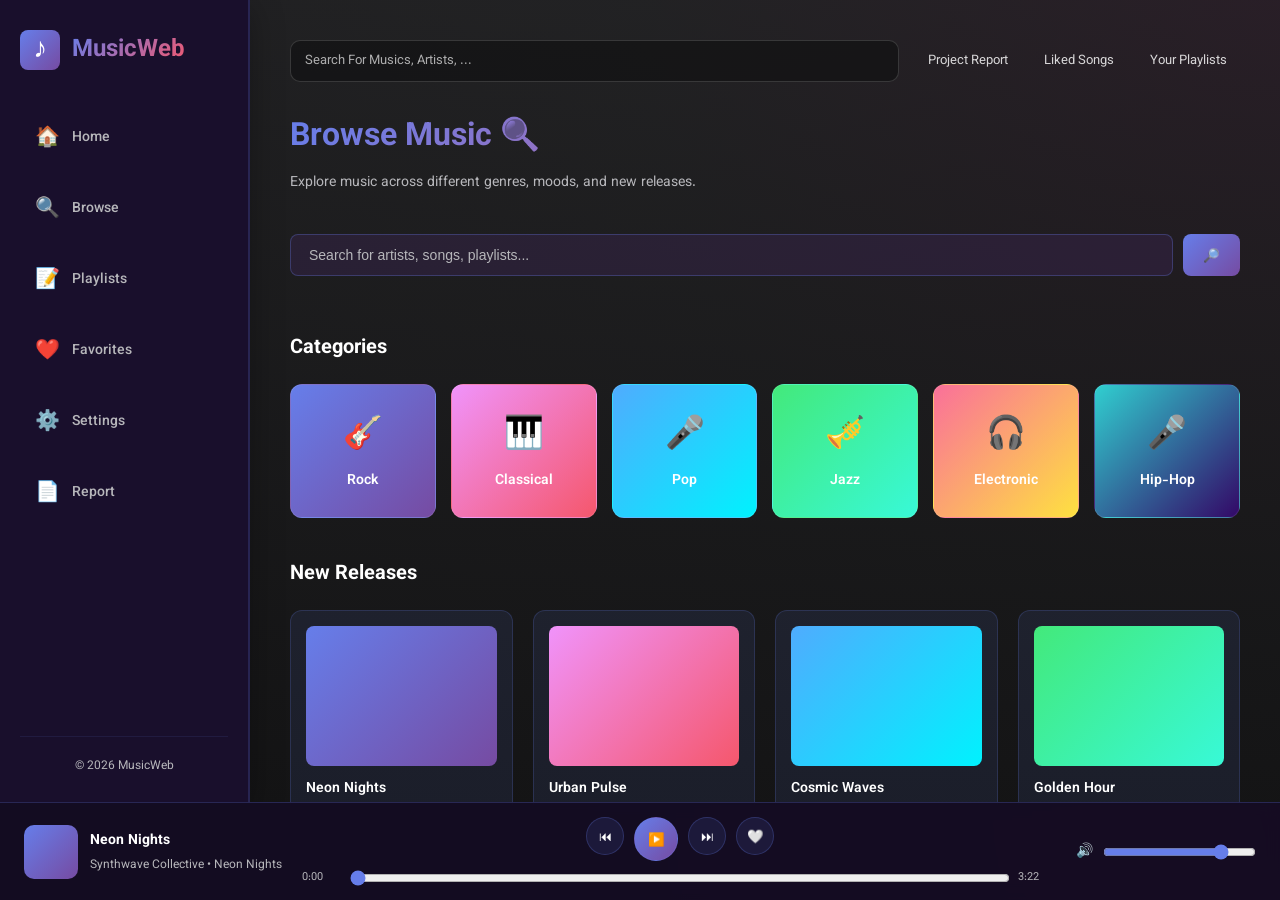
==== browse.html @ d0fb00bf "Add browse page for multi-page MusicWeb site" ====
<!DOCTYPE html>
<html lang="en">
<head>
    <meta charset="UTF-8">
    <meta name="viewport" content="width=device-width, initial-scale=1.0">
    <title>MusicWeb - Browse</title>
    <link rel="preconnect" href="https://fonts.googleapis.com">
    <link rel="preconnect" href="https://fonts.gstatic.com" crossorigin>
    <link href="https://fonts.googleapis.com/css?family=Vazirmatn:wght@400;500;700&display=swap" rel="stylesheet">
    <link rel="stylesheet" href="desired_front_end/css/main.css">
    <link rel="stylesheet" href="styles.css">
</head>
<body data-page="browse">
    <div class="container">
        <aside class="sidebar">
            <div class="logo">
                <div class="logo-icon">♪</div>
                <h1>MusicWeb</h1>
            </div>

            <nav class="nav-menu">
                <a href="index.html" class="nav-item" data-page="home">
                    <span class="icon">🏠</span>
                    <span class="label">Home</span>
                </a>
                <a href="browse.html" class="nav-item" data-page="browse">
                    <span class="icon">🔍</span>
                    <span class="label">Browse</span>
                </a>
                <a href="playlists.html" class="nav-item" data-page="playlists">
                    <span class="icon">📝</span>
                    <span class="label">Playlists</span>
                </a>
                <a href="favorites.html" class="nav-item" data-page="favorites">
                    <span class="icon">❤️</span>
                    <span class="label">Favorites</span>
                </a>
                <a href="settings.html" class="nav-item" data-page="settings">
                    <span class="icon">⚙️</span>
                    <span class="label">Settings</span>
                </a>
                <a href="report.html" class="nav-item" data-page="report">
                    <span class="icon">📄</span>
                    <span class="label">Report</span>
                </a>
            </nav>

            <div class="sidebar-footer">
                <p>© 2026 MusicWeb</p>
            </div>
        </aside>

        <main class="main-content">
            <section class="discover-banner" aria-label="Discover">
                <div class="discover-search-shell">
                    <span>Search For Musics, Artists, ...</span>
                </div>
                <div class="discover-links">
                    <a href="report.html" class="discover-link">Project Report</a>
                    <a href="favorites.html" class="discover-link">Liked Songs</a>
                    <a href="playlists.html" class="discover-link">Your Playlists</a>
                </div>
            </section>

            <section class="page-header">
                <h2>Browse Music 🔍</h2>
                <p>Explore music across different genres, moods, and new releases.</p>
            </section>

            <section class="search-bar">
                <input id="music-search-input" type="text" placeholder="Search for artists, songs, playlists..." aria-label="Search songs and artists">
                <button type="button" id="music-search-btn" aria-label="Search">🔎</button>
            </section>
            <div id="search-results" class="search-results" aria-live="polite"></div>

            <section class="categories-section">
                <h3>Categories</h3>
                <div class="categories-grid">
                    <div class="category-card" style="background: linear-gradient(135deg, #667eea 0%, #764ba2 100%);">
                        <span class="category-icon">🎸</span>
                        <p>Rock</p>
                    </div>
                    <div class="category-card" style="background: linear-gradient(135deg, #f093fb 0%, #f5576c 100%);">
                        <span class="category-icon">🎹</span>
                        <p>Classical</p>
                    </div>
                    <div class="category-card" style="background: linear-gradient(135deg, #4facfe 0%, #00f2fe 100%);">
                        <span class="category-icon">🎤</span>
                        <p>Pop</p>
                    </div>
                    <div class="category-card" style="background: linear-gradient(135deg, #43e97b 0%, #38f9d7 100%);">
                        <span class="category-icon">🎺</span>
                        <p>Jazz</p>
                    </div>
                    <div class="category-card" style="background: linear-gradient(135deg, #fa709a 0%, #fee140 100%);">
                        <span class="category-icon">🎧</span>
                        <p>Electronic</p>
                    </div>
                    <div class="category-card" style="background: linear-gradient(135deg, #30cfd0 0%, #330867 100%);">
                        <span class="category-icon">🎤</span>
                        <p>Hip-Hop</p>
                    </div>
                </div>
            </section>

            <section class="new-releases-section">
                <h3>New Releases</h3>
                <div class="album-grid">
                    <div class="album-card">
                        <div class="album-art" style="background: linear-gradient(135deg, #667eea 0%, #764ba2 100%);"></div>
                        <h4>Neon Nights</h4>
                        <p>Synthwave Collective</p>
                        <p class="release-date">Released May 2026</p>
                    </div>
                    <div class="album-card">
                        <div class="album-art" style="background: linear-gradient(135deg, #f093fb 0%, #f5576c 100%);"></div>
                        <h4>Urban Pulse</h4>
                        <p>City Lights</p>
                        <p class="release-date">Released May 2026</p>
                    </div>
                    <div class="album-card">
                        <div class="album-art" style="background: linear-gradient(135deg, #4facfe 0%, #00f2fe 100%);"></div>
                        <h4>Cosmic Waves</h4>
                        <p>Space Echo</p>
                        <p class="release-date">Released May 2026</p>
                    </div>
                    <div class="album-card">
                        <div class="album-art" style="background: linear-gradient(135deg, #43e97b 0%, #38f9d7 100%);"></div>
                        <h4>Golden Hour</h4>
                        <p>Sunset Dreams</p>
                        <p class="release-date">Released April 2026</p>
                    </div>
                </div>
            </section>

            <section class="trending-section">
                <h3>Editor's Picks</h3>
                <div class="track-list">
                    <div class="track-item">
                        <div class="track-number">1</div>
                        <div class="track-info">
                            <p class="track-name">Crystal Drive</p>
                            <p class="artist-name">Echo Pulse</p>
                        </div>
                        <span class="duration">3:18</span>
                    </div>
                    <div class="track-item">
                        <div class="track-number">2</div>
                        <div class="track-info">
                            <p class="track-name">City Skyline</p>
                            <p class="artist-name">Nova Bloom</p>
                        </div>
                        <span class="duration">4:02</span>
                    </div>
                    <div class="track-item">
                        <div class="track-number">3</div>
                        <div class="track-info">
                            <p class="track-name">Moonlight Cafe</p>
                            <p class="artist-name">Amber Keys</p>
                        </div>
                        <span class="duration">3:44</span>
                    </div>
                </div>
            </section>
        </main>
    </div>

    <section class="player-bar" aria-label="Music player">
        <div class="player-track-meta">
            <div class="player-art" id="player-art" aria-hidden="true"></div>
            <div class="player-text">
                <p id="now-playing-title">Not Playing</p>
                <p id="now-playing-subtitle">Select a track to start</p>
            </div>
        </div>
        <div class="player-controls">
            <div class="player-buttons">
                <button type="button" class="player-btn" id="prev-track-btn" aria-label="Previous track">⏮</button>
                <button type="button" class="player-btn primary" id="play-pause-btn" aria-label="Play or pause">▶️</button>
                <button type="button" class="player-btn" id="next-track-btn" aria-label="Next track">⏭</button>
                <button type="button" class="player-btn" id="favorite-track-btn" aria-label="Toggle favorite">🤍</button>
            </div>
            <div class="progress-wrapper">
                <span id="current-time" class="time-label">0:00</span>
                <input type="range" id="progress-bar" min="0" max="100" value="0" aria-label="Track progress">
                <span id="total-time" class="time-label">0:00</span>
            </div>
        </div>
        <div class="player-volume">
            <label for="volume-control">🔊</label>
            <input type="range" id="volume-control" min="0" max="100" value="80" aria-label="Volume control">
        </div>
    </section>
    <script src="script.js"></script>
</body>
</html>
---- desired_front_end/css/main.css ----
* {
  box-sizing: border-box;
}
body {
  font-size: 14px;
}
.v1_4 {
  width: 100%;
  height: 4373px;
  background: rgba(24,24,24,1);
  opacity: 1;
  position: relative;
  top: 0px;
  left: 0px;
  overflow: hidden;
}
.v435_208 {
  width: 100%;
  height: 595px;
  background: url("../images/v435_208.png");
  background-repeat: no-repeat;
  background-position: center center;
  background-size: cover;
  opacity: 1;
  position: absolute;
  top: 48px;
  left: 295px;
  overflow: hidden;
}
.v421_164 {
  width: 100%;
  height: 595px;
  background: url("../images/v421_164.png");
  background-repeat: no-repeat;
  background-position: center center;
  background-size: cover;
  opacity: 1;
  position: absolute;
  top: 0px;
  left: 21px;
  border-top-left-radius: 25px;
  border-top-right-radius: 25px;
  border-bottom-left-radius: 25px;
  border-bottom-right-radius: 25px;
  overflow: hidden;
}
.v429_320 {
  width: 100%;
  height: 466px;
  background: url("../images/v429_320.png");
  background-repeat: no-repeat;
  background-position: center center;
  background-size: cover;
  margin: 114px;
  opacity: 1;
  position: absolute;
  top: 16px;
  left: 25px;
  overflow: hidden;
}
.v482_1040 {
  width: 100%;
  height: 38px;
  background: url("../images/v482_1040.png");
  background-repeat: no-repeat;
  background-position: center center;
  background-size: cover;
  margin: 12px;
  opacity: 1;
  position: relative;
  top: 0px;
  left: 0px;
  overflow: hidden;
}
.v482_1041 {
  width: 335px;
  height: 38px;
  background: rgba(30,30,30,1);
  padding: 6px 8px;
  margin: 3px;
  opacity: 1;
  position: relative;
  top: 0px;
  left: 0px;
  border-top-left-radius: 10px;
  border-top-right-radius: 10px;
  border-bottom-left-radius: 10px;
  border-bottom-right-radius: 10px;
  overflow: hidden;
}
.v482_1042 {
  width: 319px;
  height: 25px;
  background: url("../images/v482_1042.png");
  background-repeat: no-repeat;
  background-position: center center;
  background-size: cover;
  margin: 3px;
  opacity: 1;
  position: absolute;
  top: 6px;
  left: 8px;
  overflow: hidden;
}
.v482_1043 {
  width: 25px;
  height: 25px;
  background: rgba(255,255,255,1);
  opacity: 1;
  position: absolute;
  top: 0px;
  left: 25px;
  overflow: hidden;
}
.v482_1044 {
  width: 18px;
  height: 18px;
  background: rgba(255,255,255,1);
  opacity: 0.6000000238418579;
  position: absolute;
  top: 3px;
  left: 4px;
}
.v482_1045 {
  width: 155px;
  height: 19px;
  background: url("../images/v482_1045.png");
  background-repeat: no-repeat;
  background-position: center center;
  background-size: cover;
  margin: 10px;
  opacity: 1;
  position: absolute;
  top: 3px;
  left: 28px;
  overflow: hidden;
}
.v482_1046 {
  width: 155px;
  color: rgba(255,255,255,1);
  position: relative;
  top: 0px;
  left: 0px;
  font-family: Vazirmatn;
  font-weight: Light;
  font-size: 12px;
  opacity: 0.6000000238418579;
  text-align: left;
}
.v482_1047 {
  width: 335px;
  height: 25px;
  background: url("../images/v482_1047.png");
  background-repeat: no-repeat;
  background-position: center center;
  background-size: cover;
  margin: 10px;
  opacity: 1;
  position: absolute;
  top: 6px;
  left: 347px;
  overflow: hidden;
}
.v482_1048 {
  width: 335px;
  height: 25px;
  background: url("../images/v482_1048.png");
  background-repeat: no-repeat;
  background-position: center center;
  background-size: cover;
  margin: 60px;
  opacity: 1;
  position: relative;
  top: 0px;
  left: 0px;
  overflow: hidden;
}
.v482_1049 {
  width: 111px;
  color: rgba(255,255,255,1);
  position: relative;
  top: 0px;
  left: 0px;
  font-family: Vazirmatn;
  font-weight: Medium;
  font-size: 16px;
  opacity: 1;
  text-align: center;
}
.v482_1050 {
  width: 111px;
  color: rgba(255,255,255,1);
  position: absolute;
  top: 0px;
  left: 111px;
  font-family: Vazirmatn;
  font-weight: Medium;
  font-size: 16px;
  opacity: 1;
  text-align: center;
}
.v482_1051 {
  width: 111px;
  color: rgba(255,255,255,1);
  position: absolute;
  top: 0px;
  left: 90px;
  font-family: Vazirmatn;
  font-weight: Medium;
  font-size: 16px;
  opacity: 1;
  text-align: center;
}
.v482_1052 {
  width: 335px;
  height: 36px;
  background: url("../images/v482_1052.png");
  background-repeat: no-repeat;
  background-position: center center;
  background-size: cover;
  margin: 12px;
  opacity: 1;
  position: absolute;
  top: 1px;
  left: 314px;
  overflow: hidden;
}
.name {
  color: #fff;
}
.name {
  color: #fff;
}
.v429_314 {
  width: 352px;
  height: 314px;
  background: url("../images/v429_314.png");
  background-repeat: no-repeat;
  background-position: center center;
  background-size: cover;
  margin: 16px;
  opacity: 1;
  position: absolute;
  top: 152px;
  left: 0px;
  overflow: hidden;
}
.v429_313 {
  width: 352px;
  height: 146px;
  background: url("../images/v429_313.png");
  background-repeat: no-repeat;
  background-position: center center;
  background-size: cover;
  padding: 10px 10px;
  margin: 10px;
  opacity: 1;
  position: relative;
  top: 0px;
  left: 0px;
  overflow: hidden;
}
.v429_295 {
  width: 332px;
  color: url("../images/v429_295.png");
  position: absolute;
  top: 10px;
  left: 10px;
  font-family: Vazirmatn;
  font-weight: ExtraBold;
  font-size: 40px;
  opacity: 1;
  text-align: left;
}
.v429_312 {
  width: 352px;
  height: 96px;
  background: url("../images/v429_312.png");
  background-repeat: no-repeat;
  background-position: center center;
  background-size: cover;
  padding: 10px 10px;
  margin: 10px;
  opacity: 1;
  position: absolute;
  top: 162px;
  left: 0px;
  overflow: hidden;
}
.v429_296 {
  width: 332px;
  color: rgba(255,255,255,1);
  position: absolute;
  top: 10px;
  left: 10px;
  font-family: Vazirmatn;
  font-weight: Light;
  font-size: 12px;
  opacity: 1;
  text-align: justified;
}
.v429_311 {
  width: 352px;
  height: 40px;
  background: url("../images/v429_311.png");
  background-repeat: no-repeat;
  background-position: center center;
  background-size: cover;
  margin: 24px;
  opacity: 1;
  position: absolute;
  top: 274px;
  left: 0px;
  overflow: hidden;
}
.name {
  color: #fff;
}
.name {
  color: #fff;
}
.v431_424 {
  width: 100%;
  height: 288px;
  background: url("../images/v431_424.png");
  background-repeat: no-repeat;
  background-position: center center;
  background-size: cover;
  opacity: 1;
  position: absolute;
  top: 707px;
  left: 314px;
  overflow: hidden;
}
.v431_433 {
  width: 100%;
  height: 288px;
  background: url("../images/v431_433.png");
  background-repeat: no-repeat;
  background-position: center center;
  background-size: cover;
  margin: 4px;
  opacity: 1;
  position: relative;
  top: 0px;
  left: 0px;
  overflow: hidden;
}
.v431_425 {
  width: 100%;
  height: 70px;
  background: url("../images/v431_425.png");
  background-repeat: no-repeat;
  background-position: center center;
  background-size: cover;
  padding: 10px 10px;
  margin: 10px;
  opacity: 1;
  position: relative;
  top: 0px;
  left: 0px;
  overflow: hidden;
}
.v6_155 {
  width: 265px;
  color: url("../images/v6_155.png");
  position: absolute;
  top: 10px;
  left: 10px;
  font-family: Vazirmatn;
  font-weight: Bold;
  font-size: 32px;
  opacity: 1;
  text-align: left;
}
.v431_432 {
  width: 100%;
  height: 214px;
  background: url("../images/v431_432.png");
  background-repeat: no-repeat;
  background-position: center center;
  background-size: cover;
  margin: 24px;
  opacity: 1;
  position: absolute;
  top: 74px;
  left: 0px;
  overflow: hidden;
}
.v431_431 {
  width: 968px;
  height: 214px;
  background: url("../images/v431_431.png");
  background-repeat: no-repeat;
  background-position: center center;
  background-size: cover;
  margin: 24px;
  opacity: 1;
  position: absolute;
  top: 0px;
  left: 4px;
  overflow: hidden;
}
.v10_193 {
  width: 174px;
  height: 214px;
  background: rgba(30,30,30,1);
  padding: 4px 15px;
  opacity: 1;
  position: relative;
  top: 0px;
  left: 0px;
  border-top-left-radius: 10px;
  border-top-right-radius: 10px;
  border-bottom-left-radius: 10px;
  border-bottom-right-radius: 10px;
  overflow: hidden;
}
.v429_325 {
  width: 144px;
  height: 206px;
  background: url("../images/v429_325.png");
  background-repeat: no-repeat;
  background-position: center center;
  background-size: cover;
  margin: 8px;
  opacity: 1;
  position: absolute;
  top: 4px;
  left: 15px;
  overflow: hidden;
}
.v429_323 {
  width: 144px;
  height: 150px;
  background: url("../images/v429_323.png");
  background-repeat: no-repeat;
  background-position: center center;
  background-size: cover;
  margin: 10px;
  opacity: 1;
  position: relative;
  top: 0px;
  left: 0px;
  overflow: hidden;
}
.v7_161 {
  width: 144px;
  height: 150px;
  background: url("../images/v7_161.png");
  background-repeat: no-repeat;
  background-position: center center;
  background-size: cover;
  opacity: 1;
  position: relative;
  top: 0px;
  left: 0px;
  border-top-left-radius: 10px;
  border-top-right-radius: 10px;
  border-bottom-left-radius: 10px;
  border-bottom-right-radius: 10px;
  overflow: hidden;
}
.v10_192 {
  width: 150px;
  height: 48px;
  background: url("../images/v10_192.png");
  background-repeat: no-repeat;
  background-position: center center;
  background-size: cover;
  margin: 4px;
  opacity: 1;
  position: absolute;
  top: 158px;
  left: 0px;
  overflow: hidden;
}
.v7_166 {
  width: 150px;
  color: rgba(255,255,255,1);
  position: relative;
  top: 0px;
  left: 0px;
  font-family: Vazirmatn;
  font-weight: Medium;
  font-size: 16px;
  opacity: 1;
  text-align: left;
}
.v7_167 {
  width: 150px;
  color: rgba(255,255,255,1);
  position: absolute;
  top: 29px;
  left: 0px;
  font-family: Vazirmatn;
  font-weight: Light;
  font-size: 12px;
  opacity: 0.800000011920929;
  text-align: left;
}
.v431_396 {
  width: 174px;
  height: 214px;
  background: rgba(30,30,30,1);
  padding: 4px 15px;
  opacity: 1;
  position: absolute;
  top: 0px;
  left: 198px;
  border-top-left-radius: 10px;
  border-top-right-radius: 10px;
  border-bottom-left-radius: 10px;
  border-bottom-right-radius: 10px;
  overflow: hidden;
}
.v431_397 {
  width: 144px;
  height: 206px;
  background: url("../images/v431_397.png");
  background-repeat: no-repeat;
  background-position: center center;
  background-size: cover;
  margin: 8px;
  opacity: 1;
  position: absolute;
  top: 4px;
  left: 15px;
  overflow: hidden;
}
.v431_398 {
  width: 144px;
  height: 150px;
  background: url("../images/v431_398.png");
  background-repeat: no-repeat;
  background-position: center center;
  background-size: cover;
  margin: 10px;
  opacity: 1;
  position: relative;
  top: 0px;
  left: 0px;
  overflow: hidden;
}
.v431_399 {
  width: 144px;
  height: 150px;
  background: url("../images/v431_399.png");
  background-repeat: no-repeat;
  background-position: center center;
  background-size: cover;
  opacity: 1;
  position: relative;
  top: 0px;
  left: 0px;
  border-top-left-radius: 10px;
  border-top-right-radius: 10px;
  border-bottom-left-radius: 10px;
  border-bottom-right-radius: 10px;
  overflow: hidden;
}
.v431_400 {
  width: 150px;
  height: 48px;
  background: url("../images/v431_400.png");
  background-repeat: no-repeat;
  background-position: center center;
  background-size: cover;
  margin: 4px;
  opacity: 1;
  position: absolute;
  top: 158px;
  left: 0px;
  overflow: hidden;
}
.v431_401 {
  width: 150px;
  color: rgba(255,255,255,1);
  position: relative;
  top: 0px;
  left: 0px;
  font-family: Vazirmatn;
  font-weight: Medium;
  font-size: 16px;
  opacity: 1;
  text-align: left;
}
.v431_402 {
  width: 150px;
  color: rgba(255,255,255,1);
  position: absolute;
  top: 29px;
  left: 0px;
  font-family: Vazirmatn;
  font-weight: Light;
  font-size: 12px;
  opacity: 0.800000011920929;
  text-align: left;
}
.v431_403 {
  width: 174px;
  height: 214px;
  background: rgba(30,30,30,1);
  padding: 4px 15px;
  opacity: 1;
  position: absolute;
  top: 0px;
  left: 396px;
  border-top-left-radius: 10px;
  border-top-right-radius: 10px;
  border-bottom-left-radius: 10px;
  border-bottom-right-radius: 10px;
  overflow: hidden;
}
.v431_404 {
  width: 144px;
  height: 206px;
  background: url("../images/v431_404.png");
  background-repeat: no-repeat;
  background-position: center center;
  background-size: cover;
  margin: 8px;
  opacity: 1;
  position: absolute;
  top: 4px;
  left: 15px;
  overflow: hidden;
}
.v431_405 {
  width: 144px;
  height: 150px;
  background: url("../images/v431_405.png");
  background-repeat: no-repeat;
  background-position: center center;
  background-size: cover;
  margin: 10px;
  opacity: 1;
  position: relative;
  top: 0px;
  left: 0px;
  overflow: hidden;
}
.v431_406 {
  width: 144px;
  height: 150px;
  background: url("../images/v431_406.png");
  background-repeat: no-repeat;
  background-position: center center;
  background-size: cover;
  opacity: 1;
  position: relative;
  top: 0px;
  left: 0px;
  border-top-left-radius: 10px;
  border-top-right-radius: 10px;
  border-bottom-left-radius: 10px;
  border-bottom-right-radius: 10px;
  overflow: hidden;
}
.v431_407 {
  width: 150px;
  height: 48px;
  background: url("../images/v431_407.png");
  background-repeat: no-repeat;
  background-position: center center;
  background-size: cover;
  margin: 4px;
  opacity: 1;
  position: absolute;
  top: 158px;
  left: 0px;
  overflow: hidden;
}
.v431_408 {
  width: 150px;
  color: rgba(255,255,255,1);
  position: relative;
  top: 0px;
  left: 0px;
  font-family: Vazirmatn;
  font-weight: Medium;
  font-size: 16px;
  opacity: 1;
  text-align: left;
}
.v431_409 {
  width: 150px;
  color: rgba(255,255,255,1);
  position: absolute;
  top: 29px;
  left: 0px;
  font-family: Vazirmatn;
  font-weight: Light;
  font-size: 12px;
  opacity: 0.800000011920929;
  text-align: left;
}
.v431_410 {
  width: 174px;
  height: 214px;
  background: rgba(30,30,30,1);
  padding: 4px 15px;
  opacity: 1;
  position: absolute;
  top: 0px;
  left: 418px;
  border-top-left-radius: 10px;
  border-top-right-radius: 10px;
  border-bottom-left-radius: 10px;
  border-bottom-right-radius: 10px;
  overflow: hidden;
}
.v431_411 {
  width: 144px;
  height: 206px;
  background: url("../images/v431_411.png");
  background-repeat: no-repeat;
  background-position: center center;
  background-size: cover;
  margin: 8px;
  opacity: 1;
  position: absolute;
  top: 4px;
  left: 15px;
  overflow: hidden;
}
.v431_412 {
  width: 144px;
  height: 150px;
  background: url("../images/v431_412.png");
  background-repeat: no-repeat;
  background-position: center center;
  background-size: cover;
  margin: 10px;
  opacity: 1;
  position: relative;
  top: 0px;
  left: 0px;
  overflow: hidden;
}
.v431_413 {
  width: 144px;
  height: 150px;
  background: url("../images/v431_413.png");
  background-repeat: no-repeat;
  background-position: center center;
  background-size: cover;
  opacity: 1;
  position: relative;
  top: 0px;
  left: 0px;
  border-top-left-radius: 10px;
  border-top-right-radius: 10px;
  border-bottom-left-radius: 10px;
  border-bottom-right-radius: 10px;
  overflow: hidden;
}
.v431_414 {
  width: 150px;
  height: 48px;
  background: url("../images/v431_414.png");
  background-repeat: no-repeat;
  background-position: center center;
  background-size: cover;
  margin: 4px;
  opacity: 1;
  position: absolute;
  top: 158px;
  left: 0px;
  overflow: hidden;
}
.v431_415 {
  width: 150px;
  color: rgba(255,255,255,1);
  position: relative;
  top: 0px;
  left: 0px;
  font-family: Vazirmatn;
  font-weight: Medium;
  font-size: 16px;
  opacity: 1;
  text-align: left;
}
.v431_416 {
  width: 150px;
  color: rgba(255,255,255,1);
  position: absolute;
  top: 29px;
  left: 0px;
  font-family: Vazirmatn;
  font-weight: Light;
  font-size: 12px;
  opacity: 0.800000011920929;
  text-align: left;
}
.v431_417 {
  width: 174px;
  height: 214px;
  background: rgba(30,30,30,1);
  padding: 4px 15px;
  opacity: 1;
  position: absolute;
  top: 0px;
  left: 220px;
  border-top-left-radius: 10px;
  border-top-right-radius: 10px;
  border-bottom-left-radius: 10px;
  border-bottom-right-radius: 10px;
  overflow: hidden;
}
.v431_418 {
  width: 144px;
  height: 206px;
  background: url("../images/v431_418.png");
  background-repeat: no-repeat;
  background-position: center center;
  background-size: cover;
  margin: 8px;
  opacity: 1;
  position: absolute;
  top: 4px;
  left: 15px;
  overflow: hidden;
}
.v431_419 {
  width: 144px;
  height: 150px;
  background: url("../images/v431_419.png");
  background-repeat: no-repeat;
  background-position: center center;
  background-size: cover;
  margin: 10px;
  opacity: 1;
  position: relative;
  top: 0px;
  left: 0px;
  overflow: hidden;
}
.v431_420 {
  width: 144px;
  height: 150px;
  background: url("../images/v431_420.png");
  background-repeat: no-repeat;
  background-position: center center;
  background-size: cover;
  opacity: 1;
  position: relative;
  top: 0px;
  left: 0px;
  border-top-left-radius: 10px;
  border-top-right-radius: 10px;
  border-bottom-left-radius: 10px;
  border-bottom-right-radius: 10px;
  overflow: hidden;
}
.v431_421 {
  width: 150px;
  height: 48px;
  background: url("../images/v431_421.png");
  background-repeat: no-repeat;
  background-position: center center;
  background-size: cover;
  margin: 4px;
  opacity: 1;
  position: absolute;
  top: 158px;
  left: 0px;
  overflow: hidden;
}
.v431_422 {
  width: 150px;
  color: rgba(255,255,255,1);
  position: relative;
  top: 0px;
  left: 0px;
  font-family: Vazirmatn;
  font-weight: Medium;
  font-size: 16px;
  opacity: 1;
  text-align: left;
}
.v431_423 {
  width: 150px;
  color: rgba(255,255,255,1);
  position: absolute;
  top: 29px;
  left: 0px;
  font-family: Vazirmatn;
  font-weight: Light;
  font-size: 12px;
  opacity: 0.800000011920929;
  text-align: left;
}
.v431_426 {
  width: 62px;
  height: 91px;
  background: url("../images/v431_426.png");
  background-repeat: no-repeat;
  background-position: center center;
  background-size: cover;
  margin: 4px;
  opacity: 1;
  position: absolute;
  top: 61px;
  left: 26px;
  overflow: hidden;
}
.v431_427 {
  width: 62px;
  height: 62px;
  background: rgba(30,30,30,1);
  padding: 18px 19px;
  margin: 10px;
  opacity: 1;
  position: relative;
  top: 0px;
  left: 0px;
  border-top-left-radius: 31px;
  border-top-right-radius: 31px;
  border-bottom-left-radius: 31px;
  border-bottom-right-radius: 31px;
  overflow: hidden;
}
.v431_428 {
  width: 24px;
  height: 24px;
  background: rgba(255,255,255,1);
  opacity: 1;
  position: absolute;
  top: 19px;
  left: 19px;
  overflow: hidden;
}
.v431_429 {
  width: 14px;
  height: 13px;
  background: rgba(255,255,255,1);
  opacity: 1;
  position: absolute;
  top: 4px;
  left: 5px;
}
.v431_430 {
  width: 58px;
  color: rgba(255,255,255,1);
  position: absolute;
  top: 66px;
  left: 2px;
  font-family: Vazirmatn;
  font-weight: Medium;
  font-size: 16px;
  opacity: 1;
  text-align: left;
}
.v431_434 {
  width: 100%;
  height: 288px;
  background: url("../images/v431_434.png");
  background-repeat: no-repeat;
  background-position: center center;
  background-size: cover;
  opacity: 1;
  position: absolute;
  top: 1059px;
  left: 314px;
  overflow: hidden;
}
.v431_435 {
  width: 100%;
  height: 288px;
  background: url("../images/v431_435.png");
  background-repeat: no-repeat;
  background-position: center center;
  background-size: cover;
  margin: 4px;
  opacity: 1;
  position: relative;
  top: 0px;
  left: 0px;
  overflow: hidden;
}
.v431_436 {
  width: 100%;
  height: 70px;
  background: url("../images/v431_436.png");
  background-repeat: no-repeat;
  background-position: center center;
  background-size: cover;
  padding: 10px 10px;
  margin: 10px;
  opacity: 1;
  position: relative;
  top: 0px;
  left: 0px;
  overflow: hidden;
}
.v431_437 {
  width: 285px;
  color: url("../images/v431_437.png");
  position: absolute;
  top: 10px;
  left: 10px;
  font-family: Vazirmatn;
  font-weight: Bold;
  font-size: 32px;
  opacity: 1;
  text-align: left;
}
.v431_438 {
  width: 100%;
  height: 214px;
  background: url("../images/v431_438.png");
  background-repeat: no-repeat;
  background-position: center center;
  background-size: cover;
  margin: 24px;
  opacity: 1;
  position: absolute;
  top: 74px;
  left: 0px;
  overflow: hidden;
}
.v431_439 {
  width: 968px;
  height: 214px;
  background: url("../images/v431_439.png");
  background-repeat: no-repeat;
  background-position: center center;
  background-size: cover;
  margin: 24px;
  opacity: 1;
  position: absolute;
  top: 0px;
  left: 4px;
  overflow: hidden;
}
.v431_440 {
  width: 174px;
  height: 214px;
  background: rgba(30,30,30,1);
  padding: 4px 15px;
  opacity: 1;
  position: relative;
  top: 0px;
  left: 0px;
  border-top-left-radius: 10px;
  border-top-right-radius: 10px;
  border-bottom-left-radius: 10px;
  border-bottom-right-radius: 10px;
  overflow: hidden;
}
.v431_441 {
  width: 144px;
  height: 206px;
  background: url("../images/v431_441.png");
  background-repeat: no-repeat;
  background-position: center center;
  background-size: cover;
  margin: 8px;
  opacity: 1;
  position: absolute;
  top: 4px;
  left: 15px;
  overflow: hidden;
}
.v431_442 {
  width: 144px;
  height: 150px;
  background: url("../images/v431_442.png");
  background-repeat: no-repeat;
  background-position: center center;
  background-size: cover;
  margin: 10px;
  opacity: 1;
  position: relative;
  top: 0px;
  left: 0px;
  overflow: hidden;
}
.v431_443 {
  width: 144px;
  height: 150px;
  background: url("../images/v431_443.png");
  background-repeat: no-repeat;
  background-position: center center;
  background-size: cover;
  opacity: 1;
  position: relative;
  top: 0px;
  left: 0px;
  border-top-left-radius: 10px;
  border-top-right-radius: 10px;
  border-bottom-left-radius: 10px;
  border-bottom-right-radius: 10px;
  overflow: hidden;
}
.v431_444 {
  width: 150px;
  height: 48px;
  background: url("../images/v431_444.png");
  background-repeat: no-repeat;
  background-position: center center;
  background-size: cover;
  margin: 4px;
  opacity: 1;
  position: absolute;
  top: 158px;
  left: 0px;
  overflow: hidden;
}
.v431_445 {
  width: 150px;
  color: rgba(255,255,255,1);
  position: absolute;
  top: 0px;
  left: 0px;
  font-family: Vazirmatn;
  font-weight: Medium;
  font-size: 16px;
  opacity: 1;
  text-align: left;
}
.v431_446 {
  width: 150px;
  color: rgba(255,255,255,1);
  position: absolute;
  top: 29px;
  left: 0px;
  font-family: Vazirmatn;
  font-weight: Light;
  font-size: 12px;
  opacity: 0.800000011920929;
  text-align: left;
}
.v431_447 {
  width: 174px;
  height: 214px;
  background: rgba(30,30,30,1);
  padding: 4px 15px;
  opacity: 1;
  position: absolute;
  top: 0px;
  left: 198px;
  border-top-left-radius: 10px;
  border-top-right-radius: 10px;
  border-bottom-left-radius: 10px;
  border-bottom-right-radius: 10px;
  overflow: hidden;
}
.v431_448 {
  width: 144px;
  height: 206px;
  background: url("../images/v431_448.png");
  background-repeat: no-repeat;
  background-position: center center;
  background-size: cover;
  margin: 8px;
  opacity: 1;
  position: absolute;
  top: 4px;
  left: 15px;
  overflow: hidden;
}
.v431_449 {
  width: 144px;
  height: 150px;
  background: url("../images/v431_449.png");
  background-repeat: no-repeat;
  background-position: center center;
  background-size: cover;
  margin: 10px;
  opacity: 1;
  position: relative;
  top: 0px;
  left: 0px;
  overflow: hidden;
}
.v431_450 {
  width: 144px;
  height: 150px;
  background: url("../images/v431_450.png");
  background-repeat: no-repeat;
  background-position: center center;
  background-size: cover;
  opacity: 1;
  position: relative;
  top: 0px;
  left: 0px;
  border-top-left-radius: 10px;
  border-top-right-radius: 10px;
  border-bottom-left-radius: 10px;
  border-bottom-right-radius: 10px;
  overflow: hidden;
}
.v431_451 {
  width: 150px;
  height: 48px;
  background: url("../images/v431_451.png");
  background-repeat: no-repeat;
  background-position: center center;
  background-size: cover;
  margin: 4px;
  opacity: 1;
  position: absolute;
  top: 158px;
  left: 0px;
  overflow: hidden;
}
.v431_452 {
  width: 150px;
  color: rgba(255,255,255,1);
  position: absolute;
  top: 0px;
  left: 0px;
  font-family: Vazirmatn;
  font-weight: Medium;
  font-size: 16px;
  opacity: 1;
  text-align: left;
}
.v431_453 {
  width: 150px;
  color: rgba(255,255,255,1);
  position: absolute;
  top: 29px;
  left: 0px;
  font-family: Vazirmatn;
  font-weight: Light;
  font-size: 12px;
  opacity: 0.800000011920929;
  text-align: left;
}
.v431_454 {
  width: 174px;
  height: 214px;
  background: rgba(30,30,30,1);
  padding: 4px 15px;
  opacity: 1;
  position: absolute;
  top: 0px;
  left: 396px;
  border-top-left-radius: 10px;
  border-top-right-radius: 10px;
  border-bottom-left-radius: 10px;
  border-bottom-right-radius: 10px;
  overflow: hidden;
}
.v431_455 {
  width: 144px;
  height: 206px;
  background: url("../images/v431_455.png");
  background-repeat: no-repeat;
  background-position: center center;
  background-size: cover;
  margin: 8px;
  opacity: 1;
  position: absolute;
  top: 4px;
  left: 15px;
  overflow: hidden;
}
.v431_456 {
  width: 144px;
  height: 150px;
  background: url("../images/v431_456.png");
  background-repeat: no-repeat;
  background-position: center center;
  background-size: cover;
  margin: 10px;
  opacity: 1;
  position: relative;
  top: 0px;
  left: 0px;
  overflow: hidden;
}
.v431_457 {
  width: 144px;
  height: 150px;
  background: url("../images/v431_457.png");
  background-repeat: no-repeat;
  background-position: center center;
  background-size: cover;
  opacity: 1;
  position: relative;
  top: 0px;
  left: 0px;
  border-top-left-radius: 10px;
  border-top-right-radius: 10px;
  border-bottom-left-radius: 10px;
  border-bottom-right-radius: 10px;
  overflow: hidden;
}
.v431_458 {
  width: 150px;
  height: 48px;
  background: url("../images/v431_458.png");
  background-repeat: no-repeat;
  background-position: center center;
  background-size: cover;
  margin: 4px;
  opacity: 1;
  position: absolute;
  top: 158px;
  left: 0px;
  overflow: hidden;
}
.v431_459 {
  width: 150px;
  color: rgba(255,255,255,1);
  position: absolute;
  top: 0px;
  left: 0px;
  font-family: Vazirmatn;
  font-weight: Medium;
  font-size: 16px;
  opacity: 1;
  text-align: left;
}
.v431_460 {
  width: 150px;
  color: rgba(255,255,255,1);
  position: absolute;
  top: 29px;
  left: 0px;
  font-family: Vazirmatn;
  font-weight: Light;
  font-size: 12px;
  opacity: 0.800000011920929;
  text-align: left;
}
.v431_461 {
  width: 174px;
  height: 214px;
  background: rgba(30,30,30,1);
  padding: 4px 15px;
  opacity: 1;
  position: absolute;
  top: 0px;
  left: 418px;
  border-top-left-radius: 10px;
  border-top-right-radius: 10px;
  border-bottom-left-radius: 10px;
  border-bottom-right-radius: 10px;
  overflow: hidden;
}
.v431_462 {
  width: 144px;
  height: 206px;
  background: url("../images/v431_462.png");
  background-repeat: no-repeat;
  background-position: center center;
  background-size: cover;
  margin: 8px;
  opacity: 1;
  position: absolute;
  top: 4px;
  left: 15px;
  overflow: hidden;
}
.v431_463 {
  width: 144px;
  height: 150px;
  background: url("../images/v431_463.png");
  background-repeat: no-repeat;
  background-position: center center;
  background-size: cover;
  margin: 10px;
  opacity: 1;
  position: relative;
  top: 0px;
  left: 0px;
  overflow: hidden;
}
.v431_464 {
  width: 144px;
  height: 150px;
  background: url("../images/v431_464.png");
  background-repeat: no-repeat;
  background-position: center center;
  background-size: cover;
  opacity: 1;
  position: relative;
  top: 0px;
  left: 0px;
  border-top-left-radius: 10px;
  border-top-right-radius: 10px;
  border-bottom-left-radius: 10px;
  border-bottom-right-radius: 10px;
  overflow: hidden;
}
.v431_465 {
  width: 150px;
  height: 48px;
  background: url("../images/v431_465.png");
  background-repeat: no-repeat;
  background-position: center center;
  background-size: cover;
  margin: 4px;
  opacity: 1;
  position: absolute;
  top: 158px;
  left: 0px;
  overflow: hidden;
}
.v431_466 {
  width: 150px;
  color: rgba(255,255,255,1);
  position: absolute;
  top: 0px;
  left: 0px;
  font-family: Vazirmatn;
  font-weight: Medium;
  font-size: 16px;
  opacity: 1;
  text-align: left;
}
.v431_467 {
  width: 150px;
  color: rgba(255,255,255,1);
  position: absolute;
  top: 29px;
  left: 0px;
  font-family: Vazirmatn;
  font-weight: Light;
  font-size: 12px;
  opacity: 0.800000011920929;
  text-align: left;
}
.v431_468 {
  width: 174px;
  height: 214px;
  background: rgba(30,30,30,1);
  padding: 4px 15px;
  opacity: 1;
  position: absolute;
  top: 0px;
  left: 220px;
  border-top-left-radius: 10px;
  border-top-right-radius: 10px;
  border-bottom-left-radius: 10px;
  border-bottom-right-radius: 10px;
  overflow: hidden;
}
.v431_469 {
  width: 144px;
  height: 206px;
  background: url("../images/v431_469.png");
  background-repeat: no-repeat;
  background-position: center center;
  background-size: cover;
  margin: 8px;
  opacity: 1;
  position: absolute;
  top: 4px;
  left: 15px;
  overflow: hidden;
}
.v431_470 {
  width: 144px;
  height: 150px;
  background: url("../images/v431_470.png");
  background-repeat: no-repeat;
  background-position: center center;
  background-size: cover;
  margin: 10px;
  opacity: 1;
  position: relative;
  top: 0px;
  left: 0px;
  overflow: hidden;
}
.v431_471 {
  width: 144px;
  height: 150px;
  background: url("../images/v431_471.png");
  background-repeat: no-repeat;
  background-position: center center;
  background-size: cover;
  opacity: 1;
  position: relative;
  top: 0px;
  left: 0px;
  border-top-left-radius: 10px;
  border-top-right-radius: 10px;
  border-bottom-left-radius: 10px;
  border-bottom-right-radius: 10px;
  overflow: hidden;
}
.v431_472 {
  width: 150px;
  height: 48px;
  background: url("../images/v431_472.png");
  background-repeat: no-repeat;
  background-position: center center;
  background-size: cover;
  margin: 4px;
  opacity: 1;
  position: absolute;
  top: 158px;
  left: 0px;
  overflow: hidden;
}
.v431_473 {
  width: 150px;
  color: rgba(255,255,255,1);
  position: absolute;
  top: 0px;
  left: 0px;
  font-family: Vazirmatn;
  font-weight: Medium;
  font-size: 16px;
  opacity: 1;
  text-align: left;
}
.v431_474 {
  width: 150px;
  color: rgba(255,255,255,1);
  position: absolute;
  top: 29px;
  left: 0px;
  font-family: Vazirmatn;
  font-weight: Light;
  font-size: 12px;
  opacity: 0.800000011920929;
  text-align: left;
}
.v431_475 {
  width: 62px;
  height: 91px;
  background: url("../images/v431_475.png");
  background-repeat: no-repeat;
  background-position: center center;
  background-size: cover;
  margin: 4px;
  opacity: 1;
  position: absolute;
  top: 61px;
  left: 26px;
  overflow: hidden;
}
.v431_476 {
  width: 62px;
  height: 62px;
  background: rgba(30,30,30,1);
  padding: 18px 19px;
  margin: 10px;
  opacity: 1;
  position: absolute;
  top: 0px;
  left: 0px;
  border-top-left-radius: 31px;
  border-top-right-radius: 31px;
  border-bottom-left-radius: 31px;
  border-bottom-right-radius: 31px;
  overflow: hidden;
}
.v431_477 {
  width: 24px;
  height: 24px;
  background: rgba(255,255,255,1);
  opacity: 1;
  position: absolute;
  top: 19px;
  left: 19px;
  overflow: hidden;
}
.v431_478 {
  width: 14px;
  height: 13px;
  background: rgba(255,255,255,1);
  opacity: 1;
  position: absolute;
  top: 4px;
  left: 5px;
}
.v431_479 {
  width: 58px;
  color: rgba(255,255,255,1);
  position: absolute;
  top: 66px;
  left: 2px;
  font-family: Vazirmatn;
  font-weight: Medium;
  font-size: 16px;
  opacity: 1;
  text-align: left;
}
.v433_541 {
  width: 100%;
  height: 650px;
  background: url("../images/v433_541.png");
  background-repeat: no-repeat;
  background-position: center center;
  background-size: cover;
  opacity: 1;
  position: absolute;
  top: 1411px;
  left: 314px;
  overflow: hidden;
}
.v433_534 {
  width: 247px;
  height: 70px;
  background: url("../images/v433_534.png");
  background-repeat: no-repeat;
  background-position: center center;
  background-size: cover;
  padding: 10px 10px;
  margin: 10px;
  opacity: 1;
  position: absolute;
  top: 0px;
  left: 0px;
  overflow: hidden;
}
.v10_203 {
  width: 227px;
  color: url("../images/v10_203.png");
  position: absolute;
  top: 10px;
  left: 10px;
  font-family: Vazirmatn;
  font-weight: Bold;
  font-size: 32px;
  opacity: 1;
  text-align: left;
}
.v12_381 {
  width: 116px;
  height: 40px;
  background: url("../images/v12_381.png");
  background-repeat: no-repeat;
  background-position: center center;
  background-size: cover;
  margin: 10px;
  opacity: 1;
  position: absolute;
  top: 610px;
  left: 486px;
  overflow: hidden;
}
.v431_485 {
  width: 116px;
  height: 40px;
  background: rgba(30,30,30,1);
  padding: 4px 16px;
  margin: 10px;
  opacity: 1;
  position: absolute;
  top: 0px;
  left: 0px;
  border-top-left-radius: 5px;
  border-top-right-radius: 5px;
  border-bottom-left-radius: 5px;
  border-bottom-right-radius: 5px;
  overflow: hidden;
}
.v431_484 {
  width: 92px;
  height: 32px;
  background: url("../images/v431_484.png");
  background-repeat: no-repeat;
  background-position: center center;
  background-size: cover;
  padding: 4px 0px;
  margin: 4px;
  opacity: 1;
  position: absolute;
  top: 4px;
  left: 12px;
  overflow: hidden;
}
.v431_480 {
  width: 24px;
  height: 24px;
  background: rgba(255,255,255,1);
  opacity: 1;
  position: absolute;
  top: 4px;
  left: 3px;
  overflow: hidden;
}
.v431_481 {
  width: 14px;
  height: 13px;
  background: rgba(255,255,255,1);
  opacity: 1;
  position: absolute;
  top: 4px;
  left: 5px;
}
.v12_369 {
  width: 58px;
  color: rgba(255,255,255,1);
  position: absolute;
  top: 5px;
  left: 31px;
  font-family: Vazirmatn;
  font-weight: Medium;
  font-size: 16px;
  opacity: 1;
  text-align: left;
}
.v12_380 {
  width: 690px;
  height: 31px;
  background: url("../images/v12_380.png");
  background-repeat: no-repeat;
  background-position: center center;
  background-size: cover;
  opacity: 1;
  position: absolute;
  top: 46px;
  left: 352px;
  overflow: hidden;
}
.v11_281 {
  width: 107px;
  color: rgba(255,255,255,1);
  position: absolute;
  top: 0px;
  left: 0px;
  font-family: Vazirmatn;
  font-weight: Regular;
  font-size: 20px;
  opacity: 1;
  text-align: left;
}
.v11_283 {
  width: 56px;
  color: rgba(255,255,255,1);
  position: absolute;
  top: 0px;
  left: 325px;
  font-family: Vazirmatn;
  font-weight: Regular;
  font-size: 20px;
  opacity: 1;
  text-align: left;
}
.v11_282 {
  width: 45px;
  color: rgba(255,255,255,1);
  position: absolute;
  top: 0px;
  left: 645px;
  font-family: Vazirmatn;
  font-weight: Regular;
  font-size: 20px;
  opacity: 1;
  text-align: left;
}
.v433_533 {
  width: 100%;
  height: 60px;
  background: url("../images/v433_533.png");
  background-repeat: no-repeat;
  background-position: center center;
  background-size: cover;
  opacity: 1;
  position: absolute;
  top: 85px;
  left: 4px;
  overflow: hidden;
}
.v11_290 {
  width: 28px;
  color: rgba(255,255,255,1);
  position: absolute;
  top: 11px;
  left: 0px;
  font-family: Vazirmatn;
  font-weight: SemiBold;
  font-size: 24px;
  opacity: 1;
  text-align: left;
}
.v11_279 {
  width: 984px;
  height: 60px;
  background: rgba(30,30,30,1);
  opacity: 1;
  position: absolute;
  top: 0px;
  left: 74px;
  border-top-left-radius: 5px;
  border-top-right-radius: 5px;
  border-bottom-left-radius: 5px;
  border-bottom-right-radius: 5px;
  overflow: hidden;
}
.v11_289 {
  width: 87px;
  color: rgba(255,255,255,1);
  position: absolute;
  top: 18px;
  left: 359px;
  font-family: Vazirmatn;
  font-weight: Regular;
  font-size: 16px;
  opacity: 1;
  text-align: left;
}
.v11_291 {
  width: 396px;
  color: rgba(255,255,255,1);
  position: absolute;
  top: 18px;
  left: 513px;
  font-family: Vazirmatn;
  font-weight: Regular;
  font-size: 16px;
  opacity: 1;
  text-align: left;
}
.v11_284 {
  width: 58px;
  height: 60px;
  background: url("../images/v11_284.png");
  background-repeat: no-repeat;
  background-position: center center;
  background-size: cover;
  opacity: 1;
  position: absolute;
  top: 0px;
  left: 74px;
  border-top-left-radius: 5px;
  border-top-right-radius: 5px;
  border-bottom-left-radius: 5px;
  border-bottom-right-radius: 5px;
  overflow: hidden;
}
.v11_288 {
  width: 97px;
  height: 48px;
  background: url("../images/v11_288.png");
  background-repeat: no-repeat;
  background-position: center center;
  background-size: cover;
  opacity: 1;
  position: absolute;
  top: 8px;
  left: 149px;
  overflow: hidden;
}
.v11_285 {
  width: 78px;
  color: rgba(255,255,255,1);
  position: absolute;
  top: 0px;
  left: 0px;
  font-family: Vazirmatn;
  font-weight: SemiBold;
  font-size: 20px;
  opacity: 1;
  text-align: left;
}
.v11_287 {
  width: 97px;
  color: rgba(255,255,255,1);
  position: absolute;
  top: 29px;
  left: 0px;
  font-family: Vazirmatn;
  font-weight: Light;
  font-size: 12px;
  opacity: 1;
  text-align: left;
}
.v433_548 {
  width: 72px;
  height: 25px;
  background: url("../images/v433_548.png");
  background-repeat: no-repeat;
  background-position: center center;
  background-size: cover;
  margin: 14px;
  opacity: 1;
  position: absolute;
  top: 17px;
  left: 953px;
  overflow: hidden;
}
.v11_293 {
  width: 24px;
  height: 25px;
  background: rgba(255,255,255,1);
  opacity: 1;
  position: absolute;
  top: 0px;
  left: 0px;
  overflow: hidden;
}
.v11_294 {
  width: 20px;
  height: 18px;
  background: rgba(238,15,175,1);
  opacity: 1;
  position: absolute;
  top: 3px;
  left: 1px;
}
.v11_292 {
  width: 34px;
  color: rgba(255,255,255,1);
  position: absolute;
  top: 0px;
  left: 38px;
  font-family: Vazirmatn;
  font-weight: Regular;
  font-size: 16px;
  opacity: 1;
  text-align: left;
}
.v12_374 {
  width: 100%;
  height: 60px;
  background: url("../images/v12_374.png");
  background-repeat: no-repeat;
  background-position: center center;
  background-size: cover;
  opacity: 1;
  position: absolute;
  top: 160px;
  left: 4px;
  overflow: hidden;
}
.v11_295 {
  width: 984px;
  height: 60px;
  background: rgba(30,30,30,1);
  opacity: 1;
  position: absolute;
  top: 0px;
  left: 74px;
  border-top-left-radius: 5px;
  border-top-right-radius: 5px;
  border-bottom-left-radius: 5px;
  border-bottom-right-radius: 5px;
  overflow: hidden;
}
.v11_296 {
  width: 90px;
  color: rgba(255,255,255,1);
  position: absolute;
  top: 18px;
  left: 358px;
  font-family: Vazirmatn;
  font-weight: Regular;
  font-size: 16px;
  opacity: 1;
  text-align: left;
}
.v11_297 {
  width: 84px;
  color: rgba(255,255,255,1);
  position: absolute;
  top: 18px;
  left: 645px;
  font-family: Vazirmatn;
  font-weight: Regular;
  font-size: 16px;
  opacity: 1;
  text-align: left;
}
.v11_299 {
  width: 58px;
  height: 60px;
  background: url("../images/v11_299.png");
  background-repeat: no-repeat;
  background-position: center center;
  background-size: cover;
  opacity: 1;
  position: absolute;
  top: 0px;
  left: 74px;
  border-top-left-radius: 5px;
  border-top-right-radius: 5px;
  border-bottom-left-radius: 5px;
  border-bottom-right-radius: 5px;
  overflow: hidden;
}
.v11_300 {
  width: 119px;
  height: 48px;
  background: url("../images/v11_300.png");
  background-repeat: no-repeat;
  background-position: center center;
  background-size: cover;
  opacity: 1;
  position: absolute;
  top: 8px;
  left: 149px;
  overflow: hidden;
}
.v11_301 {
  width: 119px;
  color: rgba(255,255,255,1);
  position: absolute;
  top: 0px;
  left: 0px;
  font-family: Vazirmatn;
  font-weight: SemiBold;
  font-size: 20px;
  opacity: 1;
  text-align: left;
}
.v11_302 {
  width: 64px;
  color: rgba(255,255,255,1);
  position: absolute;
  top: 29px;
  left: 0px;
  font-family: Vazirmatn;
  font-weight: Light;
  font-size: 12px;
  opacity: 1;
  text-align: left;
}
.v11_304 {
  width: 28px;
  color: rgba(255,255,255,1);
  position: absolute;
  top: 15px;
  left: 0px;
  font-family: Vazirmatn;
  font-weight: SemiBold;
  font-size: 24px;
  opacity: 1;
  text-align: left;
}
.v433_547 {
  width: 72px;
  height: 25px;
  background: url("../images/v433_547.png");
  background-repeat: no-repeat;
  background-position: center center;
  background-size: cover;
  margin: 14px;
  opacity: 1;
  position: absolute;
  top: 17px;
  left: 953px;
  overflow: hidden;
}
.v11_305 {
  width: 24px;
  height: 25px;
  background: rgba(255,255,255,1);
  opacity: 1;
  position: absolute;
  top: 0px;
  left: 0px;
  overflow: hidden;
}
.v11_306 {
  width: 20px;
  height: 18px;
  background: rgba(238,15,175,1);
  opacity: 1;
  position: absolute;
  top: 3px;
  left: 1px;
}
.v11_298 {
  width: 34px;
  color: rgba(255,255,255,1);
  position: absolute;
  top: 0px;
  left: 38px;
  font-family: Vazirmatn;
  font-weight: Regular;
  font-size: 16px;
  opacity: 1;
  text-align: left;
}
.v12_375 {
  width: 100%;
  height: 60px;
  background: url("../images/v12_375.png");
  background-repeat: no-repeat;
  background-position: center center;
  background-size: cover;
  opacity: 1;
  position: absolute;
  top: 235px;
  left: 4px;
  overflow: hidden;
}
.v11_307 {
  width: 984px;
  height: 60px;
  background: rgba(30,30,30,1);
  opacity: 1;
  position: absolute;
  top: 0px;
  left: 74px;
  border-top-left-radius: 5px;
  border-top-right-radius: 5px;
  border-bottom-left-radius: 5px;
  border-bottom-right-radius: 5px;
  overflow: hidden;
}
.v11_308 {
  width: 96px;
  color: rgba(255,255,255,1);
  position: absolute;
  top: 18px;
  left: 355px;
  font-family: Vazirmatn;
  font-weight: Regular;
  font-size: 16px;
  opacity: 1;
  text-align: left;
}
.v11_309 {
  width: 58px;
  color: rgba(255,255,255,1);
  position: absolute;
  top: 18px;
  left: 660px;
  font-family: Vazirmatn;
  font-weight: Regular;
  font-size: 16px;
  opacity: 1;
  text-align: left;
}
.v11_311 {
  width: 58px;
  height: 60px;
  background: url("../images/v11_311.png");
  background-repeat: no-repeat;
  background-position: center center;
  background-size: cover;
  opacity: 1;
  position: absolute;
  top: 0px;
  left: 74px;
  border-top-left-radius: 5px;
  border-top-right-radius: 5px;
  border-bottom-left-radius: 5px;
  border-bottom-right-radius: 5px;
  overflow: hidden;
}
.v11_312 {
  width: 66px;
  height: 48px;
  background: url("../images/v11_312.png");
  background-repeat: no-repeat;
  background-position: center center;
  background-size: cover;
  opacity: 1;
  position: absolute;
  top: 8px;
  left: 149px;
  overflow: hidden;
}
.v11_313 {
  width: 66px;
  color: rgba(255,255,255,1);
  position: absolute;
  top: 0px;
  left: 0px;
  font-family: Vazirmatn;
  font-weight: SemiBold;
  font-size: 20px;
  opacity: 1;
  text-align: left;
}
.v11_314 {
  width: 59px;
  color: rgba(255,255,255,1);
  position: absolute;
  top: 29px;
  left: 0px;
  font-family: Vazirmatn;
  font-weight: Light;
  font-size: 12px;
  opacity: 1;
  text-align: left;
}
.v11_316 {
  width: 28px;
  color: rgba(255,255,255,1);
  position: absolute;
  top: 15px;
  left: 0px;
  font-family: Vazirmatn;
  font-weight: SemiBold;
  font-size: 24px;
  opacity: 1;
  text-align: left;
}
.v433_546 {
  width: 72px;
  height: 25px;
  background: url("../images/v433_546.png");
  background-repeat: no-repeat;
  background-position: center center;
  background-size: cover;
  margin: 14px;
  opacity: 1;
  position: absolute;
  top: 17px;
  left: 953px;
  overflow: hidden;
}
.v11_317 {
  width: 24px;
  height: 25px;
  background: rgba(255,255,255,1);
  opacity: 1;
  position: absolute;
  top: 0px;
  left: 0px;
  overflow: hidden;
}
.v11_318 {
  width: 20px;
  height: 18px;
  background: rgba(238,15,175,1);
  opacity: 1;
  position: absolute;
  top: 3px;
  left: 1px;
}
.v11_310 {
  width: 34px;
  color: rgba(255,255,255,1);
  position: absolute;
  top: 0px;
  left: 38px;
  font-family: Vazirmatn;
  font-weight: Regular;
  font-size: 16px;
  opacity: 1;
  text-align: left;
}
.v12_376 {
  width: 100%;
  height: 60px;
  background: url("../images/v12_376.png");
  background-repeat: no-repeat;
  background-position: center center;
  background-size: cover;
  opacity: 1;
  position: absolute;
  top: 310px;
  left: 4px;
  overflow: hidden;
}
.v11_319 {
  width: 984px;
  height: 60px;
  background: rgba(30,30,30,1);
  opacity: 1;
  position: absolute;
  top: 0px;
  left: 74px;
  border-top-left-radius: 5px;
  border-top-right-radius: 5px;
  border-bottom-left-radius: 5px;
  border-bottom-right-radius: 5px;
  overflow: hidden;
}
.v11_320 {
  width: 96px;
  color: rgba(255,255,255,1);
  position: absolute;
  top: 18px;
  left: 355px;
  font-family: Vazirmatn;
  font-weight: Regular;
  font-size: 16px;
  opacity: 1;
  text-align: left;
}
.v11_321 {
  width: 101px;
  color: rgba(255,255,255,1);
  position: absolute;
  top: 18px;
  left: 638px;
  font-family: Vazirmatn;
  font-weight: Regular;
  font-size: 16px;
  opacity: 1;
  text-align: left;
}
.v11_323 {
  width: 58px;
  height: 60px;
  background: url("../images/v11_323.png");
  background-repeat: no-repeat;
  background-position: center center;
  background-size: cover;
  opacity: 1;
  position: absolute;
  top: 0px;
  left: 74px;
  border-top-left-radius: 5px;
  border-top-right-radius: 5px;
  border-bottom-left-radius: 5px;
  border-bottom-right-radius: 5px;
  overflow: hidden;
}
.v11_324 {
  width: 112px;
  height: 48px;
  background: url("../images/v11_324.png");
  background-repeat: no-repeat;
  background-position: center center;
  background-size: cover;
  opacity: 1;
  position: absolute;
  top: 8px;
  left: 149px;
  overflow: hidden;
}
.v11_325 {
  width: 112px;
  color: rgba(255,255,255,1);
  position: absolute;
  top: 0px;
  left: 0px;
  font-family: Vazirmatn;
  font-weight: SemiBold;
  font-size: 20px;
  opacity: 1;
  text-align: left;
}
.v11_326 {
  width: 66px;
  color: rgba(255,255,255,1);
  position: absolute;
  top: 29px;
  left: 0px;
  font-family: Vazirmatn;
  font-weight: Light;
  font-size: 12px;
  opacity: 1;
  text-align: left;
}
.v11_328 {
  width: 28px;
  color: rgba(255,255,255,1);
  position: absolute;
  top: 15px;
  left: 0px;
  font-family: Vazirmatn;
  font-weight: SemiBold;
  font-size: 24px;
  opacity: 1;
  text-align: left;
}
.v433_545 {
  width: 72px;
  height: 25px;
  background: url("../images/v433_545.png");
  background-repeat: no-repeat;
  background-position: center center;
  background-size: cover;
  margin: 14px;
  opacity: 1;
  position: absolute;
  top: 17px;
  left: 953px;
  overflow: hidden;
}
.v11_329 {
  width: 24px;
  height: 25px;
  background: rgba(255,255,255,1);
  opacity: 1;
  position: absolute;
  top: 0px;
  left: 0px;
  overflow: hidden;
}
.v11_330 {
  width: 20px;
  height: 18px;
  background: rgba(238,15,175,1);
  opacity: 1;
  position: absolute;
  top: 3px;
  left: 1px;
}
.v11_322 {
  width: 34px;
  color: rgba(255,255,255,1);
  position: absolute;
  top: 0px;
  left: 38px;
  font-family: Vazirmatn;
  font-weight: Regular;
  font-size: 16px;
  opacity: 1;
  text-align: left;
}
.v12_377 {
  width: 100%;
  height: 60px;
  background: url("../images/v12_377.png");
  background-repeat: no-repeat;
  background-position: center center;
  background-size: cover;
  opacity: 1;
  position: absolute;
  top: 385px;
  left: 4px;
  overflow: hidden;
}
.v11_331 {
  width: 984px;
  height: 60px;
  background: rgba(30,30,30,1);
  opacity: 1;
  position: absolute;
  top: 0px;
  left: 74px;
  border-top-left-radius: 5px;
  border-top-right-radius: 5px;
  border-bottom-left-radius: 5px;
  border-bottom-right-radius: 5px;
  overflow: hidden;
}
.v11_332 {
  width: 101px;
  color: rgba(255,255,255,1);
  position: absolute;
  top: 18px;
  left: 353px;
  font-family: Vazirmatn;
  font-weight: Regular;
  font-size: 16px;
  opacity: 1;
  text-align: left;
}
.v11_333 {
  width: 144px;
  color: rgba(255,255,255,1);
  position: absolute;
  top: 18px;
  left: 624px;
  font-family: Vazirmatn;
  font-weight: Regular;
  font-size: 16px;
  opacity: 1;
  text-align: left;
}
.v12_367 {
  width: 58px;
  height: 60px;
  background: url("../images/v12_367.png");
  background-repeat: no-repeat;
  background-position: center center;
  background-size: cover;
  opacity: 1;
  position: absolute;
  top: 0px;
  left: 74px;
  border-top-left-radius: 5px;
  border-top-right-radius: 5px;
  border-bottom-left-radius: 5px;
  border-bottom-right-radius: 5px;
  overflow: hidden;
}
.v11_336 {
  width: 159px;
  height: 48px;
  background: url("../images/v11_336.png");
  background-repeat: no-repeat;
  background-position: center center;
  background-size: cover;
  opacity: 1;
  position: absolute;
  top: 8px;
  left: 149px;
  overflow: hidden;
}
.v11_337 {
  width: 159px;
  color: rgba(255,255,255,1);
  position: absolute;
  top: 0px;
  left: 0px;
  font-family: Vazirmatn;
  font-weight: SemiBold;
  font-size: 20px;
  opacity: 1;
  text-align: left;
}
.v11_338 {
  width: 47px;
  color: rgba(255,255,255,1);
  position: absolute;
  top: 29px;
  left: 0px;
  font-family: Vazirmatn;
  font-weight: Light;
  font-size: 12px;
  opacity: 1;
  text-align: left;
}
.v11_340 {
  width: 28px;
  color: rgba(255,255,255,1);
  position: absolute;
  top: 15px;
  left: 0px;
  font-family: Vazirmatn;
  font-weight: SemiBold;
  font-size: 24px;
  opacity: 1;
  text-align: left;
}
.v433_544 {
  width: 72px;
  height: 25px;
  background: url("../images/v433_544.png");
  background-repeat: no-repeat;
  background-position: center center;
  background-size: cover;
  margin: 14px;
  opacity: 1;
  position: absolute;
  top: 17px;
  left: 953px;
  overflow: hidden;
}
.v11_341 {
  width: 24px;
  height: 25px;
  background: rgba(255,255,255,1);
  opacity: 1;
  position: absolute;
  top: 0px;
  left: 0px;
  overflow: hidden;
}
.v11_342 {
  width: 20px;
  height: 18px;
  background: rgba(238,15,175,1);
  opacity: 1;
  position: absolute;
  top: 3px;
  left: 1px;
}
.v11_334 {
  width: 34px;
  color: rgba(255,255,255,1);
  position: absolute;
  top: 0px;
  left: 38px;
  font-family: Vazirmatn;
  font-weight: Regular;
  font-size: 16px;
  opacity: 1;
  text-align: left;
}
.v12_378 {
  width: 100%;
  height: 60px;
  background: url("../images/v12_378.png");
  background-repeat: no-repeat;
  background-position: center center;
  background-size: cover;
  opacity: 1;
  position: absolute;
  top: 460px;
  left: 4px;
  overflow: hidden;
}
.v11_343 {
  width: 984px;
  height: 60px;
  background: rgba(30,30,30,1);
  opacity: 1;
  position: absolute;
  top: 0px;
  left: 74px;
  border-top-left-radius: 5px;
  border-top-right-radius: 5px;
  border-bottom-left-radius: 5px;
  border-bottom-right-radius: 5px;
  overflow: hidden;
}
.v11_344 {
  width: 101px;
  color: rgba(255,255,255,1);
  position: absolute;
  top: 18px;
  left: 353px;
  font-family: Vazirmatn;
  font-weight: Regular;
  font-size: 16px;
  opacity: 1;
  text-align: left;
}
.v11_345 {
  width: 267px;
  color: rgba(255,255,255,1);
  position: absolute;
  top: 18px;
  left: 558px;
  font-family: Vazirmatn;
  font-weight: Regular;
  font-size: 16px;
  opacity: 1;
  text-align: left;
}
.v11_347 {
  width: 58px;
  height: 60px;
  background: url("../images/v11_347.png");
  background-repeat: no-repeat;
  background-position: center center;
  background-size: cover;
  opacity: 1;
  position: absolute;
  top: 0px;
  left: 74px;
  border-top-left-radius: 5px;
  border-top-right-radius: 5px;
  border-bottom-left-radius: 5px;
  border-bottom-right-radius: 5px;
  overflow: hidden;
}
.v11_348 {
  width: 147px;
  height: 48px;
  background: url("../images/v11_348.png");
  background-repeat: no-repeat;
  background-position: center center;
  background-size: cover;
  opacity: 1;
  position: absolute;
  top: 8px;
  left: 149px;
  overflow: hidden;
}
.v11_349 {
  width: 147px;
  color: rgba(255,255,255,1);
  position: absolute;
  top: 0px;
  left: 0px;
  font-family: Vazirmatn;
  font-weight: SemiBold;
  font-size: 20px;
  opacity: 1;
  text-align: left;
}
.v11_350 {
  width: 45px;
  color: rgba(255,255,255,1);
  position: absolute;
  top: 29px;
  left: 0px;
  font-family: Vazirmatn;
  font-weight: Light;
  font-size: 12px;
  opacity: 1;
  text-align: left;
}
.v11_352 {
  width: 28px;
  color: rgba(255,255,255,1);
  position: absolute;
  top: 15px;
  left: 0px;
  font-family: Vazirmatn;
  font-weight: SemiBold;
  font-size: 24px;
  opacity: 1;
  text-align: left;
}
.v433_542 {
  width: 72px;
  height: 25px;
  background: url("../images/v433_542.png");
  background-repeat: no-repeat;
  background-position: center center;
  background-size: cover;
  margin: 14px;
  opacity: 1;
  position: absolute;
  top: 17px;
  left: 953px;
  overflow: hidden;
}
.v11_353 {
  width: 24px;
  height: 25px;
  background: rgba(255,255,255,1);
  opacity: 1;
  position: absolute;
  top: 0px;
  left: 0px;
  overflow: hidden;
}
.v11_354 {
  width: 20px;
  height: 18px;
  background: rgba(238,15,175,1);
  opacity: 1;
  position: absolute;
  top: 3px;
  left: 1px;
}
.v11_346 {
  width: 34px;
  color: rgba(255,255,255,1);
  position: absolute;
  top: 0px;
  left: 38px;
  font-family: Vazirmatn;
  font-weight: Regular;
  font-size: 16px;
  opacity: 1;
  text-align: left;
}
.v12_379 {
  width: 100%;
  height: 60px;
  background: url("../images/v12_379.png");
  background-repeat: no-repeat;
  background-position: center center;
  background-size: cover;
  opacity: 1;
  position: absolute;
  top: 535px;
  left: 4px;
  overflow: hidden;
}
.v11_355 {
  width: 984px;
  height: 60px;
  background: rgba(30,30,30,1);
  opacity: 1;
  position: absolute;
  top: 0px;
  left: 74px;
  border-top-left-radius: 5px;
  border-top-right-radius: 5px;
  border-bottom-left-radius: 5px;
  border-bottom-right-radius: 5px;
  overflow: hidden;
}
.v11_356 {
  width: 96px;
  color: rgba(255,255,255,1);
  position: absolute;
  top: 17px;
  left: 355px;
  font-family: Vazirmatn;
  font-weight: Regular;
  font-size: 16px;
  opacity: 1;
  text-align: left;
}
.v11_357 {
  width: 47px;
  color: rgba(255,255,255,1);
  position: absolute;
  top: 18px;
  left: 664px;
  font-family: Vazirmatn;
  font-weight: Regular;
  font-size: 16px;
  opacity: 1;
  text-align: left;
}
.v11_359 {
  width: 58px;
  height: 60px;
  background: url("../images/v11_359.png");
  background-repeat: no-repeat;
  background-position: center center;
  background-size: cover;
  opacity: 1;
  position: absolute;
  top: 0px;
  left: 74px;
  border-top-left-radius: 5px;
  border-top-right-radius: 5px;
  border-bottom-left-radius: 5px;
  border-bottom-right-radius: 5px;
  overflow: hidden;
}
.v11_360 {
  width: 57px;
  height: 48px;
  background: url("../images/v11_360.png");
  background-repeat: no-repeat;
  background-position: center center;
  background-size: cover;
  opacity: 1;
  position: absolute;
  top: 8px;
  left: 149px;
  overflow: hidden;
}
.v11_361 {
  width: 57px;
  color: rgba(255,255,255,1);
  position: absolute;
  top: 0px;
  left: 0px;
  font-family: Vazirmatn;
  font-weight: SemiBold;
  font-size: 20px;
  opacity: 1;
  text-align: left;
}
.v11_362 {
  width: 24px;
  color: rgba(255,255,255,1);
  position: absolute;
  top: 29px;
  left: 0px;
  font-family: Vazirmatn;
  font-weight: Light;
  font-size: 12px;
  opacity: 1;
  text-align: left;
}
.v11_364 {
  width: 28px;
  color: rgba(255,255,255,1);
  position: absolute;
  top: 15px;
  left: 0px;
  font-family: Vazirmatn;
  font-weight: SemiBold;
  font-size: 24px;
  opacity: 1;
  text-align: left;
}
.v433_543 {
  width: 72px;
  height: 25px;
  background: url("../images/v433_543.png");
  background-repeat: no-repeat;
  background-position: center center;
  background-size: cover;
  margin: 14px;
  opacity: 1;
  position: absolute;
  top: 17px;
  left: 953px;
  overflow: hidden;
}
.v11_365 {
  width: 24px;
  height: 25px;
  background: rgba(255,255,255,1);
  opacity: 1;
  position: absolute;
  top: 0px;
  left: 0px;
  overflow: hidden;
}
.v11_366 {
  width: 20px;
  height: 18px;
  background: rgba(238,15,175,1);
  opacity: 1;
  position: absolute;
  top: 3px;
  left: 1px;
}
.v11_358 {
  width: 34px;
  color: rgba(255,255,255,1);
  position: absolute;
  top: 0px;
  left: 38px;
  font-family: Vazirmatn;
  font-weight: Regular;
  font-size: 16px;
  opacity: 1;
  text-align: left;
}
.v13_406 {
  width: 100%;
  height: 266px;
  background: url("../images/v13_406.png");
  background-repeat: no-repeat;
  background-position: center center;
  background-size: cover;
  margin: 18px;
  opacity: 1;
  position: absolute;
  top: 2125px;
  left: 314px;
  overflow: hidden;
}
.v418_66 {
  width: 100%;
  height: 70px;
  background: url("../images/v418_66.png");
  background-repeat: no-repeat;
  background-position: center center;
  background-size: cover;
  padding: 10px 10px;
  margin: 10px;
  opacity: 1;
  position: absolute;
  top: 0px;
  left: 0px;
  overflow: hidden;
}
.v12_372 {
  width: 217px;
  color: url("../images/v12_372.png");
  position: absolute;
  top: 10px;
  left: 10px;
  font-family: Vazirmatn;
  font-weight: Bold;
  font-size: 32px;
  opacity: 1;
  text-align: left;
}
.v418_67 {
  width: 100%;
  height: 178px;
  background: url("../images/v418_67.png");
  background-repeat: no-repeat;
  background-position: center center;
  background-size: cover;
  margin: 24px;
  opacity: 1;
  position: absolute;
  top: 88px;
  left: 0px;
  overflow: hidden;
}
.v418_64 {
  width: 975px;
  height: 178px;
  background: url("../images/v418_64.png");
  background-repeat: no-repeat;
  background-position: center center;
  background-size: cover;
  margin: 36px;
  opacity: 1;
  position: absolute;
  top: 0px;
  left: 0px;
  overflow: hidden;
}
.v13_400 {
  width: 132px;
  height: 178px;
  background: url("../images/v13_400.png");
  background-repeat: no-repeat;
  background-position: center center;
  background-size: cover;
  margin: 23px;
  opacity: 1;
  position: absolute;
  top: 0px;
  left: 0px;
  overflow: hidden;
}
.v12_382 {
  width: 132px;
  height: 130px;
  background: url("../images/v12_382.png");
  background-repeat: no-repeat;
  background-position: center center;
  background-size: cover;
  opacity: 1;
  position: absolute;
  top: 0px;
  left: 0px;
  border-top-left-radius: 200px;
  border-top-right-radius: 200px;
  border-bottom-left-radius: 200px;
  border-bottom-right-radius: 200px;
  overflow: hidden;
}
.v12_394 {
  width: 132px;
  color: rgba(255,255,255,1);
  position: absolute;
  top: 153px;
  left: 0px;
  font-family: Vazirmatn;
  font-weight: Regular;
  font-size: 16px;
  opacity: 1;
  text-align: center;
}
.v13_401 {
  width: 132px;
  height: 178px;
  background: url("../images/v13_401.png");
  background-repeat: no-repeat;
  background-position: center center;
  background-size: cover;
  margin: 23px;
  opacity: 1;
  position: absolute;
  top: 0px;
  left: 169px;
  overflow: hidden;
}
.v12_383 {
  width: 132px;
  height: 130px;
  background: url("../images/v12_383.png");
  background-repeat: no-repeat;
  background-position: center center;
  background-size: cover;
  opacity: 1;
  position: absolute;
  top: 0px;
  left: 0px;
  border-top-left-radius: 200px;
  border-top-right-radius: 200px;
  border-bottom-left-radius: 200px;
  border-bottom-right-radius: 200px;
  overflow: hidden;
}
.v12_395 {
  width: 132px;
  color: rgba(255,255,255,1);
  position: absolute;
  top: 153px;
  left: 0px;
  font-family: Vazirmatn;
  font-weight: Regular;
  font-size: 16px;
  opacity: 1;
  text-align: center;
}
.v13_402 {
  width: 132px;
  height: 178px;
  background: url("../images/v13_402.png");
  background-repeat: no-repeat;
  background-position: center center;
  background-size: cover;
  margin: 23px;
  opacity: 1;
  position: absolute;
  top: 0px;
  left: 337px;
  overflow: hidden;
}
.v12_384 {
  width: 132px;
  height: 130px;
  background: url("../images/v12_384.png");
  background-repeat: no-repeat;
  background-position: center center;
  background-size: cover;
  opacity: 1;
  position: absolute;
  top: 0px;
  left: 0px;
  border-top-left-radius: 200px;
  border-top-right-radius: 200px;
  border-bottom-left-radius: 200px;
  border-bottom-right-radius: 200px;
  overflow: hidden;
}
.v12_396 {
  width: 132px;
  color: rgba(255,255,255,1);
  position: absolute;
  top: 153px;
  left: 0px;
  font-family: Vazirmatn;
  font-weight: Regular;
  font-size: 16px;
  opacity: 1;
  text-align: center;
}
.v13_403 {
  width: 132px;
  height: 178px;
  background: url("../images/v13_403.png");
  background-repeat: no-repeat;
  background-position: center center;
  background-size: cover;
  margin: 23px;
  opacity: 1;
  position: absolute;
  top: 0px;
  left: 506px;
  overflow: hidden;
}
.v12_385 {
  width: 132px;
  height: 130px;
  background: url("../images/v12_385.png");
  background-repeat: no-repeat;
  background-position: center center;
  background-size: cover;
  opacity: 1;
  position: absolute;
  top: 0px;
  left: 0px;
  border-top-left-radius: 200px;
  border-top-right-radius: 200px;
  border-bottom-left-radius: 200px;
  border-bottom-right-radius: 200px;
  overflow: hidden;
}
.v12_397 {
  width: 132px;
  color: rgba(255,255,255,1);
  position: absolute;
  top: 153px;
  left: 0px;
  font-family: Vazirmatn;
  font-weight: Regular;
  font-size: 16px;
  opacity: 1;
  text-align: center;
}
.v13_404 {
  width: 132px;
  height: 178px;
  background: url("../images/v13_404.png");
  background-repeat: no-repeat;
  background-position: center center;
  background-size: cover;
  margin: 23px;
  opacity: 1;
  position: absolute;
  top: 0px;
  left: 674px;
  overflow: hidden;
}
.v12_386 {
  width: 132px;
  height: 130px;
  background: url("../images/v12_386.png");
  background-repeat: no-repeat;
  background-position: center center;
  background-size: cover;
  opacity: 1;
  position: absolute;
  top: 0px;
  left: 0px;
  border-top-left-radius: 200px;
  border-top-right-radius: 200px;
  border-bottom-left-radius: 200px;
  border-bottom-right-radius: 200px;
  overflow: hidden;
}
.v12_398 {
  width: 132px;
  color: rgba(255,255,255,1);
  position: absolute;
  top: 153px;
  left: 0px;
  font-family: Vazirmatn;
  font-weight: Regular;
  font-size: 16px;
  opacity: 1;
  text-align: center;
}
.v13_405 {
  width: 132px;
  height: 178px;
  background: url("../images/v13_405.png");
  background-repeat: no-repeat;
  background-position: center center;
  background-size: cover;
  margin: 23px;
  opacity: 1;
  position: absolute;
  top: 0px;
  left: 842px;
  overflow: hidden;
}
.v12_387 {
  width: 132px;
  height: 130px;
  background: url("../images/v12_387.png");
  background-repeat: no-repeat;
  background-position: center center;
  background-size: cover;
  opacity: 1;
  position: absolute;
  top: 0px;
  left: 0px;
  border-top-left-radius: 200px;
  border-top-right-radius: 200px;
  border-bottom-left-radius: 200px;
  border-bottom-right-radius: 200px;
  overflow: hidden;
}
.v12_399 {
  width: 132px;
  color: rgba(255,255,255,1);
  position: absolute;
  top: 153px;
  left: 0px;
  font-family: Vazirmatn;
  font-weight: Regular;
  font-size: 16px;
  opacity: 1;
  text-align: center;
}
.v418_73 {
  width: 62px;
  height: 91px;
  background: url("../images/v418_73.png");
  background-repeat: no-repeat;
  background-position: center center;
  background-size: cover;
  margin: 4px;
  opacity: 1;
  position: absolute;
  top: 44px;
  left: 999px;
  overflow: hidden;
}
.v418_72 {
  width: 62px;
  height: 62px;
  background: rgba(30,30,30,1);
  padding: 18px 19px;
  margin: 10px;
  opacity: 1;
  position: absolute;
  top: 0px;
  left: 0px;
  border-top-left-radius: 31px;
  border-top-right-radius: 31px;
  border-bottom-left-radius: 31px;
  border-bottom-right-radius: 31px;
  overflow: hidden;
}
.v418_69 {
  width: 24px;
  height: 24px;
  background: rgba(255,255,255,1);
  opacity: 1;
  position: absolute;
  top: 19px;
  left: 19px;
  overflow: hidden;
}
.v418_70 {
  width: 14px;
  height: 13px;
  background: rgba(255,255,255,1);
  opacity: 1;
  position: absolute;
  top: 4px;
  left: 5px;
}
.v418_71 {
  width: 62px;
  color: rgba(255,255,255,1);
  position: absolute;
  top: 66px;
  left: 0px;
  font-family: Vazirmatn;
  font-weight: Medium;
  font-size: 16px;
  opacity: 1;
  text-align: left;
}
.v434_108 {
  width: 100%;
  height: 316px;
  background: url("../images/v434_108.png");
  background-repeat: no-repeat;
  background-position: center center;
  background-size: cover;
  margin: 8px;
  opacity: 1;
  position: absolute;
  top: 2455px;
  left: 314px;
  overflow: hidden;
}
.v434_105 {
  width: 100%;
  height: 70px;
  background: url("../images/v434_105.png");
  background-repeat: no-repeat;
  background-position: center center;
  background-size: cover;
  padding: 10px 10px;
  margin: 10px;
  opacity: 1;
  position: absolute;
  top: 0px;
  left: 0px;
  overflow: hidden;
}
.v14_407 {
  width: 179px;
  color: url("../images/v14_407.png");
  position: absolute;
  top: 10px;
  left: 10px;
  font-family: Vazirmatn;
  font-weight: Bold;
  font-size: 32px;
  opacity: 1;
  text-align: left;
}
.v434_107 {
  width: 100%;
  height: 238px;
  background: url("../images/v434_107.png");
  background-repeat: no-repeat;
  background-position: center center;
  background-size: cover;
  margin: 46px;
  opacity: 1;
  position: absolute;
  top: 78px;
  left: 0px;
  overflow: hidden;
}
.v434_106 {
  width: 287px;
  height: 238px;
  background: url("../images/v434_106.png");
  background-repeat: no-repeat;
  background-position: center center;
  background-size: cover;
  margin: 36px;
  opacity: 1;
  position: absolute;
  top: 0px;
  left: 0px;
  overflow: hidden;
}
.v16_425 {
  width: 287px;
  height: 238px;
  background: url("../images/v16_425.png");
  background-repeat: no-repeat;
  background-position: center center;
  background-size: cover;
  margin: 10px;
  opacity: 1;
  position: absolute;
  top: 0px;
  left: 0px;
  overflow: hidden;
}
.v434_68 {
  width: 287px;
  height: 238px;
  background: rgba(30,30,30,1);
  padding: 8px 8px;
  margin: 4px;
  opacity: 1;
  position: absolute;
  top: 0px;
  left: 0px;
  border-top-left-radius: 5px;
  border-top-right-radius: 5px;
  border-bottom-left-radius: 5px;
  border-bottom-right-radius: 5px;
  overflow: hidden;
}
.v434_69 {
  width: 271px;
  height: 168px;
  background: url("../images/v434_69.png");
  background-repeat: no-repeat;
  background-position: center center;
  background-size: cover;
  margin: 10px;
  opacity: 1;
  position: absolute;
  top: 8px;
  left: 8px;
  overflow: hidden;
}
.v16_427 {
  width: 271px;
  height: 168px;
  background: url("../images/v16_427.png");
  background-repeat: no-repeat;
  background-position: center center;
  background-size: cover;
  opacity: 1;
  position: absolute;
  top: 0px;
  left: 0px;
  border-top-left-radius: 5px;
  border-top-right-radius: 5px;
  border-bottom-left-radius: 5px;
  border-bottom-right-radius: 5px;
  overflow: hidden;
}
.v16_428 {
  width: 271px;
  height: 50px;
  background: url("../images/v16_428.png");
  background-repeat: no-repeat;
  background-position: center center;
  background-size: cover;
  margin: 10px;
  opacity: 1;
  position: absolute;
  top: 180px;
  left: 8px;
  overflow: hidden;
}
.v434_110 {
  width: 271px;
  height: 50px;
  background: url("../images/v434_110.png");
  background-repeat: no-repeat;
  background-position: center center;
  background-size: cover;
  opacity: 1;
  position: absolute;
  top: 0px;
  left: 0px;
  overflow: hidden;
}
.v434_111 {
  width: 271px;
  height: 31px;
  background: url("../images/v434_111.png");
  background-repeat: no-repeat;
  background-position: center center;
  background-size: cover;
  margin: 10px;
  opacity: 1;
  position: absolute;
  top: 0px;
  left: 0px;
  overflow: hidden;
}
.v16_429 {
  width: 271px;
  color: rgba(255,255,255,1);
  position: absolute;
  top: 0px;
  left: 0px;
  font-family: Vazirmatn;
  font-weight: SemiBold;
  font-size: 20px;
  opacity: 1;
  text-align: left;
}
.v434_109 {
  width: 271px;
  height: 19px;
  background: url("../images/v434_109.png");
  background-repeat: no-repeat;
  background-position: center center;
  background-size: cover;
  margin: 192px;
  opacity: 1;
  position: absolute;
  top: 31px;
  left: 0px;
  overflow: hidden;
}
.v16_430 {
  width: 220px;
  color: rgba(255,255,255,1);
  position: absolute;
  top: 0px;
  left: 0px;
  font-family: Vazirmatn;
  font-weight: Light;
  font-size: 12px;
  opacity: 1;
  text-align: left;
}
.v16_431 {
  width: 51px;
  color: rgba(255,255,255,1);
  position: absolute;
  top: 0px;
  left: 221px;
  font-family: Vazirmatn;
  font-weight: Light;
  font-size: 12px;
  opacity: 1;
  text-align: left;
}
.v434_112 {
  width: 287px;
  height: 238px;
  background: url("../images/v434_112.png");
  background-repeat: no-repeat;
  background-position: center center;
  background-size: cover;
  margin: 36px;
  opacity: 1;
  position: absolute;
  top: 0px;
  left: 334px;
  overflow: hidden;
}
.v434_113 {
  width: 287px;
  height: 238px;
  background: url("../images/v434_113.png");
  background-repeat: no-repeat;
  background-position: center center;
  background-size: cover;
  margin: 10px;
  opacity: 1;
  position: absolute;
  top: 0px;
  left: 0px;
  overflow: hidden;
}
.v434_114 {
  width: 287px;
  height: 238px;
  background: rgba(30,30,30,1);
  padding: 8px 8px;
  margin: 4px;
  opacity: 1;
  position: absolute;
  top: 0px;
  left: 0px;
  border-top-left-radius: 5px;
  border-top-right-radius: 5px;
  border-bottom-left-radius: 5px;
  border-bottom-right-radius: 5px;
  overflow: hidden;
}
.v434_115 {
  width: 271px;
  height: 168px;
  background: url("../images/v434_115.png");
  background-repeat: no-repeat;
  background-position: center center;
  background-size: cover;
  margin: 10px;
  opacity: 1;
  position: absolute;
  top: 8px;
  left: 8px;
  overflow: hidden;
}
.v434_116 {
  width: 271px;
  height: 168px;
  background: url("../images/v434_116.png");
  background-repeat: no-repeat;
  background-position: center center;
  background-size: cover;
  opacity: 1;
  position: absolute;
  top: 0px;
  left: 0px;
  border-top-left-radius: 5px;
  border-top-right-radius: 5px;
  border-bottom-left-radius: 5px;
  border-bottom-right-radius: 5px;
  overflow: hidden;
}
.v434_117 {
  width: 271px;
  height: 50px;
  background: url("../images/v434_117.png");
  background-repeat: no-repeat;
  background-position: center center;
  background-size: cover;
  margin: 10px;
  opacity: 1;
  position: absolute;
  top: 180px;
  left: 8px;
  overflow: hidden;
}
.v434_118 {
  width: 271px;
  height: 50px;
  background: url("../images/v434_118.png");
  background-repeat: no-repeat;
  background-position: center center;
  background-size: cover;
  opacity: 1;
  position: absolute;
  top: 0px;
  left: 0px;
  overflow: hidden;
}
.v434_119 {
  width: 271px;
  height: 31px;
  background: url("../images/v434_119.png");
  background-repeat: no-repeat;
  background-position: center center;
  background-size: cover;
  margin: 10px;
  opacity: 1;
  position: absolute;
  top: 0px;
  left: 0px;
  overflow: hidden;
}
.v434_120 {
  width: 122px;
  color: rgba(255,255,255,1);
  position: absolute;
  top: 0px;
  left: 0px;
  font-family: Vazirmatn;
  font-weight: SemiBold;
  font-size: 20px;
  opacity: 1;
  text-align: left;
}
.v434_121 {
  width: 271px;
  height: 19px;
  background: url("../images/v434_121.png");
  background-repeat: no-repeat;
  background-position: center center;
  background-size: cover;
  margin: 192px;
  opacity: 1;
  position: absolute;
  top: 31px;
  left: 0px;
  overflow: hidden;
}
.v434_122 {
  width: 220px;
  color: rgba(255,255,255,1);
  position: absolute;
  top: 0px;
  left: 0px;
  font-family: Vazirmatn;
  font-weight: Light;
  font-size: 12px;
  opacity: 1;
  text-align: left;
}
.v434_123 {
  width: 51px;
  color: rgba(255,255,255,1);
  position: absolute;
  top: 0px;
  left: 220px;
  font-family: Vazirmatn;
  font-weight: Light;
  font-size: 12px;
  opacity: 1;
  text-align: left;
}
.v434_148 {
  width: 287px;
  height: 238px;
  background: url("../images/v434_148.png");
  background-repeat: no-repeat;
  background-position: center center;
  background-size: cover;
  margin: 36px;
  opacity: 1;
  position: absolute;
  top: 0px;
  left: 666px;
  overflow: hidden;
}
.v434_149 {
  width: 287px;
  height: 238px;
  background: url("../images/v434_149.png");
  background-repeat: no-repeat;
  background-position: center center;
  background-size: cover;
  margin: 10px;
  opacity: 1;
  position: absolute;
  top: 0px;
  left: 0px;
  overflow: hidden;
}
.v434_150 {
  width: 287px;
  height: 238px;
  background: rgba(30,30,30,1);
  padding: 8px 8px;
  margin: 4px;
  opacity: 1;
  position: absolute;
  top: 0px;
  left: 0px;
  border-top-left-radius: 5px;
  border-top-right-radius: 5px;
  border-bottom-left-radius: 5px;
  border-bottom-right-radius: 5px;
  overflow: hidden;
}
.v434_151 {
  width: 271px;
  height: 168px;
  background: url("../images/v434_151.png");
  background-repeat: no-repeat;
  background-position: center center;
  background-size: cover;
  margin: 10px;
  opacity: 1;
  position: absolute;
  top: 8px;
  left: 8px;
  overflow: hidden;
}
.v434_152 {
  width: 271px;
  height: 168px;
  background: url("../images/v434_152.png");
  background-repeat: no-repeat;
  background-position: center center;
  background-size: cover;
  opacity: 1;
  position: absolute;
  top: 0px;
  left: 0px;
  border-top-left-radius: 5px;
  border-top-right-radius: 5px;
  border-bottom-left-radius: 5px;
  border-bottom-right-radius: 5px;
  overflow: hidden;
}
.v434_153 {
  width: 271px;
  height: 50px;
  background: url("../images/v434_153.png");
  background-repeat: no-repeat;
  background-position: center center;
  background-size: cover;
  margin: 10px;
  opacity: 1;
  position: absolute;
  top: 180px;
  left: 8px;
  overflow: hidden;
}
.v434_154 {
  width: 271px;
  height: 50px;
  background: url("../images/v434_154.png");
  background-repeat: no-repeat;
  background-position: center center;
  background-size: cover;
  opacity: 1;
  position: absolute;
  top: 0px;
  left: 0px;
  overflow: hidden;
}
.v434_155 {
  width: 271px;
  height: 31px;
  background: url("../images/v434_155.png");
  background-repeat: no-repeat;
  background-position: center center;
  background-size: cover;
  margin: 10px;
  opacity: 1;
  position: absolute;
  top: 0px;
  left: 0px;
  overflow: hidden;
}
.v434_156 {
  width: 167px;
  color: rgba(255,255,255,1);
  position: absolute;
  top: 0px;
  left: 0px;
  font-family: Vazirmatn;
  font-weight: SemiBold;
  font-size: 20px;
  opacity: 1;
  text-align: left;
}
.v434_157 {
  width: 271px;
  height: 19px;
  background: url("../images/v434_157.png");
  background-repeat: no-repeat;
  background-position: center center;
  background-size: cover;
  margin: 192px;
  opacity: 1;
  position: absolute;
  top: 31px;
  left: 0px;
  overflow: hidden;
}
.v434_158 {
  width: 33px;
  color: rgba(255,255,255,1);
  position: absolute;
  top: 0px;
  left: 0px;
  font-family: Vazirmatn;
  font-weight: Light;
  font-size: 12px;
  opacity: 1;
  text-align: left;
}
.v434_159 {
  width: 51px;
  color: rgba(255,255,255,1);
  position: absolute;
  top: 0px;
  left: 220px;
  font-family: Vazirmatn;
  font-weight: Light;
  font-size: 12px;
  opacity: 1;
  text-align: left;
}
.v16_432 {
  width: 62px;
  height: 91px;
  background: url("../images/v16_432.png");
  background-repeat: no-repeat;
  background-position: center center;
  background-size: cover;
  margin: 10px;
  opacity: 1;
  position: absolute;
  top: 74px;
  left: 999px;
  overflow: hidden;
}
.v434_100 {
  width: 62px;
  height: 91px;
  background: url("../images/v434_100.png");
  background-repeat: no-repeat;
  background-position: center center;
  background-size: cover;
  margin: 4px;
  opacity: 1;
  position: absolute;
  top: 0px;
  left: 0px;
  overflow: hidden;
}
.v434_101 {
  width: 62px;
  height: 62px;
  background: rgba(30,30,30,1);
  padding: 18px 19px;
  margin: 10px;
  opacity: 1;
  position: absolute;
  top: 0px;
  left: 0px;
  border-top-left-radius: 31px;
  border-top-right-radius: 31px;
  border-bottom-left-radius: 31px;
  border-bottom-right-radius: 31px;
  overflow: hidden;
}
.v434_102 {
  width: 24px;
  height: 24px;
  background: rgba(255,255,255,1);
  opacity: 1;
  position: absolute;
  top: 19px;
  left: 19px;
  overflow: hidden;
}
.v434_103 {
  width: 14px;
  height: 13px;
  background: rgba(255,255,255,1);
  opacity: 1;
  position: absolute;
  top: 4px;
  left: 5px;
}
.v434_104 {
  width: 62px;
  color: rgba(255,255,255,1);
  position: absolute;
  top: 66px;
  left: 0px;
  font-family: Vazirmatn;
  font-weight: Medium;
  font-size: 16px;
  opacity: 1;
  text-align: left;
}
.v434_162 {
  width: 100%;
  height: 296px;
  background: url("../images/v434_162.png");
  background-repeat: no-repeat;
  background-position: center center;
  background-size: cover;
  opacity: 1;
  position: absolute;
  top: 2836px;
  left: 314px;
  overflow: hidden;
}
.v434_163 {
  width: 100%;
  height: 296px;
  background: url("../images/v434_163.png");
  background-repeat: no-repeat;
  background-position: center center;
  background-size: cover;
  margin: 4px;
  opacity: 1;
  position: absolute;
  top: 0px;
  left: 0px;
  overflow: hidden;
}
.v434_164 {
  width: 100%;
  height: 70px;
  background: url("../images/v434_164.png");
  background-repeat: no-repeat;
  background-position: center center;
  background-size: cover;
  padding: 10px 10px;
  margin: 10px;
  opacity: 1;
  position: absolute;
  top: 0px;
  left: 0px;
  overflow: hidden;
}
.v434_165 {
  width: 173px;
  color: url("../images/v434_165.png");
  position: absolute;
  top: 10px;
  left: 10px;
  font-family: Vazirmatn;
  font-weight: Bold;
  font-size: 32px;
  opacity: 1;
  text-align: left;
}
.v434_166 {
  width: 100%;
  height: 222px;
  background: url("../images/v434_166.png");
  background-repeat: no-repeat;
  background-position: center center;
  background-size: cover;
  margin: 24px;
  opacity: 1;
  position: absolute;
  top: 74px;
  left: 0px;
  overflow: hidden;
}
.v434_167 {
  width: 968px;
  height: 222px;
  background: url("../images/v434_167.png");
  background-repeat: no-repeat;
  background-position: center center;
  background-size: cover;
  margin: 24px;
  opacity: 1;
  position: absolute;
  top: 0px;
  left: 4px;
  overflow: hidden;
}
.v434_168 {
  width: 174px;
  height: 222px;
  background: rgba(30,30,30,1);
  padding: 8px 8px;
  opacity: 1;
  position: absolute;
  top: 0px;
  left: 0px;
  border-top-left-radius: 8px;
  border-top-right-radius: 8px;
  border-bottom-left-radius: 8px;
  border-bottom-right-radius: 8px;
  overflow: hidden;
}
.v434_169 {
  width: 158px;
  height: 206px;
  background: url("../images/v434_169.png");
  background-repeat: no-repeat;
  background-position: center center;
  background-size: cover;
  margin: 8px;
  opacity: 1;
  position: absolute;
  top: 8px;
  left: 8px;
  overflow: hidden;
}
.v434_170 {
  width: 158px;
  height: 150px;
  background: url("../images/v434_170.png");
  background-repeat: no-repeat;
  background-position: center center;
  background-size: cover;
  margin: 10px;
  opacity: 1;
  position: absolute;
  top: 0px;
  left: 0px;
  overflow: hidden;
}
.v434_171 {
  width: 158px;
  height: 150px;
  background: url("../images/v434_171.png");
  background-repeat: no-repeat;
  background-position: center center;
  background-size: cover;
  opacity: 1;
  position: absolute;
  top: 0px;
  left: 0px;
  border-top-left-radius: 8px;
  border-top-right-radius: 8px;
  border-bottom-left-radius: 8px;
  border-bottom-right-radius: 8px;
  overflow: hidden;
}
.v434_172 {
  width: 150px;
  height: 48px;
  background: url("../images/v434_172.png");
  background-repeat: no-repeat;
  background-position: center center;
  background-size: cover;
  margin: 4px;
  opacity: 1;
  position: absolute;
  top: 158px;
  left: 0px;
  overflow: hidden;
}
.v434_173 {
  width: 150px;
  color: rgba(255,255,255,1);
  position: absolute;
  top: 0px;
  left: 0px;
  font-family: Vazirmatn;
  font-weight: Medium;
  font-size: 16px;
  opacity: 1;
  text-align: left;
}
.v434_174 {
  width: 150px;
  color: rgba(255,255,255,1);
  position: absolute;
  top: 29px;
  left: 0px;
  font-family: Vazirmatn;
  font-weight: Light;
  font-size: 12px;
  opacity: 0.800000011920929;
  text-align: left;
}
.v434_175 {
  width: 174px;
  height: 222px;
  background: rgba(30,30,30,1);
  padding: 8px 8px;
  opacity: 1;
  position: absolute;
  top: 0px;
  left: 199px;
  border-top-left-radius: 8px;
  border-top-right-radius: 8px;
  border-bottom-left-radius: 8px;
  border-bottom-right-radius: 8px;
  overflow: hidden;
}
.v434_176 {
  width: 158px;
  height: 206px;
  background: url("../images/v434_176.png");
  background-repeat: no-repeat;
  background-position: center center;
  background-size: cover;
  margin: 8px;
  opacity: 1;
  position: absolute;
  top: 8px;
  left: 8px;
  overflow: hidden;
}
.v434_177 {
  width: 158px;
  height: 150px;
  background: url("../images/v434_177.png");
  background-repeat: no-repeat;
  background-position: center center;
  background-size: cover;
  margin: 10px;
  opacity: 1;
  position: absolute;
  top: 0px;
  left: 0px;
  overflow: hidden;
}
.v434_178 {
  width: 158px;
  height: 150px;
  background: url("../images/v434_178.png");
  background-repeat: no-repeat;
  background-position: center center;
  background-size: cover;
  opacity: 1;
  position: absolute;
  top: 0px;
  left: 0px;
  border-top-left-radius: 8px;
  border-top-right-radius: 8px;
  border-bottom-left-radius: 8px;
  border-bottom-right-radius: 8px;
  overflow: hidden;
}
.v434_179 {
  width: 150px;
  height: 48px;
  background: url("../images/v434_179.png");
  background-repeat: no-repeat;
  background-position: center center;
  background-size: cover;
  margin: 4px;
  opacity: 1;
  position: absolute;
  top: 158px;
  left: 0px;
  overflow: hidden;
}
.v434_180 {
  width: 150px;
  color: rgba(255,255,255,1);
  position: absolute;
  top: 0px;
  left: 0px;
  font-family: Vazirmatn;
  font-weight: Medium;
  font-size: 16px;
  opacity: 1;
  text-align: left;
}
.v434_181 {
  width: 150px;
  color: rgba(255,255,255,1);
  position: absolute;
  top: 29px;
  left: 0px;
  font-family: Vazirmatn;
  font-weight: Light;
  font-size: 12px;
  opacity: 0.800000011920929;
  text-align: left;
}
.v434_182 {
  width: 174px;
  height: 222px;
  background: rgba(30,30,30,1);
  padding: 8px 8px;
  opacity: 1;
  position: absolute;
  top: 0px;
  left: 397px;
  border-top-left-radius: 8px;
  border-top-right-radius: 8px;
  border-bottom-left-radius: 8px;
  border-bottom-right-radius: 8px;
  overflow: hidden;
}
.v434_183 {
  width: 158px;
  height: 206px;
  background: url("../images/v434_183.png");
  background-repeat: no-repeat;
  background-position: center center;
  background-size: cover;
  margin: 8px;
  opacity: 1;
  position: absolute;
  top: 8px;
  left: 8px;
  overflow: hidden;
}
.v434_184 {
  width: 158px;
  height: 150px;
  background: url("../images/v434_184.png");
  background-repeat: no-repeat;
  background-position: center center;
  background-size: cover;
  margin: 10px;
  opacity: 1;
  position: absolute;
  top: 0px;
  left: 0px;
  overflow: hidden;
}
.v434_185 {
  width: 158px;
  height: 150px;
  background: url("../images/v434_185.png");
  background-repeat: no-repeat;
  background-position: center center;
  background-size: cover;
  opacity: 1;
  position: absolute;
  top: 0px;
  left: 0px;
  border-top-left-radius: 8px;
  border-top-right-radius: 8px;
  border-bottom-left-radius: 8px;
  border-bottom-right-radius: 8px;
  overflow: hidden;
}
.v434_186 {
  width: 150px;
  height: 48px;
  background: url("../images/v434_186.png");
  background-repeat: no-repeat;
  background-position: center center;
  background-size: cover;
  margin: 4px;
  opacity: 1;
  position: absolute;
  top: 158px;
  left: 0px;
  overflow: hidden;
}
.v434_187 {
  width: 150px;
  color: rgba(255,255,255,1);
  position: absolute;
  top: 0px;
  left: 0px;
  font-family: Vazirmatn;
  font-weight: Medium;
  font-size: 16px;
  opacity: 1;
  text-align: left;
}
.v434_188 {
  width: 150px;
  color: rgba(255,255,255,1);
  position: absolute;
  top: 29px;
  left: 0px;
  font-family: Vazirmatn;
  font-weight: Light;
  font-size: 12px;
  opacity: 0.800000011920929;
  text-align: left;
}
.v434_189 {
  width: 174px;
  height: 222px;
  background: rgba(30,30,30,1);
  padding: 8px 8px;
  opacity: 1;
  position: absolute;
  top: 0px;
  left: 595px;
  border-top-left-radius: 8px;
  border-top-right-radius: 8px;
  border-bottom-left-radius: 8px;
  border-bottom-right-radius: 8px;
  overflow: hidden;
}
.v434_190 {
  width: 158px;
  height: 206px;
  background: url("../images/v434_190.png");
  background-repeat: no-repeat;
  background-position: center center;
  background-size: cover;
  margin: 8px;
  opacity: 1;
  position: absolute;
  top: 8px;
  left: 8px;
  overflow: hidden;
}
.v434_191 {
  width: 158px;
  height: 150px;
  background: url("../images/v434_191.png");
  background-repeat: no-repeat;
  background-position: center center;
  background-size: cover;
  margin: 10px;
  opacity: 1;
  position: absolute;
  top: 0px;
  left: 0px;
  overflow: hidden;
}
.v434_192 {
  width: 158px;
  height: 150px;
  background: url("../images/v434_192.png");
  background-repeat: no-repeat;
  background-position: center center;
  background-size: cover;
  opacity: 1;
  position: absolute;
  top: 0px;
  left: 0px;
  border-top-left-radius: 8px;
  border-top-right-radius: 8px;
  border-bottom-left-radius: 8px;
  border-bottom-right-radius: 8px;
  overflow: hidden;
}
.v434_193 {
  width: 150px;
  height: 48px;
  background: url("../images/v434_193.png");
  background-repeat: no-repeat;
  background-position: center center;
  background-size: cover;
  margin: 4px;
  opacity: 1;
  position: absolute;
  top: 158px;
  left: 0px;
  overflow: hidden;
}
.v434_194 {
  width: 150px;
  color: rgba(255,255,255,1);
  position: absolute;
  top: 0px;
  left: 0px;
  font-family: Vazirmatn;
  font-weight: Medium;
  font-size: 16px;
  opacity: 1;
  text-align: left;
}
.v434_195 {
  width: 150px;
  color: rgba(255,255,255,1);
  position: absolute;
  top: 29px;
  left: 0px;
  font-family: Vazirmatn;
  font-weight: Light;
  font-size: 12px;
  opacity: 0.800000011920929;
  text-align: left;
}
.v434_196 {
  width: 174px;
  height: 222px;
  background: rgba(30,30,30,1);
  padding: 8px 8px;
  opacity: 1;
  position: absolute;
  top: 0px;
  left: 793px;
  border-top-left-radius: 8px;
  border-top-right-radius: 8px;
  border-bottom-left-radius: 8px;
  border-bottom-right-radius: 8px;
  overflow: hidden;
}
.v434_197 {
  width: 158px;
  height: 206px;
  background: url("../images/v434_197.png");
  background-repeat: no-repeat;
  background-position: center center;
  background-size: cover;
  margin: 8px;
  opacity: 1;
  position: absolute;
  top: 8px;
  left: 8px;
  overflow: hidden;
}
.v434_198 {
  width: 158px;
  height: 150px;
  background: url("../images/v434_198.png");
  background-repeat: no-repeat;
  background-position: center center;
  background-size: cover;
  margin: 10px;
  opacity: 1;
  position: absolute;
  top: 0px;
  left: 0px;
  overflow: hidden;
}
.v434_199 {
  width: 158px;
  height: 150px;
  background: url("../images/v434_199.png");
  background-repeat: no-repeat;
  background-position: center center;
  background-size: cover;
  opacity: 1;
  position: absolute;
  top: 0px;
  left: 0px;
  border-top-left-radius: 8px;
  border-top-right-radius: 8px;
  border-bottom-left-radius: 8px;
  border-bottom-right-radius: 8px;
  overflow: hidden;
}
.v434_200 {
  width: 150px;
  height: 48px;
  background: url("../images/v434_200.png");
  background-repeat: no-repeat;
  background-position: center center;
  background-size: cover;
  margin: 4px;
  opacity: 1;
  position: absolute;
  top: 158px;
  left: 0px;
  overflow: hidden;
}
.v434_201 {
  width: 150px;
  color: rgba(255,255,255,1);
  position: absolute;
  top: 0px;
  left: 0px;
  font-family: Vazirmatn;
  font-weight: Medium;
  font-size: 16px;
  opacity: 1;
  text-align: left;
}
.v434_202 {
  width: 150px;
  color: rgba(255,255,255,1);
  position: absolute;
  top: 29px;
  left: 0px;
  font-family: Vazirmatn;
  font-weight: Light;
  font-size: 12px;
  opacity: 0.800000011920929;
  text-align: left;
}
.v434_203 {
  width: 62px;
  height: 91px;
  background: url("../images/v434_203.png");
  background-repeat: no-repeat;
  background-position: center center;
  background-size: cover;
  margin: 4px;
  opacity: 1;
  position: absolute;
  top: 66px;
  left: 996px;
  overflow: hidden;
}
.v434_204 {
  width: 62px;
  height: 62px;
  background: rgba(30,30,30,1);
  padding: 18px 19px;
  margin: 10px;
  opacity: 1;
  position: absolute;
  top: 0px;
  left: 0px;
  border-top-left-radius: 31px;
  border-top-right-radius: 31px;
  border-bottom-left-radius: 31px;
  border-bottom-right-radius: 31px;
  overflow: hidden;
}
.v434_205 {
  width: 24px;
  height: 24px;
  background: rgba(255,255,255,1);
  opacity: 1;
  position: absolute;
  top: 19px;
  left: 19px;
  overflow: hidden;
}
.v434_206 {
  width: 14px;
  height: 13px;
  background: rgba(255,255,255,1);
  opacity: 1;
  position: absolute;
  top: 4px;
  left: 5px;
}
.v434_207 {
  width: 58px;
  color: rgba(255,255,255,1);
  position: absolute;
  top: 66px;
  left: 2px;
  font-family: Vazirmatn;
  font-weight: Medium;
  font-size: 16px;
  opacity: 1;
  text-align: left;
}
.v435_209 {
  width: 100%;
  height: 269px;
  background: url("../images/v435_209.png");
  background-repeat: no-repeat;
  background-position: center center;
  background-size: cover;
  opacity: 1;
  position: absolute;
  top: 3196px;
  left: 314px;
  overflow: hidden;
}
.v435_210 {
  width: 100%;
  height: 269px;
  background: url("../images/v435_210.png");
  background-repeat: no-repeat;
  background-position: center center;
  background-size: cover;
  margin: 4px;
  opacity: 1;
  position: absolute;
  top: 0px;
  left: 0px;
  overflow: hidden;
}
.v435_211 {
  width: 100%;
  height: 70px;
  background: url("../images/v435_211.png");
  background-repeat: no-repeat;
  background-position: center center;
  background-size: cover;
  padding: 10px 10px;
  margin: 10px;
  opacity: 1;
  position: absolute;
  top: 0px;
  left: 0px;
  overflow: hidden;
}
.v435_212 {
  width: 197px;
  color: url("../images/v435_212.png");
  position: absolute;
  top: 10px;
  left: 10px;
  font-family: Vazirmatn;
  font-weight: Bold;
  font-size: 32px;
  opacity: 1;
  text-align: left;
}
.v435_213 {
  width: 100%;
  height: 195px;
  background: url("../images/v435_213.png");
  background-repeat: no-repeat;
  background-position: center center;
  background-size: cover;
  margin: 24px;
  opacity: 1;
  position: absolute;
  top: 74px;
  left: 0px;
  overflow: hidden;
}
.v435_214 {
  width: 174px;
  height: 195px;
  background: url("../images/v435_214.png");
  background-repeat: no-repeat;
  background-position: center center;
  background-size: cover;
  margin: 24px;
  opacity: 1;
  position: absolute;
  top: 0px;
  left: 4px;
  overflow: hidden;
}
.v435_215 {
  width: 174px;
  height: 195px;
  background: rgba(30,30,30,1);
  opacity: 1;
  position: absolute;
  top: 0px;
  left: 0px;
  border-top-left-radius: 8px;
  border-top-right-radius: 8px;
  border-bottom-left-radius: 8px;
  border-bottom-right-radius: 8px;
  overflow: hidden;
}
.v435_216 {
  width: 174px;
  height: 187px;
  background: url("../images/v435_216.png");
  background-repeat: no-repeat;
  background-position: center center;
  background-size: cover;
  margin: 12px;
  opacity: 1;
  position: absolute;
  top: 0px;
  left: 0px;
  overflow: hidden;
}
.v435_217 {
  width: 174px;
  height: 150px;
  background: url("../images/v435_217.png");
  background-repeat: no-repeat;
  background-position: center center;
  background-size: cover;
  margin: 10px;
  opacity: 1;
  position: absolute;
  top: 0px;
  left: 0px;
  overflow: hidden;
}
.v435_218 {
  width: 174px;
  height: 150px;
  background: url("../images/v435_218.png");
  background-repeat: no-repeat;
  background-position: center center;
  background-size: cover;
  opacity: 1;
  position: absolute;
  top: 0px;
  left: 0px;
  border-top-left-radius: 8px;
  border-top-right-radius: 8px;
  border-bottom-left-radius: 8px;
  border-bottom-right-radius: 8px;
  overflow: hidden;
}
.v435_255 {
  width: 174px;
  height: 25px;
  background: url("../images/v435_255.png");
  background-repeat: no-repeat;
  background-position: center center;
  background-size: cover;
  margin: 10px;
  opacity: 1;
  position: absolute;
  top: 162px;
  left: 0px;
  overflow: hidden;
}
.v435_220 {
  width: 84px;
  color: rgba(255,255,255,1);
  position: absolute;
  top: 0px;
  left: 4px;
  font-family: Vazirmatn;
  font-weight: Medium;
  font-size: 16px;
  opacity: 1;
  text-align: left;
}
.v435_256 {
  width: 174px;
  height: 195px;
  background: rgba(30,30,30,1);
  opacity: 1;
  position: absolute;
  top: 0px;
  left: 203px;
  border-top-left-radius: 8px;
  border-top-right-radius: 8px;
  border-bottom-left-radius: 8px;
  border-bottom-right-radius: 8px;
  overflow: hidden;
}
.v435_257 {
  width: 174px;
  height: 187px;
  background: url("../images/v435_257.png");
  background-repeat: no-repeat;
  background-position: center center;
  background-size: cover;
  margin: 12px;
  opacity: 1;
  position: absolute;
  top: 0px;
  left: 0px;
  overflow: hidden;
}
.v435_258 {
  width: 174px;
  height: 150px;
  background: url("../images/v435_258.png");
  background-repeat: no-repeat;
  background-position: center center;
  background-size: cover;
  margin: 10px;
  opacity: 1;
  position: absolute;
  top: 0px;
  left: 0px;
  overflow: hidden;
}
.v435_259 {
  width: 174px;
  height: 150px;
  background: url("../images/v435_259.png");
  background-repeat: no-repeat;
  background-position: center center;
  background-size: cover;
  opacity: 1;
  position: absolute;
  top: 0px;
  left: 0px;
  border-top-left-radius: 8px;
  border-top-right-radius: 8px;
  border-bottom-left-radius: 8px;
  border-bottom-right-radius: 8px;
  overflow: hidden;
}
.v435_260 {
  width: 174px;
  height: 25px;
  background: url("../images/v435_260.png");
  background-repeat: no-repeat;
  background-position: center center;
  background-size: cover;
  margin: 10px;
  opacity: 1;
  position: absolute;
  top: 162px;
  left: 0px;
  overflow: hidden;
}
.v435_261 {
  width: 89px;
  color: rgba(255,255,255,1);
  position: absolute;
  top: 0px;
  left: 4px;
  font-family: Vazirmatn;
  font-weight: Medium;
  font-size: 16px;
  opacity: 1;
  text-align: left;
}
.v435_274 {
  width: 174px;
  height: 195px;
  background: rgba(30,30,30,1);
  opacity: 1;
  position: absolute;
  top: 0px;
  left: 401px;
  border-top-left-radius: 8px;
  border-top-right-radius: 8px;
  border-bottom-left-radius: 8px;
  border-bottom-right-radius: 8px;
  overflow: hidden;
}
.v435_275 {
  width: 174px;
  height: 187px;
  background: url("../images/v435_275.png");
  background-repeat: no-repeat;
  background-position: center center;
  background-size: cover;
  margin: 12px;
  opacity: 1;
  position: absolute;
  top: 0px;
  left: 0px;
  overflow: hidden;
}
.v435_276 {
  width: 174px;
  height: 150px;
  background: url("../images/v435_276.png");
  background-repeat: no-repeat;
  background-position: center center;
  background-size: cover;
  margin: 10px;
  opacity: 1;
  position: absolute;
  top: 0px;
  left: 0px;
  overflow: hidden;
}
.v435_277 {
  width: 174px;
  height: 150px;
  background: url("../images/v435_277.png");
  background-repeat: no-repeat;
  background-position: center center;
  background-size: cover;
  opacity: 1;
  position: absolute;
  top: 0px;
  left: 0px;
  border-top-left-radius: 8px;
  border-top-right-radius: 8px;
  border-bottom-left-radius: 8px;
  border-bottom-right-radius: 8px;
  overflow: hidden;
}
.v435_278 {
  width: 174px;
  height: 25px;
  background: url("../images/v435_278.png");
  background-repeat: no-repeat;
  background-position: center center;
  background-size: cover;
  margin: 10px;
  opacity: 1;
  position: absolute;
  top: 162px;
  left: 0px;
  overflow: hidden;
}
.v435_279 {
  width: 117px;
  color: rgba(255,255,255,1);
  position: absolute;
  top: 0px;
  left: 4px;
  font-family: Vazirmatn;
  font-weight: Medium;
  font-size: 16px;
  opacity: 1;
  text-align: left;
}
.v435_280 {
  width: 174px;
  height: 195px;
  background: rgba(30,30,30,1);
  opacity: 1;
  position: absolute;
  top: 0px;
  left: 599px;
  border-top-left-radius: 8px;
  border-top-right-radius: 8px;
  border-bottom-left-radius: 8px;
  border-bottom-right-radius: 8px;
  overflow: hidden;
}
.v435_281 {
  width: 174px;
  height: 187px;
  background: url("../images/v435_281.png");
  background-repeat: no-repeat;
  background-position: center center;
  background-size: cover;
  margin: 12px;
  opacity: 1;
  position: absolute;
  top: 0px;
  left: 0px;
  overflow: hidden;
}
.v435_282 {
  width: 174px;
  height: 150px;
  background: url("../images/v435_282.png");
  background-repeat: no-repeat;
  background-position: center center;
  background-size: cover;
  margin: 10px;
  opacity: 1;
  position: absolute;
  top: 0px;
  left: 0px;
  overflow: hidden;
}
.v435_283 {
  width: 174px;
  height: 150px;
  background: url("../images/v435_283.png");
  background-repeat: no-repeat;
  background-position: center center;
  background-size: cover;
  opacity: 1;
  position: absolute;
  top: 0px;
  left: 0px;
  border-top-left-radius: 8px;
  border-top-right-radius: 8px;
  border-bottom-left-radius: 8px;
  border-bottom-right-radius: 8px;
  overflow: hidden;
}
.v435_284 {
  width: 174px;
  height: 25px;
  background: url("../images/v435_284.png");
  background-repeat: no-repeat;
  background-position: center center;
  background-size: cover;
  margin: 10px;
  opacity: 1;
  position: absolute;
  top: 162px;
  left: 0px;
  overflow: hidden;
}
.v435_285 {
  width: 91px;
  color: rgba(255,255,255,1);
  position: absolute;
  top: 0px;
  left: 4px;
  font-family: Vazirmatn;
  font-weight: Medium;
  font-size: 16px;
  opacity: 1;
  text-align: left;
}
.v435_286 {
  width: 174px;
  height: 195px;
  background: rgba(30,30,30,1);
  opacity: 1;
  position: absolute;
  top: 0px;
  left: 797px;
  border-top-left-radius: 8px;
  border-top-right-radius: 8px;
  border-bottom-left-radius: 8px;
  border-bottom-right-radius: 8px;
  overflow: hidden;
}
.v435_287 {
  width: 174px;
  height: 187px;
  background: url("../images/v435_287.png");
  background-repeat: no-repeat;
  background-position: center center;
  background-size: cover;
  margin: 12px;
  opacity: 1;
  position: absolute;
  top: 0px;
  left: 0px;
  overflow: hidden;
}
.v435_288 {
  width: 174px;
  height: 150px;
  background: url("../images/v435_288.png");
  background-repeat: no-repeat;
  background-position: center center;
  background-size: cover;
  margin: 10px;
  opacity: 1;
  position: absolute;
  top: 0px;
  left: 0px;
  overflow: hidden;
}
.v435_289 {
  width: 174px;
  height: 150px;
  background: url("../images/v435_289.png");
  background-repeat: no-repeat;
  background-position: center center;
  background-size: cover;
  opacity: 1;
  position: absolute;
  top: 0px;
  left: 0px;
  border-top-left-radius: 8px;
  border-top-right-radius: 8px;
  border-bottom-left-radius: 8px;
  border-bottom-right-radius: 8px;
  overflow: hidden;
}
.v435_290 {
  width: 174px;
  height: 25px;
  background: url("../images/v435_290.png");
  background-repeat: no-repeat;
  background-position: center center;
  background-size: cover;
  margin: 10px;
  opacity: 1;
  position: absolute;
  top: 162px;
  left: 0px;
  overflow: hidden;
}
.v435_291 {
  width: 103px;
  color: rgba(255,255,255,1);
  position: absolute;
  top: 0px;
  left: 4px;
  font-family: Vazirmatn;
  font-weight: Medium;
  font-size: 16px;
  opacity: 1;
  text-align: left;
}
.v435_250 {
  width: 62px;
  height: 91px;
  background: url("../images/v435_250.png");
  background-repeat: no-repeat;
  background-position: center center;
  background-size: cover;
  margin: 4px;
  opacity: 1;
  position: absolute;
  top: 52px;
  left: 996px;
  overflow: hidden;
}
.v435_251 {
  width: 62px;
  height: 62px;
  background: rgba(30,30,30,1);
  padding: 18px 19px;
  margin: 10px;
  opacity: 1;
  position: absolute;
  top: 0px;
  left: 0px;
  border-top-left-radius: 31px;
  border-top-right-radius: 31px;
  border-bottom-left-radius: 31px;
  border-bottom-right-radius: 31px;
  overflow: hidden;
}
.v435_252 {
  width: 24px;
  height: 24px;
  background: rgba(255,255,255,1);
  opacity: 1;
  position: absolute;
  top: 19px;
  left: 19px;
  overflow: hidden;
}
.v435_253 {
  width: 14px;
  height: 13px;
  background: rgba(255,255,255,1);
  opacity: 1;
  position: absolute;
  top: 4px;
  left: 5px;
}
.v435_254 {
  width: 58px;
  color: rgba(255,255,255,1);
  position: absolute;
  top: 66px;
  left: 2px;
  font-family: Vazirmatn;
  font-weight: Medium;
  font-size: 16px;
  opacity: 1;
  text-align: left;
}
.v29_249 {
  width: 100%;
  height: 372px;
  background: url("../images/v29_249.png");
  background-repeat: no-repeat;
  background-position: center center;
  background-size: cover;
  margin: 115px;
  opacity: 1;
  position: absolute;
  top: 3529px;
  left: 307px;
  overflow: hidden;
}
.v413_1875 {
  width: 476px;
  height: 186px;
  background: url("../images/v413_1875.png");
  background-repeat: no-repeat;
  background-position: center center;
  background-size: cover;
  margin: 10px;
  opacity: 1;
  position: absolute;
  top: 93px;
  left: 0px;
  overflow: hidden;
}
.v413_2473 {
  width: 476px;
  height: 186px;
  background: url("../images/v413_2473.png");
  background-repeat: no-repeat;
  background-position: center center;
  background-size: cover;
  margin: 10px;
  opacity: 1;
  position: absolute;
  top: 0px;
  left: 0px;
  overflow: hidden;
}
.v29_250 {
  width: 476px;
  color: rgba(255,255,255,1);
  position: absolute;
  top: 0px;
  left: 0px;
  font-family: Vazirmatn;
  font-weight: Black;
  font-size: 40px;
  opacity: 1;
  text-align: left;
}
.v29_251 {
  width: 476px;
  color: url("../images/v29_251.png");
  position: absolute;
  top: 62px;
  left: 0px;
  font-family: Vazirmatn;
  font-weight: Regular;
  font-size: 20px;
  opacity: 1;
  text-align: justified;
}
.v413_2422 {
  width: 476px;
  height: 372px;
  background: rgba(83,6,62,1);
  padding: 16px 25px;
  margin: 10px;
  opacity: 1;
  position: absolute;
  top: 0px;
  left: 591px;
  border-top-left-radius: 12px;
  border-top-right-radius: 12px;
  border-bottom-left-radius: 12px;
  border-bottom-right-radius: 12px;
  overflow: hidden;
}
.v413_2423 {
  width: 426px;
  height: 340px;
  background: url("../images/v413_2423.png");
  background-repeat: no-repeat;
  background-position: center center;
  background-size: cover;
  margin: 16px;
  opacity: 1;
  position: absolute;
  top: 16px;
  left: 25px;
  overflow: hidden;
}
.v413_2424 {
  width: 426px;
  height: 203px;
  background: url("../images/v413_2424.png");
  background-repeat: no-repeat;
  background-position: center center;
  background-size: cover;
  margin: 8px;
  opacity: 1;
  position: absolute;
  top: 0px;
  left: 0px;
  overflow: hidden;
}
.v413_2425 {
  width: 426px;
  height: 41px;
  background: url("../images/v413_2425.png");
  background-repeat: no-repeat;
  background-position: center center;
  background-size: cover;
  margin: 16px;
  opacity: 1;
  position: absolute;
  top: 0px;
  left: 0px;
  overflow: hidden;
}
.v413_2427 {
  width: 84px;
  height: 41px;
  background: url("../images/v413_2427.png");
  background-repeat: no-repeat;
  background-position: center center;
  background-size: cover;
  margin: 3px;
  opacity: 1;
  position: absolute;
  top: 0px;
  left: 129px;
  overflow: hidden;
}
.v413_2428 {
  width: 84px;
  color: rgba(238,15,175,1);
  position: absolute;
  top: 0px;
  left: 0px;
  font-family: Vazirmatn;
  font-weight: Bold;
  font-size: 24px;
  opacity: 1;
  text-align: justified;
}
.name {
  color: #fff;
}
.v413_2426 {
  width: 68px;
  color: rgba(250,181,231,1);
  position: absolute;
  top: 5px;
  left: 229px;
  font-family: Vazirmatn;
  font-weight: SemiBold;
  font-size: 20px;
  opacity: 1;
  text-align: center;
}
.v413_2430 {
  width: 426px;
  height: 73px;
  background: url("../images/v413_2430.png");
  background-repeat: no-repeat;
  background-position: center center;
  background-size: cover;
  margin: 12px;
  opacity: 1;
  position: absolute;
  top: 49px;
  left: 0px;
  overflow: hidden;
}
.v413_2431 {
  width: 207px;
  height: 73px;
  background: url("../images/v413_2431.png");
  background-repeat: no-repeat;
  background-position: center center;
  background-size: cover;
  margin: 8px;
  opacity: 1;
  position: absolute;
  top: 0px;
  left: 0px;
  overflow: hidden;
}
.v413_2432 {
  width: 207px;
  color: rgba(255,255,255,1);
  position: absolute;
  top: 0px;
  left: 0px;
  font-family: Vazirmatn;
  font-weight: Medium;
  font-size: 16px;
  opacity: 1;
  text-align: left;
}
.v413_2433 {
  width: 207px;
  height: 40px;
  background: rgba(217,217,217,1);
  padding: 8px 8px;
  margin: 10px;
  opacity: 1;
  position: absolute;
  top: 33px;
  left: 0px;
  border-top-left-radius: 4px;
  border-top-right-radius: 4px;
  border-bottom-left-radius: 4px;
  border-bottom-right-radius: 4px;
  overflow: hidden;
}
.v413_2434 {
  width: 195px;
  height: 24px;
  background: url("../images/v413_2434.png");
  background-repeat: no-repeat;
  background-position: center center;
  background-size: cover;
  margin: 4px;
  opacity: 1;
  position: absolute;
  top: 8px;
  left: 8px;
  overflow: hidden;
}
.v413_2468 {
  width: 24px;
  height: 24px;
  background: rgba(255,255,255,1);
  opacity: 1;
  position: absolute;
  top: 0px;
  left: 0px;
  overflow: hidden;
}
.v413_2469 {
  width: 18px;
  height: 20px;
  background: rgba(255,255,255,1);
  opacity: 1;
  position: absolute;
  top: 2px;
  left: 3px;
}
.v413_2435 {
  width: 109px;
  color: rgba(255,255,255,1);
  position: absolute;
  top: 4px;
  left: 28px;
  font-family: Vazirmatn;
  font-weight: Regular;
  font-size: 10px;
  opacity: 0.75;
  text-align: justified;
}
.v413_2438 {
  width: 207px;
  height: 73px;
  background: url("../images/v413_2438.png");
  background-repeat: no-repeat;
  background-position: center center;
  background-size: cover;
  margin: 8px;
  opacity: 1;
  position: absolute;
  top: 0px;
  left: 219px;
  overflow: hidden;
}
.v413_2439 {
  width: 207px;
  color: rgba(255,255,255,1);
  position: absolute;
  top: 0px;
  left: 0px;
  font-family: Vazirmatn;
  font-weight: Medium;
  font-size: 16px;
  opacity: 1;
  text-align: left;
}
.v413_2440 {
  width: 207px;
  height: 40px;
  background: rgba(217,217,217,1);
  padding: 8px 8px;
  margin: 10px;
  opacity: 1;
  position: absolute;
  top: 33px;
  left: 0px;
  border-top-left-radius: 4px;
  border-top-right-radius: 4px;
  border-bottom-left-radius: 4px;
  border-bottom-right-radius: 4px;
  overflow: hidden;
}
.v413_2441 {
  width: 195px;
  height: 24px;
  background: url("../images/v413_2441.png");
  background-repeat: no-repeat;
  background-position: center center;
  background-size: cover;
  margin: 4px;
  opacity: 1;
  position: absolute;
  top: 8px;
  left: 8px;
  overflow: hidden;
}
.v413_2470 {
  width: 24px;
  height: 24px;
  background: rgba(255,255,255,1);
  opacity: 1;
  position: absolute;
  top: 0px;
  left: 0px;
  overflow: hidden;
}
.v413_2471 {
  width: 15px;
  height: 20px;
  background: rgba(255,255,255,1);
  opacity: 1;
  position: absolute;
  top: 1px;
  left: 4px;
}
.v413_2442 {
  width: 134px;
  color: rgba(255,255,255,1);
  position: absolute;
  top: 4px;
  left: 28px;
  font-family: Vazirmatn;
  font-weight: Regular;
  font-size: 10px;
  opacity: 0.75;
  text-align: justified;
}
.v413_2445 {
  width: 426px;
  height: 73px;
  background: url("../images/v413_2445.png");
  background-repeat: no-repeat;
  background-position: center center;
  background-size: cover;
  margin: 8px;
  opacity: 1;
  position: absolute;
  top: 130px;
  left: 0px;
  overflow: hidden;
}
.v413_2446 {
  width: 426px;
  color: rgba(255,255,255,1);
  position: absolute;
  top: 0px;
  left: 0px;
  font-family: Vazirmatn;
  font-weight: Medium;
  font-size: 16px;
  opacity: 1;
  text-align: left;
}
.v413_2447 {
  width: 426px;
  height: 40px;
  background: rgba(217,217,217,1);
  padding: 8px 8px;
  margin: 10px;
  opacity: 1;
  position: absolute;
  top: 33px;
  left: 0px;
  border-top-left-radius: 4px;
  border-top-right-radius: 4px;
  border-bottom-left-radius: 4px;
  border-bottom-right-radius: 4px;
  overflow: hidden;
}
.v413_2448 {
  width: 113px;
  height: 24px;
  background: url("../images/v413_2448.png");
  background-repeat: no-repeat;
  background-position: center center;
  background-size: cover;
  margin: 4px;
  opacity: 1;
  position: absolute;
  top: 8px;
  left: 8px;
  overflow: hidden;
}
.v413_2450 {
  width: 24px;
  height: 24px;
  background: rgba(255,255,255,1);
  opacity: 1;
  position: absolute;
  top: 0px;
  left: 0px;
  overflow: hidden;
}
.v413_2451 {
  width: 24px;
  height: 17px;
  background: rgba(255,255,255,1);
  opacity: 1;
  position: absolute;
  top: 3px;
  left: 0px;
}
.v413_2449 {
  width: 85px;
  color: rgba(255,255,255,1);
  position: absolute;
  top: 4px;
  left: 28px;
  font-family: Vazirmatn;
  font-weight: Regular;
  font-size: 10px;
  opacity: 0.75;
  text-align: left;
}
.v413_2452 {
  width: 426px;
  height: 121px;
  background: url("../images/v413_2452.png");
  background-repeat: no-repeat;
  background-position: center center;
  background-size: cover;
  margin: 8px;
  opacity: 1;
  position: absolute;
  top: 219px;
  left: 0px;
  overflow: hidden;
}
.name {
  color: #fff;
}
.v413_2454 {
  width: 426px;
  height: 24px;
  background: url("../images/v413_2454.png");
  background-repeat: no-repeat;
  background-position: center center;
  background-size: cover;
  padding: 12px 0px;
  margin: 29px;
  opacity: 1;
  position: absolute;
  top: 51px;
  left: 0px;
  overflow: hidden;
}
.v413_2455 {
  width: 426px;
  color: rgba(255,255,255,1);
  position: absolute;
  top: 0px;
  left: 0px;
  font-family: Vazirmatn;
  font-weight: Medium;
  font-size: 16px;
  opacity: 1;
  text-align: center;
}
.name {
  color: #fff;
}
.name {
  color: #fff;
}
.v413_2458 {
  width: 426px;
  height: 39px;
  background: rgba(255,255,255,1);
  padding: 7px 155px;
  margin: 10px;
  opacity: 1;
  position: absolute;
  top: 83px;
  left: 0px;
  border-top-left-radius: 4px;
  border-top-right-radius: 4px;
  border-bottom-left-radius: 4px;
  border-bottom-right-radius: 4px;
  overflow: hidden;
}
.v413_2459 {
  width: 116px;
  height: 25px;
  background: url("../images/v413_2459.png");
  background-repeat: no-repeat;
  background-position: center center;
  background-size: cover;
  margin: 6px;
  opacity: 1;
  position: absolute;
  top: 7px;
  left: 155px;
  overflow: hidden;
}
.v413_2461 {
  width: 24px;
  height: 24px;
  background: rgba(255,255,255,1);
  opacity: 1;
  position: absolute;
  top: 0px;
  left: 31px;
  overflow: hidden;
}
.v413_2462 {
  width: 23px;
  height: 23px;
  background: rgba(255,255,255,1);
  opacity: 1;
  position: absolute;
  top: 0px;
  left: 0px;
}
.v413_2463 {
  width: 18px;
  height: 9px;
  background: rgba(227,54,41,1);
  opacity: 1;
  position: absolute;
  top: 0px;
  left: 1px;
}
.v413_2464 {
  width: 5px;
  height: 10px;
  background: rgba(248,189,0,1);
  opacity: 1;
  position: absolute;
  top: 6px;
  left: 0px;
}
.v413_2465 {
  width: 11px;
  height: 11px;
  background: rgba(88,125,189,1);
  opacity: 1;
  position: absolute;
  top: 9px;
  left: 12px;
}
.v413_2466 {
  width: 18px;
  height: 9px;
  background: rgba(49,159,67,1);
  opacity: 1;
  position: absolute;
  top: 14px;
  left: 1px;
}
.v413_2460 {
  width: 147px;
  color: rgba(255,255,255,1);
  position: absolute;
  top: 0px;
  left: 1px;
  font-family: Vazirmatn;
  font-weight: Medium;
  font-size: 16px;
  opacity: 1;
  text-align: justified;
}
.v130_1018 {
  width: 100%;
  height: 455px;
  background: url("../images/v130_1018.png");
  background-repeat: no-repeat;
  background-position: center center;
  background-size: cover;
  opacity: 1;
  position: absolute;
  top: 3917px;
  left: 2px;
  box-shadow: 0px -17px 22px rgba(0, 0, 0, 0.25);
  overflow: hidden;
}
.v130_1019 {
  width: 100%;
  height: 455px;
  background: url("../images/v130_1019.png");
  background-repeat: no-repeat;
  background-position: center center;
  background-size: cover;
  opacity: 1;
  position: absolute;
  top: 0px;
  left: 0px;
  overflow: hidden;
}
.v130_1020 {
  width: 100%;
  height: 415px;
  background: rgba(34,34,34,1);
  opacity: 1;
  position: absolute;
  top: 0px;
  left: 0px;
}
.v130_1021 {
  width: 100%;
  height: 424px;
  background: rgba(28,28,28,1);
  opacity: 1;
  position: absolute;
  top: 31px;
  left: 0px;
}
.v130_1022 {
  width: 100%;
  height: 336px;
  background: rgba(24,24,24,1);
  opacity: 1;
  position: absolute;
  top: 119px;
  left: 0px;
  overflow: hidden;
}
.v130_1023 {
  width: 349px;
  height: 191px;
  background: url("../images/v130_1023.png");
  background-repeat: no-repeat;
  background-position: center center;
  background-size: cover;
  opacity: 1;
  position: absolute;
  top: 192px;
  left: 287px;
  overflow: hidden;
}
.v435_340 {
  width: 349px;
  height: 41px;
  background: url("../images/v435_340.png");
  background-repeat: no-repeat;
  background-position: center center;
  background-size: cover;
  margin: 10px;
  opacity: 1;
  position: absolute;
  top: 0px;
  left: 0px;
  overflow: hidden;
}
.v130_1024 {
  width: 349px;
  color: rgba(255,255,255,1);
  position: absolute;
  top: 0px;
  left: 0px;
  font-family: Vazirmatn;
  font-weight: Black;
  font-size: 26px;
  opacity: 1;
  text-align: left;
}
.v435_339 {
  width: 349px;
  height: 150px;
  background: url("../images/v435_339.png");
  background-repeat: no-repeat;
  background-position: center center;
  background-size: cover;
  margin: 10px;
  opacity: 1;
  position: absolute;
  top: 41px;
  left: 0px;
  overflow: hidden;
}
.v130_1025 {
  width: 349px;
  color: url("../images/v130_1025.png");
  position: absolute;
  top: 0px;
  left: 0px;
  text-shadow: 0px 2px 4px rgba(0, 0, 0, 0.3499999940395355);
  font-family: Vazirmatn;
  font-weight: Regular;
  font-size: 16px;
  opacity: 0.8999999761581421;
  text-align: justified;
}
.v435_306 {
  width: 143px;
  height: 291px;
  background: url("../images/v435_306.png");
  background-repeat: no-repeat;
  background-position: center center;
  background-size: cover;
  margin: 24px;
  opacity: 1;
  position: absolute;
  top: 152px;
  left: 815px;
  overflow: hidden;
}
.v435_338 {
  width: 473px;
  height: 291px;
  background: url("../images/v435_338.png");
  background-repeat: no-repeat;
  background-position: center center;
  background-size: cover;
  margin: 22px;
  opacity: 1;
  position: absolute;
  top: 152px;
  left: 671px;
  overflow: hidden;
}
.v435_321 {
  width: 143px;
  height: 201px;
  background: url("../images/v435_321.png");
  background-repeat: no-repeat;
  background-position: center center;
  background-size: cover;
  margin: 24px;
  opacity: 1;
  position: absolute;
  top: 0px;
  left: 0px;
  overflow: hidden;
}
.v435_322 {
  width: 143px;
  height: 201px;
  background: url("../images/v435_322.png");
  background-repeat: no-repeat;
  background-position: center center;
  background-size: cover;
  margin: 8px;
  opacity: 1;
  position: absolute;
  top: 0px;
  left: 0px;
  overflow: hidden;
}
.v435_323 {
  width: 143px;
  height: 58px;
  background: url("../images/v435_323.png");
  background-repeat: no-repeat;
  background-position: center center;
  background-size: cover;
  opacity: 1;
  position: absolute;
  top: 0px;
  left: 0px;
  overflow: hidden;
}
.v435_324 {
  width: 143px;
  height: 58px;
  background: url("../images/v435_324.png");
  background-repeat: no-repeat;
  background-position: center center;
  background-size: cover;
  padding: 10px 10px;
  margin: 10px;
  opacity: 1;
  position: absolute;
  top: 0px;
  left: 0px;
  overflow: hidden;
}
.v435_325 {
  width: 123px;
  color: rgba(255,255,255,1);
  position: absolute;
  top: 10px;
  left: 10px;
  font-family: Vazirmatn;
  font-weight: Bold;
  font-size: 24px;
  opacity: 1;
  text-align: center;
}
.name {
  color: #fff;
}
.v435_327 {
  width: 143px;
  height: 135px;
  background: url("../images/v435_327.png");
  background-repeat: no-repeat;
  background-position: center center;
  background-size: cover;
  opacity: 1;
  position: absolute;
  top: 66px;
  left: 0px;
  overflow: hidden;
}
.v435_328 {
  width: 143px;
  height: 45px;
  background: url("../images/v435_328.png");
  background-repeat: no-repeat;
  background-position: center center;
  background-size: cover;
  padding: 10px 10px;
  margin: 10px;
  opacity: 1;
  position: absolute;
  top: 0px;
  left: 0px;
  overflow: hidden;
}
.v435_329 {
  width: 123px;
  color: rgba(255,255,255,1);
  position: absolute;
  top: 10px;
  left: 10px;
  font-family: Vazirmatn;
  font-weight: Regular;
  font-size: 16px;
  opacity: 1;
  text-align: center;
}
.v435_330 {
  width: 143px;
  height: 45px;
  background: url("../images/v435_330.png");
  background-repeat: no-repeat;
  background-position: center center;
  background-size: cover;
  padding: 10px 10px;
  margin: 10px;
  opacity: 1;
  position: absolute;
  top: 45px;
  left: 0px;
  overflow: hidden;
}
.v435_331 {
  width: 123px;
  color: rgba(255,255,255,1);
  position: absolute;
  top: 10px;
  left: 10px;
  font-family: Vazirmatn;
  font-weight: Regular;
  font-size: 16px;
  opacity: 1;
  text-align: center;
}
.v435_332 {
  width: 143px;
  height: 45px;
  background: url("../images/v435_332.png");
  background-repeat: no-repeat;
  background-position: center center;
  background-size: cover;
  padding: 10px 10px;
  margin: 10px;
  opacity: 1;
  position: absolute;
  top: 90px;
  left: 0px;
  overflow: hidden;
}
.v435_333 {
  width: 123px;
  color: rgba(255,255,255,1);
  position: absolute;
  top: 10px;
  left: 10px;
  font-family: Vazirmatn;
  font-weight: Regular;
  font-size: 16px;
  opacity: 1;
  text-align: center;
}
.v435_307 {
  width: 143px;
  height: 291px;
  background: url("../images/v435_307.png");
  background-repeat: no-repeat;
  background-position: center center;
  background-size: cover;
  margin: 8px;
  opacity: 1;
  position: absolute;
  top: 0px;
  left: 165px;
  overflow: hidden;
}
.v435_308 {
  width: 143px;
  height: 58px;
  background: url("../images/v435_308.png");
  background-repeat: no-repeat;
  background-position: center center;
  background-size: cover;
  opacity: 1;
  position: absolute;
  top: 0px;
  left: 0px;
  overflow: hidden;
}
.v435_309 {
  width: 143px;
  height: 58px;
  background: url("../images/v435_309.png");
  background-repeat: no-repeat;
  background-position: center center;
  background-size: cover;
  padding: 10px 10px;
  margin: 10px;
  opacity: 1;
  position: absolute;
  top: 0px;
  left: 0px;
  overflow: hidden;
}
.v435_310 {
  width: 123px;
  color: rgba(255,255,255,1);
  position: absolute;
  top: 10px;
  left: 10px;
  font-family: Vazirmatn;
  font-weight: Bold;
  font-size: 24px;
  opacity: 1;
  text-align: center;
}
.name {
  color: #fff;
}
.v435_312 {
  width: 143px;
  height: 225px;
  background: url("../images/v435_312.png");
  background-repeat: no-repeat;
  background-position: center center;
  background-size: cover;
  opacity: 1;
  position: absolute;
  top: 66px;
  left: 0px;
  overflow: hidden;
}
.v435_313 {
  width: 143px;
  height: 45px;
  background: url("../images/v435_313.png");
  background-repeat: no-repeat;
  background-position: center center;
  background-size: cover;
  padding: 10px 10px;
  margin: 10px;
  opacity: 1;
  position: absolute;
  top: 0px;
  left: 0px;
  overflow: hidden;
}
.v435_314 {
  width: 123px;
  color: rgba(255,255,255,1);
  position: absolute;
  top: 10px;
  left: 10px;
  font-family: Vazirmatn;
  font-weight: Regular;
  font-size: 16px;
  opacity: 1;
  text-align: center;
}
.v435_315 {
  width: 143px;
  height: 45px;
  background: url("../images/v435_315.png");
  background-repeat: no-repeat;
  background-position: center center;
  background-size: cover;
  padding: 10px 10px;
  margin: 10px;
  opacity: 1;
  position: absolute;
  top: 45px;
  left: 0px;
  overflow: hidden;
}
.v435_316 {
  width: 123px;
  color: rgba(255,255,255,1);
  position: absolute;
  top: 10px;
  left: 10px;
  font-family: Vazirmatn;
  font-weight: Regular;
  font-size: 16px;
  opacity: 1;
  text-align: center;
}
.v435_317 {
  width: 143px;
  height: 45px;
  background: url("../images/v435_317.png");
  background-repeat: no-repeat;
  background-position: center center;
  background-size: cover;
  padding: 10px 10px;
  margin: 10px;
  opacity: 1;
  position: absolute;
  top: 90px;
  left: 0px;
  overflow: hidden;
}
.v435_318 {
  width: 123px;
  color: rgba(255,255,255,1);
  position: absolute;
  top: 10px;
  left: 10px;
  font-family: Vazirmatn;
  font-weight: Regular;
  font-size: 16px;
  opacity: 1;
  text-align: center;
}
.v435_319 {
  width: 143px;
  height: 45px;
  background: url("../images/v435_319.png");
  background-repeat: no-repeat;
  background-position: center center;
  background-size: cover;
  padding: 10px 10px;
  margin: 10px;
  opacity: 1;
  position: absolute;
  top: 135px;
  left: 0px;
  overflow: hidden;
}
.v435_320 {
  width: 123px;
  color: rgba(255,255,255,1);
  position: absolute;
  top: 10px;
  left: 10px;
  font-family: Vazirmatn;
  font-weight: Regular;
  font-size: 16px;
  opacity: 1;
  text-align: center;
}
.v435_336 {
  width: 143px;
  height: 45px;
  background: url("../images/v435_336.png");
  background-repeat: no-repeat;
  background-position: center center;
  background-size: cover;
  padding: 10px 10px;
  margin: 10px;
  opacity: 1;
  position: absolute;
  top: 180px;
  left: 0px;
  overflow: hidden;
}
.v435_337 {
  width: 123px;
  color: rgba(255,255,255,1);
  position: absolute;
  top: 10px;
  left: 10px;
  font-family: Vazirmatn;
  font-weight: Regular;
  font-size: 16px;
  opacity: 1;
  text-align: center;
}
.v435_292 {
  width: 143px;
  height: 246px;
  background: url("../images/v435_292.png");
  background-repeat: no-repeat;
  background-position: center center;
  background-size: cover;
  margin: 24px;
  opacity: 1;
  position: absolute;
  top: 0px;
  left: 330px;
  overflow: hidden;
}
.v130_1026 {
  width: 143px;
  height: 246px;
  background: url("../images/v130_1026.png");
  background-repeat: no-repeat;
  background-position: center center;
  background-size: cover;
  margin: 8px;
  opacity: 1;
  position: absolute;
  top: 0px;
  left: 0px;
  overflow: hidden;
}
.v130_1027 {
  width: 143px;
  height: 58px;
  background: url("../images/v130_1027.png");
  background-repeat: no-repeat;
  background-position: center center;
  background-size: cover;
  opacity: 1;
  position: absolute;
  top: 0px;
  left: 0px;
  overflow: hidden;
}
.v435_297 {
  width: 143px;
  height: 58px;
  background: url("../images/v435_297.png");
  background-repeat: no-repeat;
  background-position: center center;
  background-size: cover;
  padding: 10px 10px;
  margin: 10px;
  opacity: 1;
  position: absolute;
  top: 0px;
  left: 0px;
  overflow: hidden;
}
.v130_1028 {
  width: 84px;
  color: rgba(255,255,255,1);
  position: absolute;
  top: 10px;
  left: 29px;
  font-family: Vazirmatn;
  font-weight: Bold;
  font-size: 24px;
  opacity: 1;
  text-align: right;
}
.name {
  color: #fff;
}
.v130_1030 {
  width: 143px;
  height: 180px;
  background: url("../images/v130_1030.png");
  background-repeat: no-repeat;
  background-position: center center;
  background-size: cover;
  opacity: 1;
  position: absolute;
  top: 66px;
  left: 0px;
  overflow: hidden;
}
.v435_296 {
  width: 143px;
  height: 45px;
  background: url("../images/v435_296.png");
  background-repeat: no-repeat;
  background-position: center center;
  background-size: cover;
  padding: 10px 10px;
  margin: 10px;
  opacity: 1;
  position: absolute;
  top: 0px;
  left: 0px;
  overflow: hidden;
}
.v130_1031 {
  width: 123px;
  color: rgba(255,255,255,1);
  position: absolute;
  top: 10px;
  left: 10px;
  font-family: Vazirmatn;
  font-weight: Regular;
  font-size: 16px;
  opacity: 1;
  text-align: center;
}
.v435_295 {
  width: 143px;
  height: 45px;
  background: url("../images/v435_295.png");
  background-repeat: no-repeat;
  background-position: center center;
  background-size: cover;
  padding: 10px 10px;
  margin: 10px;
  opacity: 1;
  position: absolute;
  top: 45px;
  left: 0px;
  overflow: hidden;
}
.v130_1032 {
  width: 123px;
  color: rgba(255,255,255,1);
  position: absolute;
  top: 10px;
  left: 10px;
  font-family: Vazirmatn;
  font-weight: Regular;
  font-size: 16px;
  opacity: 1;
  text-align: center;
}
.v435_293 {
  width: 143px;
  height: 45px;
  background: url("../images/v435_293.png");
  background-repeat: no-repeat;
  background-position: center center;
  background-size: cover;
  padding: 10px 10px;
  margin: 10px;
  opacity: 1;
  position: absolute;
  top: 90px;
  left: 0px;
  overflow: hidden;
}
.v130_1034 {
  width: 123px;
  color: rgba(255,255,255,1);
  position: absolute;
  top: 10px;
  left: 10px;
  font-family: Vazirmatn;
  font-weight: Regular;
  font-size: 16px;
  opacity: 1;
  text-align: center;
}
.v435_294 {
  width: 143px;
  height: 45px;
  background: url("../images/v435_294.png");
  background-repeat: no-repeat;
  background-position: center center;
  background-size: cover;
  padding: 10px 10px;
  margin: 10px;
  opacity: 1;
  position: absolute;
  top: 135px;
  left: 0px;
  overflow: hidden;
}
.v130_1033 {
  width: 123px;
  color: rgba(255,255,255,1);
  position: absolute;
  top: 10px;
  left: 10px;
  font-family: Vazirmatn;
  font-weight: Regular;
  font-size: 16px;
  opacity: 1;
  text-align: center;
}
.v435_342 {
  width: 241px;
  height: 145px;
  background: url("../images/v435_342.png");
  background-repeat: no-repeat;
  background-position: center center;
  background-size: cover;
  margin: 25px;
  opacity: 1;
  position: absolute;
  top: 198px;
  left: 1180px;
  overflow: hidden;
}
.v435_341 {
  width: 241px;
  height: 83px;
  background: url("../images/v435_341.png");
  background-repeat: no-repeat;
  background-position: center center;
  background-size: cover;
  padding: 10px 10px;
  margin: 10px;
  opacity: 1;
  position: absolute;
  top: 0px;
  left: 0px;
  overflow: hidden;
}
.v130_1062 {
  width: 166px;
  color: linear-gradient(rgba(238,16,176,1), rgba(14,158,239,0.9200000166893005));
  position: absolute;
  top: 10px;
  left: 37px;
  font-family: Vazirmatn;
  font-weight: ExtraBold;
  font-size: 40px;
  opacity: 1;
  text-align: left;
}
.v130_1051 {
  width: 241px;
  height: 37px;
  background: url("../images/v130_1051.png");
  background-repeat: no-repeat;
  background-position: center center;
  background-size: cover;
  opacity: 1;
  position: absolute;
  top: 108px;
  left: 0px;
  overflow: hidden;
}
.v130_1052 {
  width: 60px;
  height: 37px;
  background: rgba(24,24,24,1);
  padding: 2px 2px;
  margin: 10px;
  opacity: 1;
  position: absolute;
  top: 0px;
  left: 0px;
  overflow: hidden;
}
.v130_1053 {
  width: 24px;
  height: 24px;
  background: url("../images/v130_1053.png");
  opacity: 1;
  position: absolute;
  top: 6px;
  left: 18px;
  border: 1px solid rgba(255,255,255,1);
}
.v130_1054 {
  width: 60px;
  height: 37px;
  background: rgba(255,255,255,1);
  padding: 4px 4px;
  margin: 10px;
  opacity: 1;
  position: absolute;
  top: 0px;
  left: 60px;
  overflow: hidden;
}
.v130_1055 {
  width: 24px;
  height: 24px;
  background: url("../images/v130_1055.png");
  background-repeat: no-repeat;
  background-position: center center;
  background-size: cover;
  opacity: 1;
  position: absolute;
  top: 6px;
  left: 18px;
  overflow: hidden;
}
.v130_1056 {
  width: 24px;
  height: 24px;
  background: url("../images/v130_1056.png");
  opacity: 1;
  position: absolute;
  top: 0px;
  left: 0px;
  border: 2px solid rgba(255,255,255,1);
}
.v130_1057 {
  width: 11px;
  height: 11px;
  background: url("../images/v130_1057.png");
  opacity: 1;
  position: absolute;
  top: 5px;
  left: 7px;
  border: 2px solid rgba(255,255,255,1);
}
.v130_1058 {
  width: 60px;
  height: 37px;
  background: rgba(255,255,255,1);
  padding: 5px 2px;
  margin: 10px;
  opacity: 1;
  position: absolute;
  top: 0px;
  left: 120px;
  overflow: hidden;
}
.v130_1059 {
  width: 24px;
  height: 20px;
  background: url("../images/v130_1059.png");
  opacity: 1;
  position: absolute;
  top: 8px;
  left: 18px;
  border: 1px solid rgba(255,255,255,1);
}
.v130_1060 {
  width: 60px;
  height: 37px;
  background: rgba(255,255,255,1);
  padding: 3px 8px;
  margin: 10px;
  opacity: 1;
  position: absolute;
  top: 0px;
  left: 181px;
  overflow: hidden;
}
.v130_1061 {
  width: 24px;
  height: 31px;
  background: rgba(255,255,255,1);
  opacity: 1;
  position: absolute;
  top: 3px;
  left: 18px;
}
.v418_155 {
  width: 270px;
  height: 4373px;
  background: rgba(24,24,24,1);
  padding: 48px 64px;
  margin: 24px;
  opacity: 1;
  position: relative;
  top: 0px;
  left: 0px;
  box-shadow: 8px 0px 24px rgba(0.9333333373069763, 0.06222222372889519, 0.6894221901893616, 0.15000000596046448);
  overflow: hidden;
}
.v418_157 {
  width: 174px;
  height: 50px;
  background: url("../images/v418_157.png");
  background-repeat: no-repeat;
  background-position: center center;
  background-size: cover;
  margin: 10px;
  opacity: 1;
  position: absolute;
  top: 48px;
  left: 64px;
  overflow: hidden;
}
.v418_76 {
  width: 174px;
  color: linear-gradient(rgba(238,16,176,1), rgba(14,158,239,0.9200000166893005));
  position: relative;
  top: 0px;
  left: 0px;
  font-family: Vazirmatn;
  font-weight: Bold;
  font-size: 32px;
  opacity: 1;
  text-align: left;
}
.v418_163 {
  width: 174px;
  height: 19px;
  background: url("../images/v418_163.png");
  background-repeat: no-repeat;
  background-position: center center;
  background-size: cover;
  margin: 10px;
  opacity: 1;
  position: absolute;
  top: 122px;
  left: 64px;
  overflow: hidden;
}
.v418_78 {
  width: 30px;
  color: rgba(238,15,175,1);
  position: relative;
  top: 0px;
  left: 0px;
  font-family: Vazirmatn;
  font-weight: Light;
  font-size: 12px;
  opacity: 0.6000000238418579;
  text-align: left;
}
.v418_79 {
  width: 174px;
  height: 40px;
  background: url("../images/v418_79.png");
  background-repeat: no-repeat;
  background-position: center center;
  background-size: cover;
  margin: 10px;
  opacity: 1;
  position: absolute;
  top: 165px;
  left: 64px;
  overflow: hidden;
}
.v418_147 {
  width: 174px;
  height: 40px;
  background: rgba(238,15,175,1);
  padding: 2px 8px;
  margin: 8px;
  opacity: 1;
  position: relative;
  top: 0px;
  left: 0px;
  border-top-left-radius: 9px;
  border-top-right-radius: 9px;
  border-bottom-left-radius: 9px;
  border-bottom-right-radius: 9px;
  overflow: hidden;
}
.v418_81 {
  width: 158px;
  height: 28px;
  background: url("../images/v418_81.png");
  background-repeat: no-repeat;
  background-position: center center;
  background-size: cover;
  margin: 8px;
  opacity: 1;
  position: absolute;
  top: 6px;
  left: 8px;
  overflow: hidden;
}
.v418_83 {
  width: 24px;
  height: 24px;
  background: url("../images/v418_83.png");
  background-repeat: no-repeat;
  background-position: center center;
  background-size: cover;
  opacity: 1;
  position: absolute;
  top: 2px;
  left: 0px;
  overflow: hidden;
}
.v418_84 {
  width: 24px;
  height: 24px;
  background: url("../images/v418_84.png");
  opacity: 1;
  position: relative;
  top: 0px;
  left: 0px;
  border: 1.5px solid rgba(255,255,255,1);
}
.v418_85 {
  height: 3px;
  background: url("../images/v418_85.png");
  opacity: 1;
  position: absolute;
  top: 15px;
  left: 12px;
  border: 1.5px solid rgba(255,255,255,1);
}
.v418_148 {
  width: 126px;
  color: rgba(255,255,255,1);
  position: absolute;
  top: 0px;
  left: 32px;
  font-family: Vazirmatn;
  font-weight: SemiBold;
  font-size: 20px;
  opacity: 1;
  text-align: left;
}
.v418_104 {
  width: 174px;
  height: 22px;
  background: url("../images/v418_104.png");
  background-repeat: no-repeat;
  background-position: center center;
  background-size: cover;
  margin: 8px;
  opacity: 1;
  position: absolute;
  top: 229px;
  left: 64px;
  overflow: hidden;
}
.v418_106 {
  width: 16px;
  height: 16px;
  background: rgba(255,255,255,1);
  opacity: 1;
  position: absolute;
  top: 3px;
  left: 0px;
  overflow: hidden;
}
.v418_107 {
  width: 12px;
  height: 12px;
  background: rgba(255,255,255,1);
  opacity: 1;
  position: absolute;
  top: 2px;
  left: 2px;
}
.v418_105 {
  width: 150px;
  color: rgba(255,255,255,1);
  position: absolute;
  top: 0px;
  left: 24px;
  font-family: Vazirmatn;
  font-weight: Medium;
  font-size: 16px;
  opacity: 1;
  text-align: left;
}
.v418_94 {
  width: 174px;
  height: 23px;
  background: url("../images/v418_94.png");
  background-repeat: no-repeat;
  background-position: center center;
  background-size: cover;
  margin: 8px;
  opacity: 1;
  position: absolute;
  top: 275px;
  left: 64px;
  overflow: hidden;
}
.v418_96 {
  width: 16px;
  height: 16px;
  background: rgba(255,255,255,1);
  opacity: 1;
  position: absolute;
  top: 3px;
  left: 0px;
  overflow: hidden;
}
.v418_97 {
  width: 12px;
  height: 12px;
  background: rgba(255,255,255,1);
  opacity: 1;
  position: absolute;
  top: 2px;
  left: 2px;
}
.v418_95 {
  width: 150px;
  color: rgba(255,255,255,1);
  position: absolute;
  top: 0px;
  left: 24px;
  font-family: Vazirmatn;
  font-weight: Medium;
  font-size: 16px;
  opacity: 1;
  text-align: left;
}
.v418_98 {
  width: 174px;
  height: 23px;
  background: url("../images/v418_98.png");
  background-repeat: no-repeat;
  background-position: center center;
  background-size: cover;
  margin: 8px;
  opacity: 1;
  position: absolute;
  top: 322px;
  left: 64px;
  overflow: hidden;
}
.v418_100 {
  width: 16px;
  height: 16px;
  background: rgba(255,255,255,1);
  opacity: 1;
  position: absolute;
  top: 3px;
  left: 0px;
  overflow: hidden;
}
.v418_101 {
  width: 13px;
  height: 13px;
  background: url("../images/v418_101.png");
  background-repeat: no-repeat;
  background-position: center center;
  background-size: cover;
  opacity: 1;
  position: absolute;
  top: 1px;
  left: 1px;
  overflow: hidden;
}
.v418_102 {
  width: 5px;
  height: 5px;
  background: rgba(255,255,255,1);
  opacity: 1;
  position: absolute;
  top: 2px;
  left: 4px;
}
.v418_103 {
  width: 13px;
  height: 13px;
  background: rgba(255,255,255,1);
  opacity: 1;
  position: relative;
  top: 0px;
  left: 0px;
}
.v418_99 {
  width: 150px;
  color: rgba(255,255,255,1);
  position: absolute;
  top: 0px;
  left: 24px;
  font-family: Vazirmatn;
  font-weight: Medium;
  font-size: 16px;
  opacity: 1;
  text-align: left;
}
.v418_158 {
  width: 174px;
  height: 19px;
  background: url("../images/v418_158.png");
  background-repeat: no-repeat;
  background-position: center center;
  background-size: cover;
  margin: 10px;
  opacity: 1;
  position: absolute;
  top: 369px;
  left: 64px;
  overflow: hidden;
}
.v418_109 {
  width: 37px;
  color: rgba(238,15,175,1);
  position: relative;
  top: 0px;
  left: 0px;
  font-family: Vazirmatn;
  font-weight: Light;
  font-size: 12px;
  opacity: 0.6000000238418579;
  text-align: left;
}
.v418_110 {
  width: 174px;
  height: 23px;
  background: url("../images/v418_110.png");
  background-repeat: no-repeat;
  background-position: center center;
  background-size: cover;
  margin: 8px;
  opacity: 1;
  position: absolute;
  top: 412px;
  left: 64px;
  overflow: hidden;
}
.v418_112 {
  width: 16px;
  height: 16px;
  background: rgba(255,255,255,1);
  opacity: 1;
  position: absolute;
  top: 3px;
  left: 0px;
  overflow: hidden;
}
.v418_113 {
  width: 16px;
  height: 16px;
  background: rgba(255,255,255,1);
  opacity: 1;
  position: relative;
  top: 0px;
  left: 0px;
}
.v418_111 {
  width: 150px;
  color: rgba(255,255,255,1);
  position: absolute;
  top: 0px;
  left: 24px;
  font-family: Vazirmatn;
  font-weight: Medium;
  font-size: 16px;
  opacity: 1;
  text-align: left;
}
.v418_114 {
  width: 174px;
  height: 23px;
  background: url("../images/v418_114.png");
  background-repeat: no-repeat;
  background-position: center center;
  background-size: cover;
  margin: 8px;
  opacity: 1;
  position: absolute;
  top: 459px;
  left: 64px;
  overflow: hidden;
}
.v418_116 {
  width: 16px;
  height: 16px;
  background: rgba(255,255,255,1);
  opacity: 1;
  position: absolute;
  top: 3px;
  left: 0px;
  overflow: hidden;
}
.v418_117 {
  width: 7px;
  height: 7px;
  background: url("../images/v418_117.png");
  opacity: 1;
  position: absolute;
  top: 4px;
  left: 4px;
  border: 1px solid rgba(255,255,255,1);
}
.v418_118 {
  width: 5px;
  height: 3px;
  background: url("../images/v418_118.png");
  opacity: 1;
  position: absolute;
  top: 5px;
  left: 3px;
  border: 1px solid rgba(255,255,255,1);
}
.v418_119 {
  width: 14px;
  height: 14px;
  background: url("../images/v418_119.png");
  opacity: 1;
  position: relative;
  top: 0px;
  left: 0px;
  border: 1px solid rgba(255,255,255,1);
}
.v418_115 {
  width: 150px;
  color: rgba(255,255,255,1);
  position: absolute;
  top: 0px;
  left: 24px;
  font-family: Vazirmatn;
  font-weight: Medium;
  font-size: 16px;
  opacity: 1;
  text-align: left;
}
.v418_160 {
  width: 174px;
  height: 19px;
  background: url("../images/v418_160.png");
  background-repeat: no-repeat;
  background-position: center center;
  background-size: cover;
  margin: 10px;
  opacity: 1;
  position: absolute;
  top: 506px;
  left: 64px;
  overflow: hidden;
}
.v418_121 {
  width: 105px;
  color: rgba(238,15,175,1);
  position: relative;
  top: 0px;
  left: 0px;
  font-family: Vazirmatn;
  font-weight: Light;
  font-size: 12px;
  opacity: 0.6000000238418579;
  text-align: left;
}
.v418_122 {
  width: 174px;
  height: 23px;
  background: url("../images/v418_122.png");
  background-repeat: no-repeat;
  background-position: center center;
  background-size: cover;
  margin: 8px;
  opacity: 1;
  position: absolute;
  top: 549px;
  left: 64px;
  overflow: hidden;
}
.v418_124 {
  width: 16px;
  height: 16px;
  background: rgba(255,255,255,1);
  opacity: 1;
  position: absolute;
  top: 3px;
  left: 0px;
  overflow: hidden;
}
.v418_125 {
  width: 13px;
  height: 11px;
  background: rgba(255,255,255,1);
  opacity: 1;
  position: absolute;
  top: 2px;
  left: 1px;
}
.v418_123 {
  width: 150px;
  color: rgba(255,255,255,1);
  position: absolute;
  top: 0px;
  left: 24px;
  font-family: Vazirmatn;
  font-weight: Medium;
  font-size: 16px;
  opacity: 1;
  text-align: left;
}
.v418_130 {
  width: 174px;
  height: 23px;
  background: url("../images/v418_130.png");
  background-repeat: no-repeat;
  background-position: center center;
  background-size: cover;
  margin: 8px;
  opacity: 1;
  position: absolute;
  top: 596px;
  left: 64px;
  overflow: hidden;
}
.v418_132 {
  width: 16px;
  height: 16px;
  background: rgba(255,255,255,1);
  opacity: 1;
  position: absolute;
  top: 3px;
  left: 0px;
  overflow: hidden;
}
.v418_133 {
  width: 13px;
  height: 10px;
  background: rgba(255,255,255,1);
  opacity: 1;
  position: absolute;
  top: 3px;
  left: 2px;
}
.v418_131 {
  width: 150px;
  color: rgba(255,255,255,1);
  position: absolute;
  top: 0px;
  left: 24px;
  font-family: Vazirmatn;
  font-weight: Medium;
  font-size: 16px;
  opacity: 1;
  text-align: left;
}
.v418_126 {
  width: 174px;
  height: 23px;
  background: url("../images/v418_126.png");
  background-repeat: no-repeat;
  background-position: center center;
  background-size: cover;
  margin: 8px;
  opacity: 1;
  position: absolute;
  top: 643px;
  left: 64px;
  overflow: hidden;
}
.v418_128 {
  width: 16px;
  height: 16px;
  background: rgba(255,255,255,1);
  opacity: 1;
  position: absolute;
  top: 3px;
  left: 0px;
  overflow: hidden;
}
.v418_129 {
  width: 16px;
  height: 16px;
  background: rgba(13,158,239,1);
  opacity: 1;
  position: relative;
  top: 0px;
  left: 0px;
}
.v418_127 {
  width: 150px;
  color: rgba(13,158,239,1);
  position: absolute;
  top: 0px;
  left: 24px;
  font-family: Vazirmatn;
  font-weight: Medium;
  font-size: 16px;
  opacity: 1;
  text-align: left;
}
.v418_159 {
  width: 174px;
  height: 19px;
  background: url("../images/v418_159.png");
  background-repeat: no-repeat;
  background-position: center center;
  background-size: cover;
  margin: 10px;
  opacity: 1;
  position: absolute;
  top: 690px;
  left: 64px;
  overflow: hidden;
}
.v418_135 {
  width: 39px;
  color: rgba(238,15,175,1);
  position: relative;
  top: 0px;
  left: 0px;
  font-family: Vazirmatn;
  font-weight: Light;
  font-size: 12px;
  opacity: 0.6000000238418579;
  text-align: left;
}
.v418_136 {
  width: 174px;
  height: 24px;
  background: url("../images/v418_136.png");
  background-repeat: no-repeat;
  background-position: center center;
  background-size: cover;
  margin: 8px;
  opacity: 1;
  position: absolute;
  top: 733px;
  left: 64px;
  overflow: hidden;
}
.v418_138 {
  width: 16px;
  height: 16px;
  background: rgba(255,255,255,1);
  opacity: 1;
  position: absolute;
  top: 4px;
  left: 0px;
  overflow: hidden;
}
.v418_139 {
  width: 14px;
  height: 14px;
  background: rgba(255,255,255,1);
  opacity: 1;
  position: relative;
  top: 0px;
  left: 0px;
}
.v418_137 {
  width: 150px;
  color: rgba(255,255,255,1);
  position: absolute;
  top: 0px;
  left: 24px;
  font-family: Vazirmatn;
  font-weight: Medium;
  font-size: 16px;
  opacity: 1;
  text-align: left;
}
.v418_140 {
  width: 174px;
  height: 23px;
  background: url("../images/v418_140.png");
  background-repeat: no-repeat;
  background-position: center center;
  background-size: cover;
  margin: 8px;
  opacity: 1;
  position: absolute;
  top: 781px;
  left: 64px;
  overflow: hidden;
}
.v418_142 {
  width: 16px;
  height: 16px;
  background: rgba(255,255,255,1);
  opacity: 1;
  position: absolute;
  top: 3px;
  left: 0px;
  overflow: hidden;
}
.v418_143 {
  width: 10px;
  height: 12px;
  background: url("../images/v418_143.png");
  background-repeat: no-repeat;
  background-position: center center;
  background-size: cover;
  opacity: 1;
  position: absolute;
  top: 2px;
  left: 3px;
  overflow: hidden;
}
.v418_144 {
  width: 7px;
  height: 12px;
  background: url("../images/v418_144.png");
  opacity: 1;
  position: relative;
  top: 0px;
  left: 0px;
  border: 2px solid rgba(238,15,175,1);
}
.v418_145 {
  width: 7px;
  background: url("../images/v418_145.png");
  opacity: 1;
  position: absolute;
  top: 6px;
  left: 3px;
  border: 2px solid rgba(238,15,175,1);
}
.v418_146 {
  width: 2px;
  height: 4px;
  background: url("../images/v418_146.png");
  opacity: 1;
  position: absolute;
  top: 3px;
  left: 8px;
  border: 2px solid rgba(238,15,175,1);
}
.v418_141 {
  width: 150px;
  color: rgba(238,15,175,1);
  position: absolute;
  top: 0px;
  left: 24px;
  font-family: Vazirmatn;
  font-weight: Medium;
  font-size: 16px;
  opacity: 1;
  text-align: left;
}
---- styles.css ----
* {
    margin: 0;
    padding: 0;
    box-sizing: border-box;
}

:root {
    --primary-dark: #181818;
    --primary-light: #222325;
    --accent-purple: #ff2e9a;
    --accent-pink: #9b3bff;
    --accent-cyan: #7c8bff;
    --text-primary: #ffffff;
    --text-secondary: #b7b7bb;
}

html {
    scroll-behavior: smooth;
}

body {
    font-family: 'Vazirmatn', 'Segoe UI', Tahoma, Geneva, Verdana, sans-serif;
    background: radial-gradient(circle at top right, #3e0f2f 0%, #1e1e1f 42%, #141415 100%);
    color: var(--text-primary);
    overflow: hidden;
}

.container {
    display: flex;
    height: calc(100vh - 95px);
    width: 100vw;
}

/* SIDEBAR STYLES */
.sidebar {
    width: 250px;
    background: rgba(26, 15, 46, 0.95);
    padding: 30px 20px;
    display: flex;
    flex-direction: column;
    border-right: 2px solid rgba(102, 126, 234, 0.2);
    box-shadow: 0 8px 32px rgba(0, 0, 0, 0.3);
    backdrop-filter: blur(10px);
}

.logo {
    display: flex;
    align-items: center;
    gap: 12px;
    margin-bottom: 40px;
}

.logo-icon {
    font-size: 28px;
    width: 40px;
    height: 40px;
    background: linear-gradient(135deg, #667eea 0%, #764ba2 100%);
    border-radius: 8px;
    display: flex;
    align-items: center;
    justify-content: center;
}

.logo h1 {
    font-size: 24px;
    font-weight: 700;
    background: linear-gradient(135deg, #667eea, #f5576c);
    -webkit-background-clip: text;
    -webkit-text-fill-color: transparent;
    background-clip: text;
}

.nav-menu {
    flex: 1;
    display: flex;
    flex-direction: column;
    gap: 15px;
}

.nav-item {
    display: flex;
    align-items: center;
    gap: 12px;
    padding: 12px 15px;
    border-radius: 8px;
    cursor: pointer;
    text-decoration: none;
    color: var(--text-secondary);
    transition: all 0.3s ease;
    font-weight: 500;
}

.nav-item:hover {
    background: rgba(102, 126, 234, 0.1);
    color: var(--text-primary);
    transform: translateX(5px);
}

.nav-item.active {
    background: linear-gradient(135deg, rgba(102, 126, 234, 0.3) 0%, rgba(245, 87, 108, 0.3) 100%);
    color: var(--text-primary);
    box-shadow: 0 0 20px rgba(102, 126, 234, 0.2);
}

.nav-item .icon {
    font-size: 20px;
}

.nav-item .label {
    font-size: 14px;
}

.sidebar-footer {
    text-align: center;
    color: var(--text-secondary);
    font-size: 12px;
    margin-top: auto;
    padding-top: 20px;
    border-top: 1px solid rgba(102, 126, 234, 0.1);
}

/* MAIN CONTENT */
.main-content {
    flex: 1;
    overflow-y: auto;
    padding: 40px 40px 60px;
    background: linear-gradient(180deg, rgba(35, 35, 37, 0.78) 0%, rgba(20, 20, 21, 0.96) 100%);
}

.discover-banner {
    display: flex;
    align-items: center;
    justify-content: space-between;
    gap: 16px;
    margin-bottom: 30px;
}

.discover-search-shell {
    flex: 1;
    padding: 10px 14px;
    border-radius: 10px;
    border: 1px solid rgba(255, 255, 255, 0.15);
    background: rgba(20, 20, 22, 0.85);
    color: rgba(255, 255, 255, 0.65);
    font-size: 13px;
}

.discover-links {
    display: flex;
    align-items: center;
    gap: 10px;
    flex-wrap: wrap;
}

.discover-link {
    color: rgba(255, 255, 255, 0.82);
    text-decoration: none;
    font-size: 13px;
    padding: 8px 12px;
    border-radius: 8px;
    border: 1px solid transparent;
    transition: all 0.2s ease;
}

.discover-link:hover {
    border-color: rgba(255, 255, 255, 0.2);
    background: rgba(255, 255, 255, 0.08);
}

.hero-section {
    background: linear-gradient(100deg, rgba(8, 8, 9, 0.88) 0%, rgba(35, 14, 35, 0.88) 100%);
    border: 1px solid rgba(255, 255, 255, 0.1);
    border-radius: 20px;
    padding: 28px;
    margin-bottom: 30px;
    position: relative;
    overflow: hidden;
}

.hero-section::after {
    content: '';
    position: absolute;
    inset: 0;
    background: radial-gradient(circle at 90% 20%, rgba(255, 46, 154, 0.28), transparent 60%);
    pointer-events: none;
}

.hero-section h2 {
    font-size: 36px;
    margin-bottom: 12px;
    max-width: 560px;
}

.hero-section p {
    max-width: 700px;
    color: var(--text-secondary);
    font-size: 14px;
    line-height: 1.6;
}

.main-content::-webkit-scrollbar {
    width: 10px;
}

.main-content::-webkit-scrollbar-track {
    background: rgba(102, 126, 234, 0.1);
}

.main-content::-webkit-scrollbar-thumb {
    background: linear-gradient(135deg, #667eea 0%, #f5576c 100%);
    border-radius: 5px;
}

.main-content::-webkit-scrollbar-thumb:hover {
    background: linear-gradient(135deg, #764ba2 0%, #d63447 100%);
}

/* PAGE STYLES */
.page {
    display: none;
    animation: fadeIn 0.5s ease-in-out;
}

.page.active {
    display: block;
}

@keyframes fadeIn {
    from {
        opacity: 0;
        transform: translateY(10px);
    }
    to {
        opacity: 1;
        transform: translateY(0);
    }
}

.page-header {
    margin-bottom: 40px;
}

.page-header h2 {
    font-size: 32px;
    font-weight: 700;
    margin-bottom: 10px;
    background: linear-gradient(135deg, #667eea 0%, #f5576c 100%);
    -webkit-background-clip: text;
    -webkit-text-fill-color: transparent;
    background-clip: text;
}

.page-header p {
    color: var(--text-secondary);
    font-size: 14px;
}

/* FEATURED PLAYLISTS */
.featured-section h3,
.trending-section h3,
.categories-section h3,
.new-releases-section h3 {
    font-size: 20px;
    margin-bottom: 20px;
    color: var(--text-primary);
}

.playlist-grid {
    display: grid;
    grid-template-columns: repeat(auto-fit, minmax(180px, 1fr));
    gap: 20px;
    margin-bottom: 40px;
}

.playlist-card {
    background: rgba(102, 126, 234, 0.1);
    border-radius: 12px;
    padding: 15px;
    cursor: pointer;
    transition: all 0.3s ease;
    border: 1px solid rgba(102, 126, 234, 0.2);
}

.playlist-card:hover {
    transform: translateY(-8px);
    background: rgba(102, 126, 234, 0.15);
    box-shadow: 0 15px 40px rgba(102, 126, 234, 0.3);
}

.card-image {
    width: 100%;
    height: 130px;
    border-radius: 8px;
    margin-bottom: 12px;
}

.playlist-card h4 {
    font-size: 15px;
    margin-bottom: 5px;
    color: var(--text-primary);
}

.playlist-card p {
    font-size: 12px;
    color: var(--text-secondary);
}

/* TRACK LIST */
.track-list {
    background: rgba(61, 38, 85, 0.3);
    border-radius: 12px;
    overflow: hidden;
    border: 1px solid rgba(102, 126, 234, 0.1);
}

.track-item {
    display: flex;
    align-items: center;
    padding: 15px 20px;
    border-bottom: 1px solid rgba(102, 126, 234, 0.1);
    transition: all 0.3s ease;
}

.track-item:last-child {
    border-bottom: none;
}

.track-item:hover {
    background: rgba(102, 126, 234, 0.1);
}

.track-number {
    width: 40px;
    text-align: center;
    color: var(--text-secondary);
    font-weight: 600;
}

.track-info {
    flex: 1;
    margin-left: 15px;
}

.track-name {
    font-size: 14px;
    font-weight: 600;
    margin-bottom: 3px;
    color: var(--text-primary);
}

.artist-name {
    font-size: 12px;
    color: var(--text-secondary);
}

.duration {
    color: var(--text-secondary);
    font-size: 12px;
}

/* SEARCH BAR */
.search-bar {
    display: flex;
    gap: 10px;
    margin-bottom: 30px;
}

.search-bar input {
    flex: 1;
    padding: 12px 18px;
    background: rgba(61, 38, 85, 0.4);
    border: 1px solid rgba(102, 126, 234, 0.3);
    border-radius: 8px;
    color: var(--text-primary);
    font-size: 14px;
    transition: all 0.3s ease;
}

.search-bar input:focus {
    outline: none;
    background: rgba(61, 38, 85, 0.6);
    border-color: #667eea;
    box-shadow: 0 0 20px rgba(102, 126, 234, 0.2);
}

.search-bar input::placeholder {
    color: var(--text-secondary);
}

.search-bar button {
    padding: 12px 20px;
    background: linear-gradient(135deg, #667eea 0%, #764ba2 100%);
    border: none;
    border-radius: 8px;
    color: var(--text-primary);
    cursor: pointer;
    font-weight: 600;
    transition: all 0.3s ease;
}

.search-bar button:hover {
    transform: translateY(-2px);
    box-shadow: 0 8px 20px rgba(102, 126, 234, 0.4);
}

.search-results {
    margin-bottom: 24px;
    border-radius: 10px;
    overflow: hidden;
    border: 1px solid rgba(102, 126, 234, 0.2);
    background: rgba(61, 38, 85, 0.45);
    max-height: 0;
    opacity: 0;
    transition: all 0.25s ease;
}

.search-results.show {
    max-height: 350px;
    opacity: 1;
}

.search-result-item {
    width: 100%;
    border: none;
    border-bottom: 1px solid rgba(102, 126, 234, 0.12);
    background: transparent;
    color: var(--text-primary);
    padding: 12px 16px;
    display: grid;
    grid-template-columns: 28px 1fr auto;
    align-items: center;
    gap: 12px;
    text-align: left;
    cursor: pointer;
    transition: background 0.2s ease;
}

.search-result-item:last-child {
    border-bottom: none;
}

.search-result-item:hover {
    background: rgba(102, 126, 234, 0.14);
}

.search-result-meta {
    display: flex;
    flex-direction: column;
    gap: 2px;
}

.search-result-meta strong {
    font-size: 13px;
}

.search-result-meta small,
.search-result-duration,
.search-result-index {
    font-size: 12px;
    color: var(--text-secondary);
}

.empty-state {
    padding: 14px 16px;
    color: var(--text-secondary);
}

/* CATEGORIES */
.categories-grid {
    display: grid;
    grid-template-columns: repeat(auto-fit, minmax(140px, 1fr));
    gap: 15px;
    margin-bottom: 40px;
}

.category-card {
    padding: 25px 15px;
    border-radius: 12px;
    display: flex;
    flex-direction: column;
    align-items: center;
    gap: 10px;
    cursor: pointer;
    transition: all 0.3s ease;
    border: 1px solid rgba(255, 255, 255, 0.1);
}

.category-card:hover {
    transform: translateY(-5px);
    box-shadow: 0 12px 30px rgba(0, 0, 0, 0.3);
}

.category-icon {
    font-size: 32px;
}

.category-card p {
    font-size: 14px;
    font-weight: 600;
    color: var(--text-primary);
}

/* ALBUM GRID */
.album-grid {
    display: grid;
    grid-template-columns: repeat(auto-fit, minmax(160px, 1fr));
    gap: 20px;
}

.album-card {
    background: rgba(102, 126, 234, 0.1);
    border-radius: 12px;
    padding: 15px;
    cursor: pointer;
    transition: all 0.3s ease;
    border: 1px solid rgba(102, 126, 234, 0.2);
}

.album-card:hover {
    transform: translateY(-8px);
    background: rgba(102, 126, 234, 0.15);
    box-shadow: 0 15px 40px rgba(102, 126, 234, 0.3);
}

.album-art {
    width: 100%;
    height: 140px;
    border-radius: 8px;
    margin-bottom: 12px;
}

.album-card h4 {
    font-size: 14px;
    font-weight: 600;
    margin-bottom: 5px;
    color: var(--text-primary);
}

.album-card p {
    font-size: 12px;
    color: var(--text-secondary);
}

.release-date {
    font-size: 11px !important;
    margin-top: 5px;
}

/* BUTTONS */
.btn-primary {
    padding: 12px 24px;
    background: linear-gradient(135deg, #667eea 0%, #764ba2 100%);
    border: none;
    border-radius: 8px;
    color: var(--text-primary);
    cursor: pointer;
    font-weight: 600;
    transition: all 0.3s ease;
    margin-bottom: 20px;
}

.btn-primary:hover {
    transform: translateY(-2px);
    box-shadow: 0 8px 20px rgba(102, 126, 234, 0.4);
}

.btn-small {
    padding: 8px 16px;
    background: rgba(102, 126, 234, 0.2);
    border: 1px solid rgba(102, 126, 234, 0.4);
    border-radius: 6px;
    color: var(--text-primary);
    cursor: pointer;
    font-size: 12px;
    font-weight: 600;
    transition: all 0.3s ease;
    margin-right: 8px;
}

.btn-small:hover {
    background: rgba(102, 126, 234, 0.4);
}

.btn-small.danger {
    background: rgba(245, 87, 108, 0.2);
    border-color: rgba(245, 87, 108, 0.4);
}

.btn-small.danger:hover {
    background: rgba(245, 87, 108, 0.4);
}

.btn-icon {
    background: none;
    border: none;
    font-size: 16px;
    cursor: pointer;
    transition: all 0.3s ease;
}

.btn-icon:hover {
    transform: scale(1.2);
}

.track-item,
.album-card {
    outline: none;
}

.track-item:focus-visible,
.album-card:focus-visible,
.player-btn:focus-visible,
.search-result-item:focus-visible,
button:focus-visible,
input:focus-visible {
    outline: 2px solid var(--accent-cyan);
    outline-offset: 2px;
}

.btn-danger {
    padding: 10px 20px;
    background: rgba(245, 87, 108, 0.3);
    border: 1px solid rgba(245, 87, 108, 0.6);
    border-radius: 6px;
    color: #f5576c;
    cursor: pointer;
    font-weight: 600;
    margin-right: 10px;
    margin-bottom: 10px;
    transition: all 0.3s ease;
}

.btn-danger:hover {
    background: rgba(245, 87, 108, 0.5);
}

/* PLAYLISTS PAGE */
.action-buttons {
    margin-bottom: 20px;
}

.playlists-container {
    display: grid;
    grid-template-columns: repeat(auto-fit, minmax(280px, 1fr));
    gap: 20px;
}

.playlist-detail-card {
    background: rgba(61, 38, 85, 0.3);
    border-radius: 12px;
    overflow: hidden;
    border: 1px solid rgba(102, 126, 234, 0.1);
    transition: all 0.3s ease;
}

.playlist-detail-card:hover {
    transform: translateY(-5px);
    box-shadow: 0 15px 40px rgba(102, 126, 234, 0.2);
}

.playlist-header {
    padding: 25px;
    display: flex;
    align-items: center;
    justify-content: center;
    min-height: 120px;
}

.playlist-header h3 {
    font-size: 20px;
    font-weight: 700;
    color: var(--text-primary);
    text-align: center;
}

.playlist-stats {
    padding: 15px 25px;
    display: flex;
    flex-direction: column;
    gap: 10px;
    border-top: 1px solid rgba(102, 126, 234, 0.1);
    font-size: 13px;
    color: var(--text-secondary);
}

.playlist-stats span {
    display: flex;
    align-items: center;
}

.playlist-actions {
    padding: 15px 25px;
    border-top: 1px solid rgba(102, 126, 234, 0.1);
    display: flex;
    gap: 10px;
}

/* FAVORITES PAGE */
.favorites-stats {
    display: grid;
    grid-template-columns: repeat(auto-fit, minmax(150px, 1fr));
    gap: 20px;
    margin-bottom: 40px;
}

.stat-box {
    background: rgba(102, 126, 234, 0.1);
    border: 1px solid rgba(102, 126, 234, 0.2);
    border-radius: 12px;
    padding: 20px;
    text-align: center;
}

.stat-number {
    display: block;
    font-size: 28px;
    font-weight: 700;
    background: linear-gradient(135deg, #667eea 0%, #f5576c 100%);
    -webkit-background-clip: text;
    -webkit-text-fill-color: transparent;
    background-clip: text;
    margin-bottom: 8px;
}

.stat-label {
    display: block;
    font-size: 12px;
    color: var(--text-secondary);
}

.favorites-list h3 {
    font-size: 18px;
    margin-bottom: 20px;
    color: var(--text-primary);
}

.track-list-detailed {
    background: rgba(61, 38, 85, 0.3);
    border-radius: 12px;
    overflow: hidden;
    border: 1px solid rgba(102, 126, 234, 0.1);
}

.track-item-detailed {
    display: flex;
    align-items: center;
    padding: 15px 20px;
    border-bottom: 1px solid rgba(102, 126, 234, 0.1);
    transition: all 0.3s ease;
    gap: 15px;
}

.track-item-detailed:last-child {
    border-bottom: none;
}

.track-item-detailed:hover {
    background: rgba(102, 126, 234, 0.1);
}

.track-cover {
    width: 50px;
    height: 50px;
    border-radius: 6px;
    flex-shrink: 0;
}

.track-info-detailed {
    flex: 1;
}

/* SETTINGS PAGE */
.settings-container {
    display: grid;
    grid-template-columns: 1fr;
    gap: 25px;
}

.settings-section {
    background: rgba(61, 38, 85, 0.3);
    border: 1px solid rgba(102, 126, 234, 0.1);
    border-radius: 12px;
    padding: 25px;
}

.settings-section h3 {
    font-size: 16px;
    font-weight: 700;
    margin-bottom: 20px;
    color: var(--text-primary);
}

.settings-item {
    margin-bottom: 20px;
}

.settings-item:last-child {
    margin-bottom: 0;
}

.settings-item label {
    display: block;
    font-size: 14px;
    font-weight: 600;
    margin-bottom: 8px;
    color: var(--text-primary);
}

.settings-item input[type="text"],
.settings-item input[type="email"] {
    width: 100%;
    padding: 10px 15px;
    background: rgba(102, 126, 234, 0.05);
    border: 1px solid rgba(102, 126, 234, 0.2);
    border-radius: 6px;
    color: var(--text-primary);
    font-size: 13px;
}

.settings-item input[type="text"]:disabled,
.settings-item input[type="email"]:disabled {
    opacity: 0.6;
    cursor: not-allowed;
}

.radio-group {
    display: flex;
    flex-direction: column;
    gap: 10px;
}

.radio {
    display: flex;
    align-items: center;
    font-size: 13px;
    color: var(--text-primary);
    cursor: pointer;
}

.radio input[type="radio"] {
    margin-right: 8px;
    cursor: pointer;
    accent-color: #667eea;
}

/* TOGGLE SWITCH */
.toggle-switch {
    display: inline-block;
    position: relative;
    width: 50px;
    height: 28px;
}

.toggle-switch input {
    opacity: 0;
    width: 0;
    height: 0;
}

.slider {
    position: absolute;
    cursor: pointer;
    top: 0;
    left: 0;
    right: 0;
    bottom: 0;
    background-color: rgba(102, 126, 234, 0.2);
    transition: 0.4s;
    border-radius: 28px;
    border: 1px solid rgba(102, 126, 234, 0.3);
}

.slider:before {
    position: absolute;
    content: "";
    height: 22px;
    width: 22px;
    left: 2px;
    bottom: 2px;
    background-color: var(--text-primary);
    transition: 0.4s;
    border-radius: 50%;
}

input:checked + .slider {
    background-color: rgba(102, 126, 234, 0.6);
}

input:checked + .slider:before {
    transform: translateX(22px);
}

.setting-desc {
    font-size: 12px;
    color: var(--text-secondary);
    margin-top: 8px;
}

.danger-section {
    background: rgba(245, 87, 108, 0.05);
    border-color: rgba(245, 87, 108, 0.2);
}

.player-bar {
    position: fixed;
    left: 0;
    right: 0;
    bottom: 0;
    min-height: 95px;
    background: rgba(20, 12, 35, 0.94);
    border-top: 1px solid rgba(102, 126, 234, 0.25);
    display: grid;
    grid-template-columns: minmax(180px, 260px) 1fr minmax(120px, 180px);
    gap: 18px;
    align-items: center;
    padding: 14px 24px;
    backdrop-filter: blur(8px);
    z-index: 10;
}

.player-track-meta {
    display: flex;
    align-items: center;
    gap: 12px;
}

.player-art {
    width: 54px;
    height: 54px;
    border-radius: 10px;
    background: linear-gradient(135deg, #667eea 0%, #764ba2 100%);
}

.player-text p:first-child {
    font-size: 14px;
    font-weight: 700;
    margin-bottom: 4px;
}

.player-text p:last-child {
    font-size: 12px;
    color: var(--text-secondary);
}

.player-controls {
    display: flex;
    flex-direction: column;
    gap: 8px;
}

.player-buttons {
    display: flex;
    justify-content: center;
    gap: 10px;
}

.player-btn {
    border: 1px solid rgba(102, 126, 234, 0.25);
    background: rgba(102, 126, 234, 0.12);
    color: var(--text-primary);
    width: 38px;
    height: 38px;
    border-radius: 50%;
    cursor: pointer;
    transition: transform 0.2s ease, background 0.2s ease;
}

.player-btn.primary {
    width: 44px;
    height: 44px;
    background: linear-gradient(135deg, #667eea 0%, #764ba2 100%);
}

.player-btn:hover {
    transform: translateY(-1px);
    background: rgba(102, 126, 234, 0.28);
}

.player-btn.primary:hover {
    background: linear-gradient(135deg, #5e73da 0%, #684293 100%);
}

.progress-wrapper {
    display: grid;
    grid-template-columns: 40px 1fr 40px;
    align-items: center;
    gap: 8px;
}

#progress-bar,
#volume-control {
    width: 100%;
    accent-color: #667eea;
}

.time-label {
    color: var(--text-secondary);
    font-size: 11px;
}

.player-volume {
    display: flex;
    align-items: center;
    gap: 10px;
    justify-content: flex-end;
}

.player-volume label {
    font-size: 14px;
}

button {
    position: relative;
    overflow: hidden;
}

.ripple {
    position: absolute;
    border-radius: 50%;
    transform: scale(0);
    animation: ripple 0.6s linear;
    background: rgba(255, 255, 255, 0.35);
    pointer-events: none;
}

@keyframes ripple {
    to {
        transform: scale(3);
        opacity: 0;
    }
}

/* RESPONSIVE */
@media (max-width: 1024px) {
    .sidebar {
        width: 220px;
        padding: 20px 15px;
    }

    .main-content {
        padding: 30px;
    }

    .playlist-grid,
    .categories-grid,
    .album-grid {
        grid-template-columns: repeat(auto-fit, minmax(140px, 1fr));
    }
}

@media (max-width: 768px) {
    .container {
        flex-direction: column;
    }

    .sidebar {
        width: 100%;
        height: auto;
        padding: 15px 20px;
        display: flex;
        flex-direction: row;
        align-items: center;
        justify-content: space-between;
        border-right: none;
        border-bottom: 2px solid rgba(102, 126, 234, 0.2);
    }

    .logo {
        margin-bottom: 0;
    }

    .nav-menu {
        flex-direction: row;
        gap: 8px;
        flex: 1;
        margin-left: 20px;
    }

    .nav-item {
        padding: 8px 10px;
        font-size: 12px;
    }

    .nav-item .label {
        display: none;
    }

    .sidebar-footer {
        display: none;
    }

    .main-content {
        padding: 20px 20px 50px;
    }

    .page-header h2 {
        font-size: 24px;
    }

    .playlist-grid,
    .categories-grid,
    .album-grid {
        grid-template-columns: repeat(auto-fit, minmax(120px, 1fr));
    }

    .player-bar {
        grid-template-columns: 1fr;
        gap: 10px;
        padding: 10px 14px;
        min-height: 140px;
    }

    .player-volume {
        justify-content: flex-start;
    }
}

@media (prefers-reduced-motion: reduce) {
    * {
        animation: none !important;
        transition: none !important;
        scroll-behavior: auto !important;
    }
}
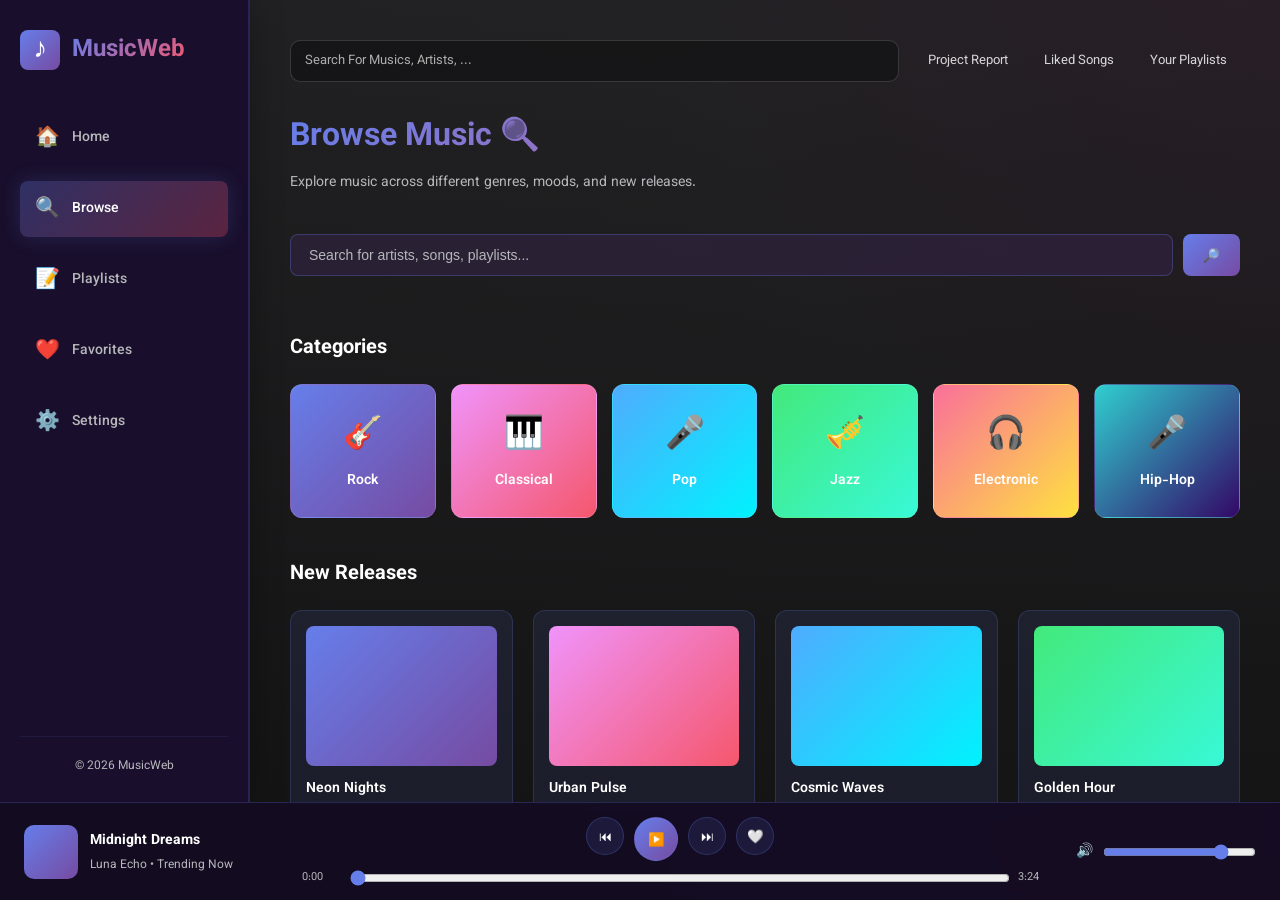
==== commit ceb3a015: "delete report" ====
--- a/browse.html
+++ b/browse.html
@@ -38,10 +38,6 @@
                 <a href="settings.html" class="nav-item" data-page="settings">
                     <span class="icon">⚙️</span>
                     <span class="label">Settings</span>
-                </a>
-                <a href="report.html" class="nav-item" data-page="report">
-                    <span class="icon">📄</span>
-                    <span class="label">Report</span>
                 </a>
             </nav>
 
--- a/styles.css
+++ b/styles.css
@@ -175,6 +175,11 @@
     margin-bottom: 30px;
     position: relative;
     overflow: hidden;
+    display: flex;
+    align-items: center;
+    justify-content: space-between;
+    gap: 20px;
+    min-height: 180px;
 }
 
 .hero-section::after {
@@ -185,6 +190,20 @@
     pointer-events: none;
 }
 
+.hero-content {
+    position: relative;
+    z-index: 1;
+}
+
+.hero-tag {
+    font-size: 12px;
+    font-weight: 600;
+    text-transform: uppercase;
+    letter-spacing: 1px;
+    color: #667eea;
+    margin-bottom: 10px !important;
+}
+
 .hero-section h2 {
     font-size: 36px;
     margin-bottom: 12px;
@@ -196,6 +215,119 @@
     color: var(--text-secondary);
     font-size: 14px;
     line-height: 1.6;
+}
+
+.hero-actions {
+    display: flex;
+    gap: 12px;
+    margin-top: 20px;
+    flex-wrap: wrap;
+}
+
+.btn-secondary {
+    padding: 12px 24px;
+    background: transparent;
+    border: 1px solid rgba(102, 126, 234, 0.5);
+    border-radius: 8px;
+    color: var(--text-primary);
+    cursor: pointer;
+    font-weight: 600;
+    transition: all 0.3s ease;
+}
+
+.btn-secondary:hover {
+    background: rgba(102, 126, 234, 0.15);
+    border-color: #667eea;
+}
+
+/* STATS ROW */
+.stats-row {
+    display: grid;
+    grid-template-columns: repeat(auto-fit, minmax(130px, 1fr));
+    gap: 16px;
+    margin-bottom: 40px;
+}
+
+.stat-card {
+    background: rgba(102, 126, 234, 0.08);
+    border: 1px solid rgba(102, 126, 234, 0.15);
+    border-radius: 12px;
+    padding: 20px 16px;
+    text-align: center;
+    transition: transform 0.3s ease;
+}
+
+.stat-card:hover {
+    transform: translateY(-4px);
+}
+
+.stat-card h3 {
+    font-size: 24px;
+    font-weight: 700;
+    background: linear-gradient(135deg, #667eea 0%, #f5576c 100%);
+    -webkit-background-clip: text;
+    -webkit-text-fill-color: transparent;
+    background-clip: text;
+    margin-bottom: 6px;
+}
+
+.stat-card p {
+    font-size: 12px;
+    color: var(--text-secondary);
+}
+
+/* ARTIST SECTION */
+.artist-section {
+    margin-top: 40px;
+}
+
+.artist-section h3 {
+    font-size: 20px;
+    margin-bottom: 20px;
+    color: var(--text-primary);
+}
+
+.artist-grid {
+    display: grid;
+    grid-template-columns: repeat(auto-fit, minmax(180px, 1fr));
+    gap: 20px;
+}
+
+.artist-card {
+    height: 200px;
+    border-radius: 14px;
+    background-size: cover;
+    background-position: center;
+    position: relative;
+    overflow: hidden;
+    cursor: pointer;
+    transition: transform 0.3s ease, box-shadow 0.3s ease;
+}
+
+.artist-card:hover {
+    transform: translateY(-6px);
+    box-shadow: 0 16px 40px rgba(0, 0, 0, 0.4);
+}
+
+.artist-overlay {
+    position: absolute;
+    bottom: 0;
+    left: 0;
+    right: 0;
+    padding: 16px;
+    background: linear-gradient(to top, rgba(0,0,0,0.8), transparent);
+}
+
+.artist-overlay h4 {
+    font-size: 15px;
+    font-weight: 700;
+    margin-bottom: 3px;
+    color: #fff;
+}
+
+.artist-overlay p {
+    font-size: 12px;
+    color: rgba(255,255,255,0.7);
 }
 
 .main-content::-webkit-scrollbar {
@@ -899,6 +1031,127 @@
 .danger-section {
     background: rgba(245, 87, 108, 0.05);
     border-color: rgba(245, 87, 108, 0.2);
+}
+
+/* SHORTCUTS GRID */
+.shortcuts-grid {
+    display: grid;
+    grid-template-columns: 1fr 1fr;
+    gap: 12px;
+}
+
+.shortcut-row {
+    display: flex;
+    align-items: center;
+    gap: 8px;
+    font-size: 13px;
+    color: var(--text-secondary);
+}
+
+kbd {
+    display: inline-block;
+    padding: 3px 8px;
+    background: rgba(102, 126, 234, 0.15);
+    border: 1px solid rgba(102, 126, 234, 0.35);
+    border-radius: 4px;
+    font-size: 11px;
+    font-family: monospace;
+    color: var(--text-primary);
+}
+
+/* REPORT PAGE */
+.report-stats-grid {
+    display: grid;
+    grid-template-columns: repeat(auto-fit, minmax(160px, 1fr));
+    gap: 20px;
+    margin-bottom: 40px;
+}
+
+.report-card {
+    background: rgba(61, 38, 85, 0.35);
+    border: 1px solid rgba(102, 126, 234, 0.15);
+    border-radius: 14px;
+    padding: 22px 20px;
+    text-align: center;
+    transition: transform 0.3s ease, box-shadow 0.3s ease;
+}
+
+.report-card:hover {
+    transform: translateY(-4px);
+    box-shadow: 0 12px 30px rgba(102, 126, 234, 0.2);
+}
+
+.report-card-icon {
+    font-size: 30px;
+    margin-bottom: 12px;
+}
+
+.report-card h3 {
+    font-size: 26px;
+    font-weight: 700;
+    background: linear-gradient(135deg, #667eea 0%, #f5576c 100%);
+    -webkit-background-clip: text;
+    -webkit-text-fill-color: transparent;
+    background-clip: text;
+    margin-bottom: 6px;
+}
+
+.report-card p {
+    font-size: 12px;
+    color: var(--text-secondary);
+}
+
+.report-section {
+    background: rgba(61, 38, 85, 0.3);
+    border: 1px solid rgba(102, 126, 234, 0.1);
+    border-radius: 12px;
+    padding: 25px;
+    margin-bottom: 25px;
+}
+
+.report-section h3 {
+    font-size: 17px;
+    font-weight: 700;
+    margin-bottom: 18px;
+    color: var(--text-primary);
+}
+
+.report-feature-list {
+    list-style: none;
+    display: flex;
+    flex-direction: column;
+    gap: 10px;
+}
+
+.report-feature-list li {
+    display: flex;
+    align-items: flex-start;
+    gap: 10px;
+    font-size: 13px;
+    color: var(--text-secondary);
+    line-height: 1.5;
+}
+
+.report-feature-list li::before {
+    content: '✅';
+    flex-shrink: 0;
+}
+
+.tech-badges {
+    display: flex;
+    flex-wrap: wrap;
+    gap: 10px;
+    margin-top: 6px;
+}
+
+.tech-badge {
+    padding: 6px 14px;
+    border-radius: 20px;
+    font-size: 12px;
+    font-weight: 600;
+    border: 1px solid rgba(102, 126, 234, 0.3);
+    background: rgba(102, 126, 234, 0.1);
+    color: var(--text-primary);
 }
 
 .player-bar {
